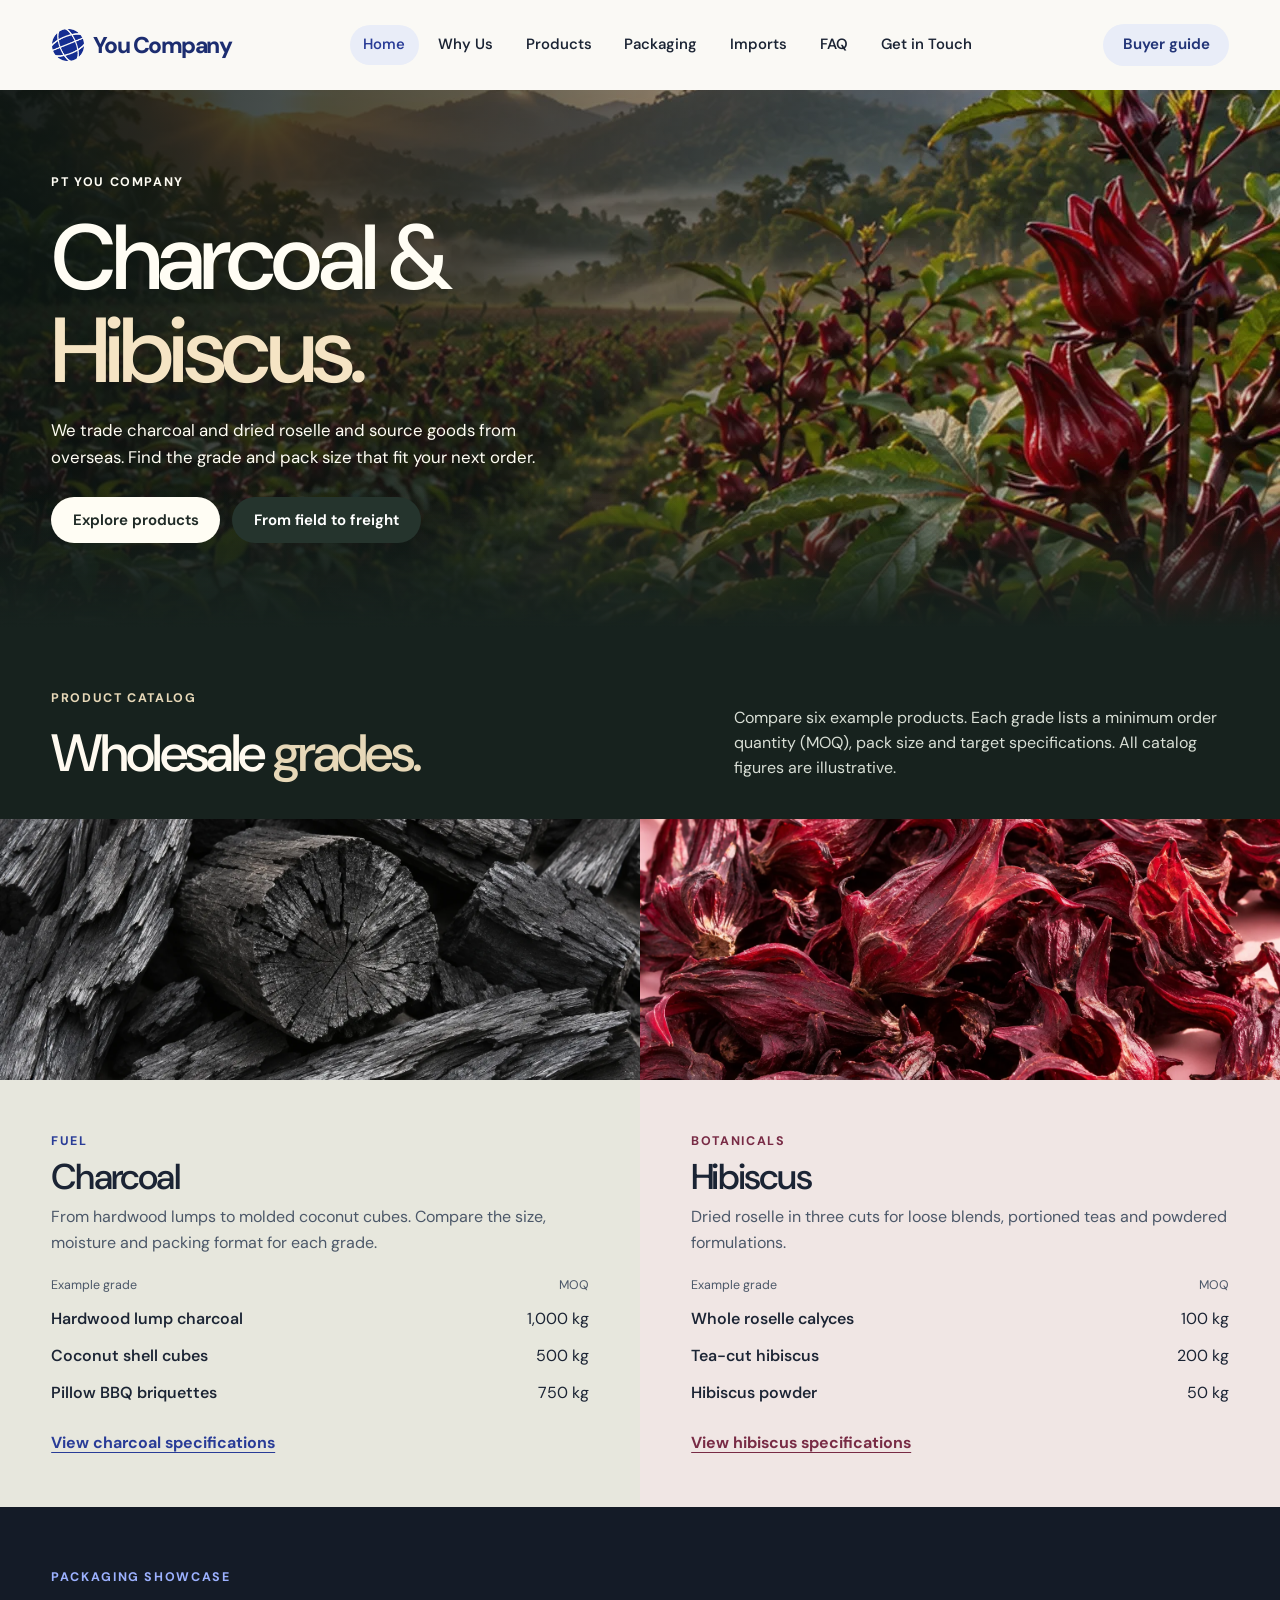
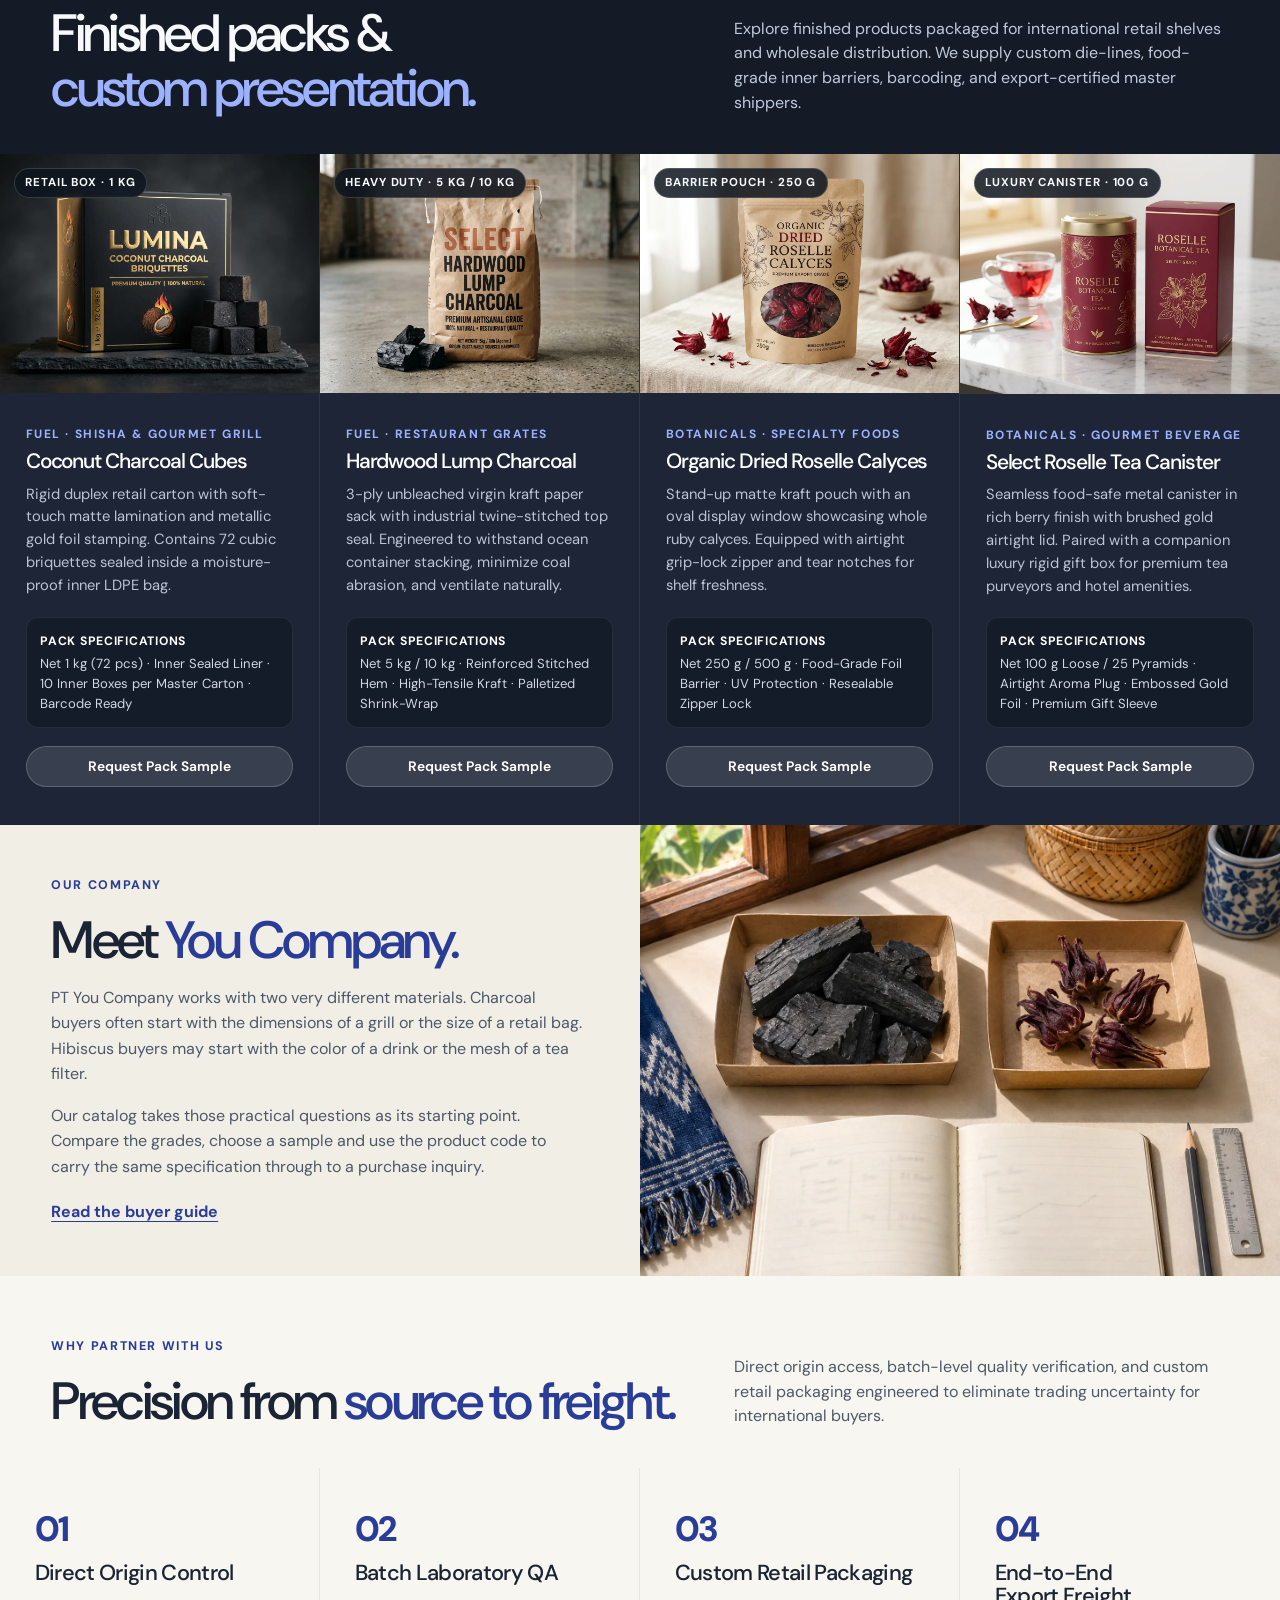
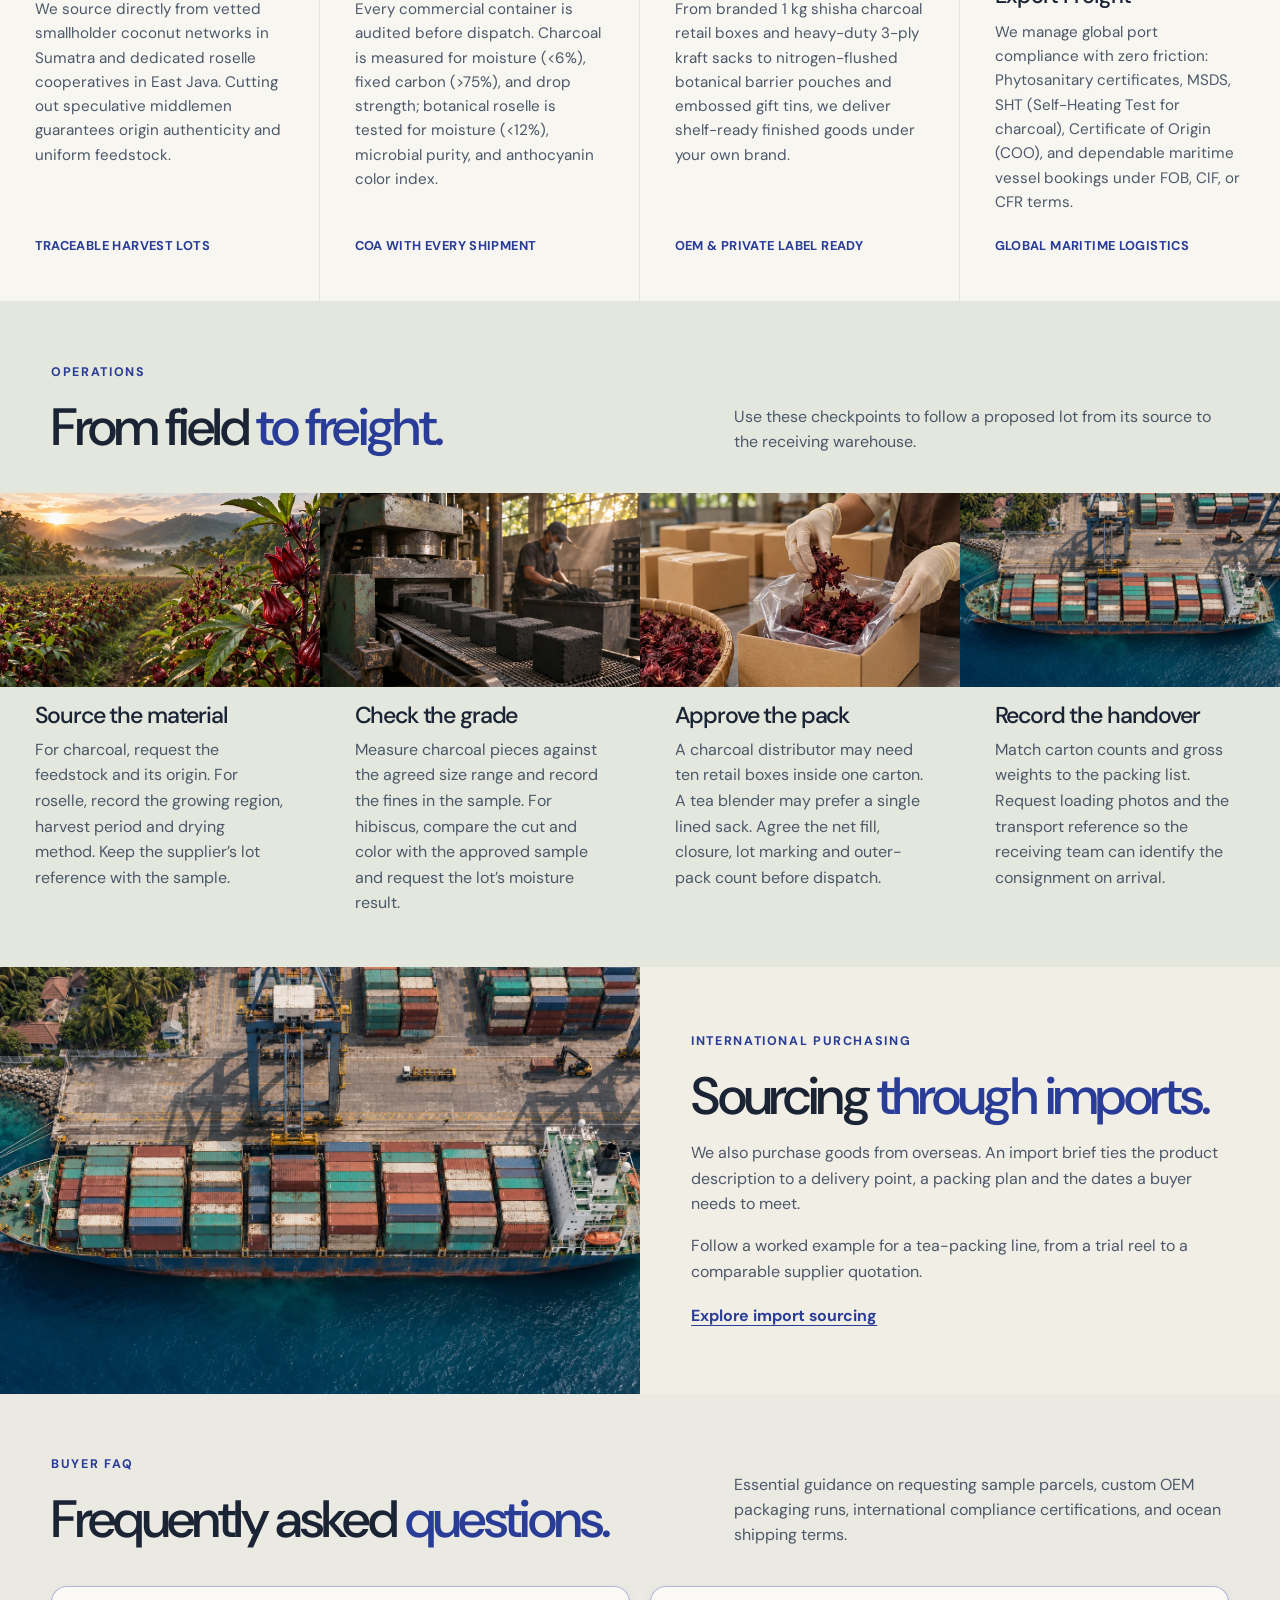
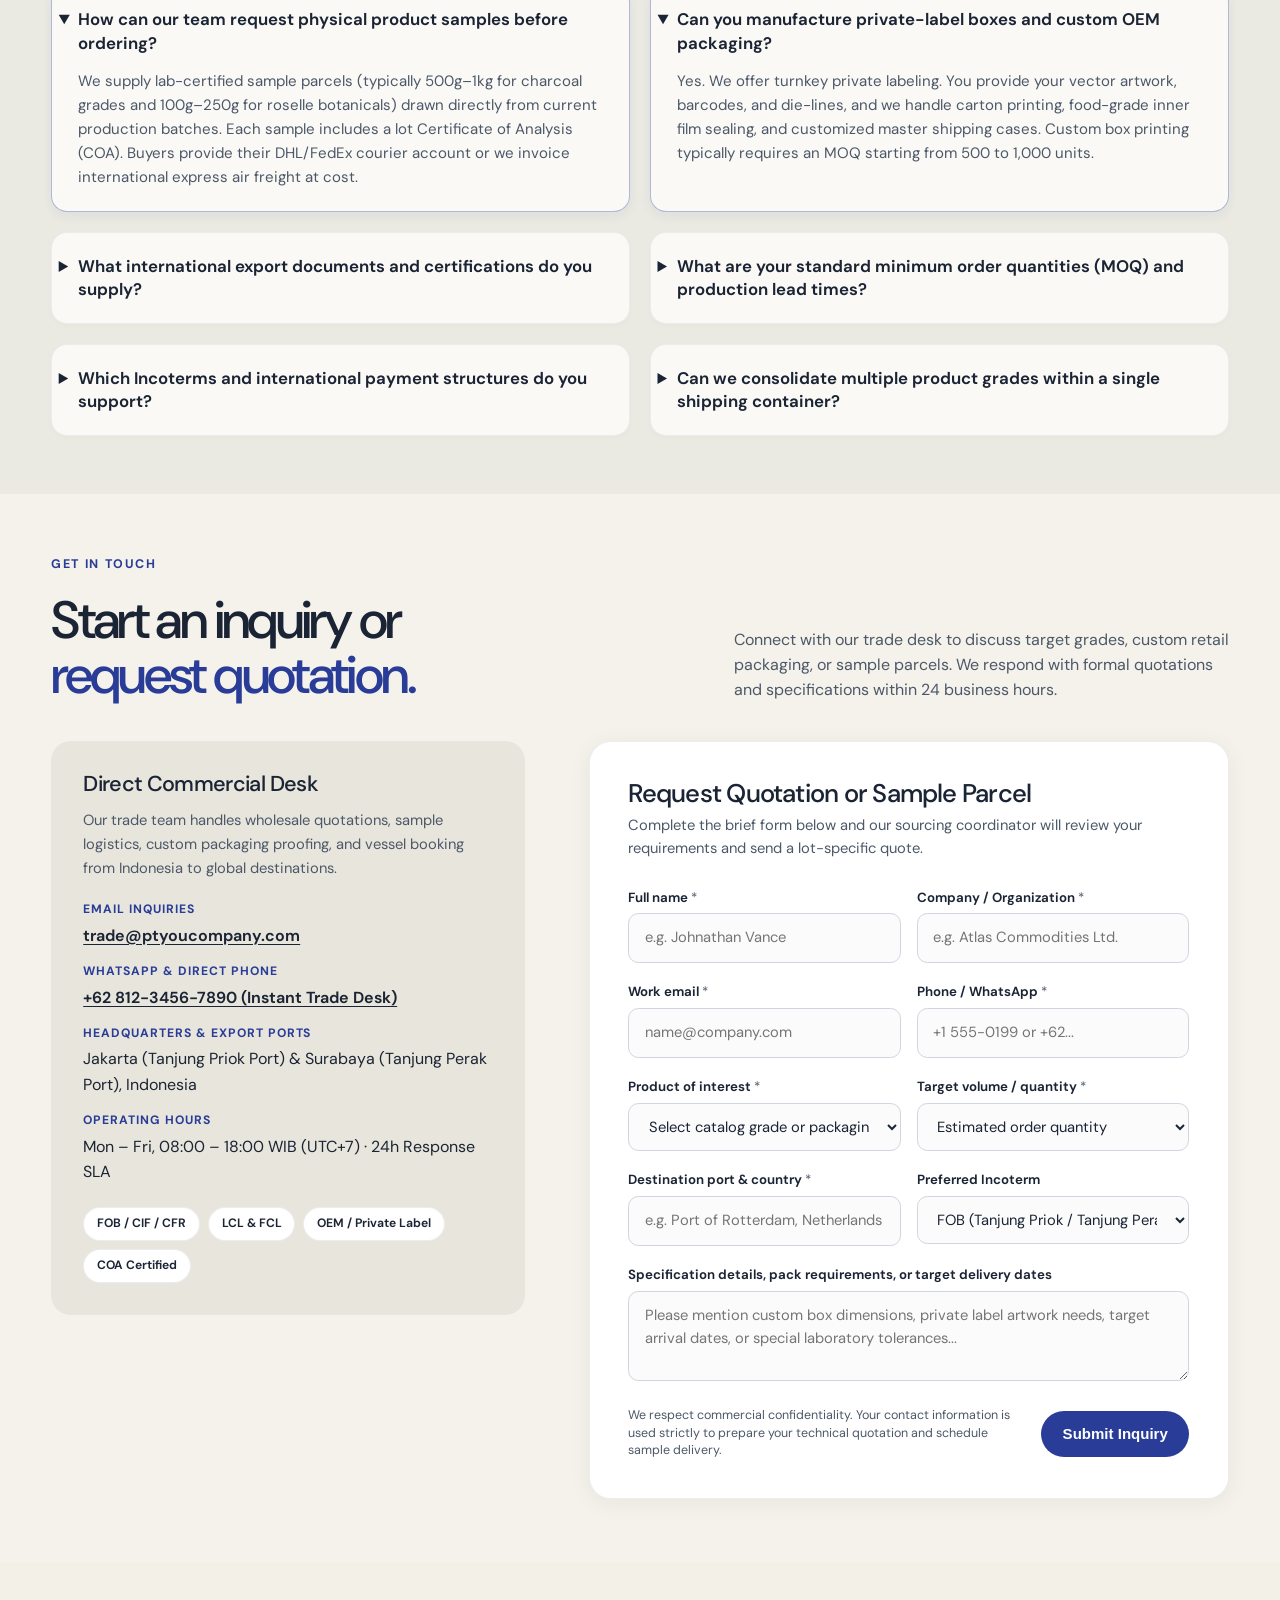
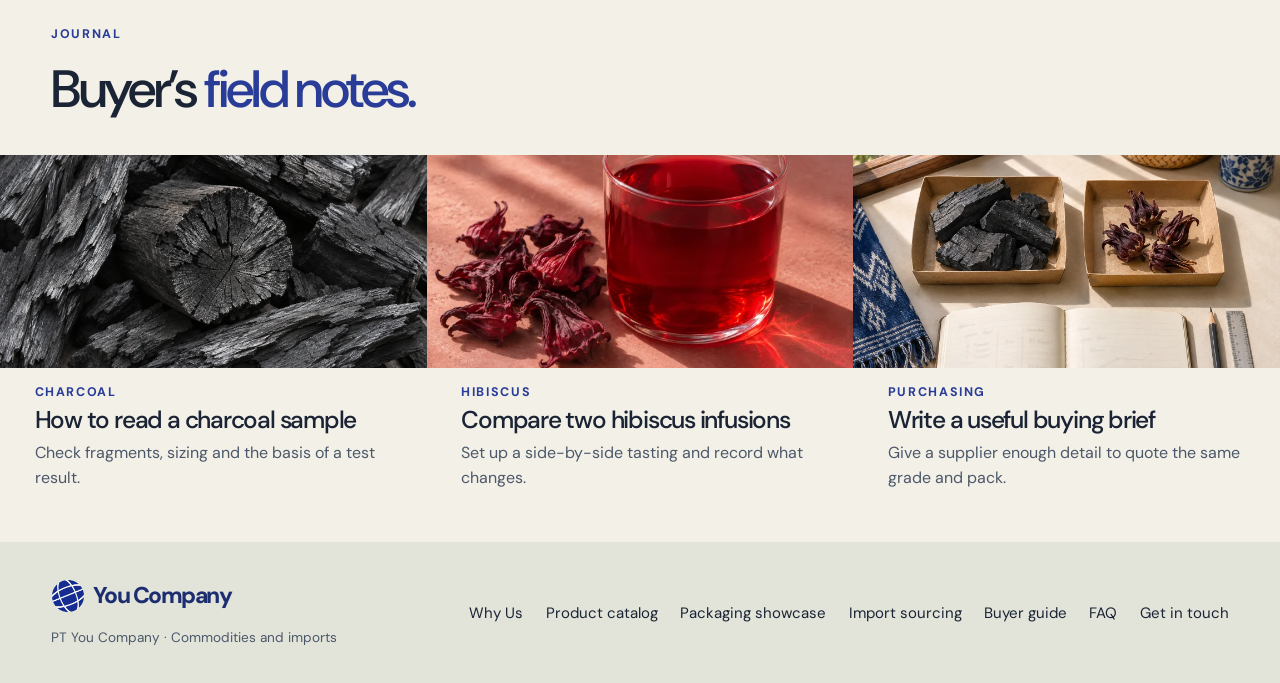
==== index.html @ 5f0b299f "initiate repo" ====
<!doctype html>
<html lang="en">
<head>
  <meta charset="utf-8">
  <meta name="viewport" content="width=device-width, initial-scale=1">
  <meta name="theme-color" content="#faf9f5">
  <meta name="description" content="Company profile, six illustrative wholesale charcoal and hibiscus grades, import sourcing and purchasing guidance.">
  <title>Charcoal, hibiscus and import sourcing | PT You Company</title>
  <link rel="icon" href="assets/ikon.png" type="image/png">
  <link rel="stylesheet" href="styles.css">
</head>
<body class="home">
  <a class="skip" href="#utama">Skip to content</a>
  <header class="site-header"><div class="wrap masthead">
    <a class="wordmark" href="index.html" aria-label="You Company home"><img src="assets/ikon.png" width="40" height="40" alt=""><span>You Company</span></a>
    <nav class="primary-nav" aria-label="Main navigation">
      <a href="index.html" aria-current="page">Home</a>
      <a href="#why-us">Why Us</a>
      <a href="#produk">Products</a>
      <a href="#kemasan">Packaging</a>
      <a href="impor.html">Imports</a>
      <a href="#faq">FAQ</a>
      <a href="#kontak">Get in Touch</a>
    </nav>
    <a class="button quiet guide-link" href="mitra.html">Buyer guide</a>
  </div></header>
  <main id="utama">
    <section class="film-hero" aria-labelledby="judul">
      <video class="field-film" autoplay muted loop playsinline preload="metadata" poster="assets/field-film-poster.webp" aria-label="Illustrated supply chain film showing a roselle field, charcoal production, packing and container shipping">
        <source src="assets/field-film.mp4?v=2" type="video/mp4" media="(prefers-reduced-motion: no-preference)">
      </video>
      <div class="wrap film-inner"><div class="hero-copy"><p class="label">PT You Company</p>
        <h1 id="judul">Charcoal &amp; <em>Hibiscus.</em></h1>
        <p class="intro">We trade charcoal and dried roselle and source goods from overseas. Find the grade and pack size that fit your next order.</p>
        <div class="actions"><a class="button" href="#produk">Explore products</a><a class="button quiet" href="#operations">From field to freight</a></div>
      </div></div>
    </section>
    <section class="section" id="produk" aria-labelledby="catalog-title">
      <header class="section-heading"><div><p class="label">Product catalog</p><h2 id="catalog-title">Wholesale <em>grades.</em></h2></div>
      <p>Compare six example products. Each grade lists a minimum order quantity (MOQ), pack size and target specifications. All catalog figures are illustrative.</p></header>
      <div class="families"><article class="family charcoal">
      <a class="family-photo" href="charcoal.html" aria-label="View the charcoal catalog"><img src="assets/charcoal.webp" width="1536" height="1024" loading="lazy" alt="Close view of the grain and fractured edges of lump wood charcoal."></a>
      <div class="family-copy"><p class="label">Fuel</p><h3><a href="charcoal.html">Charcoal</a></h3><p>From hardwood lumps to molded coconut cubes. Compare the size, moisture and packing format for each grade.</p>
        <p class="list-key">Example grade <span>MOQ</span></p><ul class="grade-list"><li><a href="charcoal.html#ch01">Hardwood lump charcoal</a><span>1,000 kg</span></li>
    <li><a href="charcoal.html#ch02">Coconut shell cubes</a><span>500 kg</span></li>
    <li><a href="charcoal.html#ch03">Pillow BBQ briquettes</a><span>750 kg</span></li></ul>
        <a class="inline-link" href="charcoal.html">View charcoal specifications</a>
      </div>
    </article><article class="family hibiscus">
      <a class="family-photo" href="hibiscus.html" aria-label="View the hibiscus catalog"><img src="assets/hibiscus.webp" width="1536" height="1024" loading="lazy" alt="Deep red dried roselle calyces with curled tips and visible veins."></a>
      <div class="family-copy"><p class="label">Botanicals</p><h3><a href="hibiscus.html">Hibiscus</a></h3><p>Dried roselle in three cuts for loose blends, portioned teas and powdered formulations.</p>
        <p class="list-key">Example grade <span>MOQ</span></p><ul class="grade-list"><li><a href="hibiscus.html#hb01">Whole roselle calyces</a><span>100 kg</span></li>
    <li><a href="hibiscus.html#hb02">Tea-cut hibiscus</a><span>200 kg</span></li>
    <li><a href="hibiscus.html#hb03">Hibiscus powder</a><span>50 kg</span></li></ul>
        <a class="inline-link" href="hibiscus.html">View hibiscus specifications</a>
      </div>
    </article></div>
    </section>
    <section class="section" id="kemasan" aria-labelledby="packaging-title">
      <header class="section-heading">
        <div>
          <p class="label">Packaging showcase</p>
          <h2 id="packaging-title">Finished packs &amp; <em>custom presentation.</em></h2>
        </div>
        <p>Explore finished products packaged for international retail shelves and wholesale distribution. We supply custom die-lines, food-grade inner barriers, barcoding, and export-certified master shippers.</p>
      </header>
      <div class="packaging-grid">
        <article class="pack-card">
          <div class="pack-photo">
            <span class="pack-badge">Retail Box · 1 kg</span>
            <img src="assets/pack-coconut-cubes.webp" width="1200" height="896" loading="lazy" alt="Premium 1kg matte black and gold retail box for coconut charcoal cubes with stacked cubes on a slate pedestal">
          </div>
          <div class="pack-copy">
            <p class="label">Fuel · Shisha &amp; Gourmet Grill</p>
            <h3>Coconut Charcoal Cubes</h3>
            <p>Rigid duplex retail carton with soft-touch matte lamination and metallic gold foil stamping. Contains 72 cubic briquettes sealed inside a moisture-proof inner LDPE bag.</p>
            <div class="pack-specs">
              <strong>Pack Specifications</strong>
              Net 1 kg (72 pcs) · Inner Sealed Liner · 10 Inner Boxes per Master Carton · Barcode Ready
            </div>
            <div class="pack-action">
              <a class="button" href="#kontak" onclick="document.getElementById('inquiry-product').value='CH02 - Coconut Charcoal Cubes (1kg Retail)'">Request Pack Sample</a>
            </div>
          </div>
        </article>
        <article class="pack-card">
          <div class="pack-photo">
            <span class="pack-badge">Heavy Duty · 5 kg / 10 kg</span>
            <img src="assets/pack-hardwood-charcoal.webp" width="1200" height="896" loading="lazy" alt="Heavy-duty 5kg natural kraft paper sack with stitched twine seal for restaurant-grade hardwood lump charcoal">
          </div>
          <div class="pack-copy">
            <p class="label">Fuel · Restaurant Grates</p>
            <h3>Hardwood Lump Charcoal</h3>
            <p>3-ply unbleached virgin kraft paper sack with industrial twine-stitched top seal. Engineered to withstand ocean container stacking, minimize coal abrasion, and ventilate naturally.</p>
            <div class="pack-specs">
              <strong>Pack Specifications</strong>
              Net 5 kg / 10 kg · Reinforced Stitched Hem · High-Tensile Kraft · Palletized Shrink-Wrap
            </div>
            <div class="pack-action">
              <a class="button" href="#kontak" onclick="document.getElementById('inquiry-product').value='CH01 - Hardwood Lump Charcoal'">Request Pack Sample</a>
            </div>
          </div>
        </article>
        <article class="pack-card">
          <div class="pack-photo">
            <span class="pack-badge">Barrier Pouch · 250 g</span>
            <img src="assets/pack-hibiscus-pouch.webp" width="1200" height="896" loading="lazy" alt="Matte kraft stand-up zipper pouch with clear display window showing ruby-red dried roselle calyces">
          </div>
          <div class="pack-copy">
            <p class="label">Botanicals · Specialty Foods</p>
            <h3>Organic Dried Roselle Calyces</h3>
            <p>Stand-up matte kraft pouch with an oval display window showcasing whole ruby calyces. Equipped with airtight grip-lock zipper and tear notches for shelf freshness.</p>
            <div class="pack-specs">
              <strong>Pack Specifications</strong>
              Net 250 g / 500 g · Food-Grade Foil Barrier · UV Protection · Resealable Zipper Lock
            </div>
            <div class="pack-action">
              <a class="button" href="#kontak" onclick="document.getElementById('inquiry-product').value='HB01 - Whole Roselle Calyces'">Request Pack Sample</a>
            </div>
          </div>
        </article>
        <article class="pack-card">
          <div class="pack-photo">
            <span class="pack-badge">Luxury Canister · 100 g</span>
            <img src="assets/pack-hibiscus-tin.webp" width="1200" height="896" loading="lazy" alt="Luxury deep-berry red cylindrical tea canister with brushed gold lid and embossed gold botanical emblem beside a matching gift box">
          </div>
          <div class="pack-copy">
            <p class="label">Botanicals · Gourmet Beverage</p>
            <h3>Select Roselle Tea Canister</h3>
            <p>Seamless food-safe metal canister in rich berry finish with brushed gold airtight lid. Paired with a companion luxury rigid gift box for premium tea purveyors and hotel amenities.</p>
            <div class="pack-specs">
              <strong>Pack Specifications</strong>
              Net 100 g Loose / 25 Pyramids · Airtight Aroma Plug · Embossed Gold Foil · Premium Gift Sleeve
            </div>
            <div class="pack-action">
              <a class="button" href="#kontak" onclick="document.getElementById('inquiry-product').value='HB02 - Tea-Cut Hibiscus'">Request Pack Sample</a>
            </div>
          </div>
        </article>
      </div>
    </section>
    <section class="section" id="perusahaan" aria-labelledby="company-title">
      <div class="feature company"><div class="feature-copy"><p class="label">Our company</p><h2 id="company-title">Meet <em>You Company.</em></h2>
        <p>PT You Company works with two very different materials. Charcoal buyers often start with the dimensions of a grill or the size of a retail bag. Hibiscus buyers may start with the color of a drink or the mesh of a tea filter.</p>
        <p>Our catalog takes those practical questions as its starting point. Compare the grades, choose a sample and use the product code to carry the same specification through to a purchase inquiry.</p><a class="inline-link" href="mitra.html">Read the buyer guide</a>
      </div><img src="assets/sampel.webp" width="1536" height="1024" loading="lazy" alt="Trays of charcoal and hibiscus beside a ruler and a sample notebook."></div>
    </section>
    <section class="section" id="why-us" aria-labelledby="why-title">
      <header class="section-heading">
        <div>
          <p class="label">Why partner with us</p>
          <h2 id="why-title">Precision from <em>source to freight.</em></h2>
        </div>
        <p>Direct origin access, batch-level quality verification, and custom retail packaging engineered to eliminate trading uncertainty for international buyers.</p>
      </header>
      <div class="why-grid">
        <article class="why-card">
          <div class="why-num">01</div>
          <h3>Direct Origin Control</h3>
          <p>We source directly from vetted smallholder coconut networks in Sumatra and dedicated roselle cooperatives in East Java. Cutting out speculative middlemen guarantees origin authenticity and uniform feedstock.</p>
          <div class="why-spec-pill">Traceable harvest lots</div>
        </article>
        <article class="why-card">
          <div class="why-num">02</div>
          <h3>Batch Laboratory QA</h3>
          <p>Every commercial container is audited before dispatch. Charcoal is measured for moisture (&lt;6%), fixed carbon (&gt;75%), and drop strength; botanical roselle is tested for moisture (&lt;12%), microbial purity, and anthocyanin color index.</p>
          <div class="why-spec-pill">COA with every shipment</div>
        </article>
        <article class="why-card">
          <div class="why-num">03</div>
          <h3>Custom Retail Packaging</h3>
          <p>From branded 1 kg shisha charcoal retail boxes and heavy-duty 3-ply kraft sacks to nitrogen-flushed botanical barrier pouches and embossed gift tins, we deliver shelf-ready finished goods under your own brand.</p>
          <div class="why-spec-pill">OEM &amp; private label ready</div>
        </article>
        <article class="why-card">
          <div class="why-num">04</div>
          <h3>End-to-End Export Freight</h3>
          <p>We manage global port compliance with zero friction: Phytosanitary certificates, MSDS, SHT (Self-Heating Test for charcoal), Certificate of Origin (COO), and dependable maritime vessel bookings under FOB, CIF, or CFR terms.</p>
          <div class="why-spec-pill">Global maritime logistics</div>
        </article>
      </div>
    </section>
    <section class="section" id="operations" aria-labelledby="operations-title">
      <header class="section-heading"><div><p class="label">Operations</p><h2 id="operations-title">From field <em>to freight.</em></h2></div>
        <p>Use these checkpoints to follow a proposed lot from its source to the receiving warehouse.</p></header>
      <div class="operation-grid">
        <article><img src="assets/field-film-poster.webp" width="1280" height="720" alt="Illustration of roselle growing in a cultivated field." loading="lazy"><h3>Source the material</h3><p>For charcoal, request the feedstock and its origin. For roselle, record the growing region, harvest period and drying method. Keep the supplier’s lot reference with the sample.</p></article>
        <article><img src="assets/production.webp" width="1280" height="720" alt="Illustrated charcoal briquettes leaving a production line." loading="lazy"><h3>Check the grade</h3><p>Measure charcoal pieces against the agreed size range and record the fines in the sample. For hibiscus, compare the cut and color with the approved sample and request the lot’s moisture result.</p></article>
        <article><img src="assets/packing.webp" width="1280" height="720" alt="Illustration of dried roselle being packed in a lined carton." loading="lazy"><h3>Approve the pack</h3><p>A charcoal distributor may need ten retail boxes inside one carton. A tea blender may prefer a single lined sack. Agree the net fill, closure, lot marking and outer-pack count before dispatch.</p></article>
        <article><img src="assets/pelabuhan.webp" width="1672" height="941" alt="A container ship at a cargo terminal." loading="lazy"><h3>Record the handover</h3><p>Match carton counts and gross weights to the packing list. Request loading photos and the transport reference so the receiving team can identify the consignment on arrival.</p></article>
      </div>
    </section>
    <section class="section" aria-labelledby="import-title">
      <div class="feature import-feature"><img src="assets/pelabuhan.webp" width="1672" height="941" loading="lazy" alt="Container ship alongside a terminal, seen from above."><div class="feature-copy"><p class="label">International purchasing</p><h2 id="import-title">Sourcing <em>through imports.</em></h2>
        <p>We also purchase goods from overseas. An import brief ties the product description to a delivery point, a packing plan and the dates a buyer needs to meet.</p><p>Follow a worked example for a tea-packing line, from a trial reel to a comparable supplier quotation.</p><a class="inline-link" href="impor.html">Explore import sourcing</a></div></div>
    </section>
    <section class="section" id="faq" aria-labelledby="faq-title">
      <header class="section-heading">
        <div>
          <p class="label">Buyer FAQ</p>
          <h2 id="faq-title">Frequently asked <em>questions.</em></h2>
        </div>
        <p>Essential guidance on requesting sample parcels, custom OEM packaging runs, international compliance certifications, and ocean shipping terms.</p>
      </header>
      <div class="faq-grid">
        <details class="faq-item" open>
          <summary>How can our team request physical product samples before ordering?</summary>
          <p>We supply lab-certified sample parcels (typically 500g–1kg for charcoal grades and 100g–250g for roselle botanicals) drawn directly from current production batches. Each sample includes a lot Certificate of Analysis (COA). Buyers provide their DHL/FedEx courier account or we invoice international express air freight at cost.</p>
        </details>
        <details class="faq-item" open>
          <summary>Can you manufacture private-label boxes and custom OEM packaging?</summary>
          <p>Yes. We offer turnkey private labeling. You provide your vector artwork, barcodes, and die-lines, and we handle carton printing, food-grade inner film sealing, and customized master shipping cases. Custom box printing typically requires an MOQ starting from 500 to 1,000 units.</p>
        </details>
        <details class="faq-item">
          <summary>What international export documents and certifications do you supply?</summary>
          <p>Every export shipment includes a Certificate of Analysis (COA), Commercial Invoice, Detailed Packing List, and Bill of Lading (B/L). For charcoal, we issue material safety data sheets (MSDS) and self-heating test reports (SHT). For hibiscus, we supply official Phytosanitary Certificates and Certificate of Origin (COO Form D / Form E / Form AK / Form A).</p>
        </details>
        <details class="faq-item">
          <summary>What are your standard minimum order quantities (MOQ) and production lead times?</summary>
          <p>Trial commercial orders begin at 500 kg to 1,000 kg for palletized LCL shipments, while full container load (FCL) orders range between 18–26 metric tons depending on the product bulk density. Standard preparation and packing time is 14 to 21 business days upon contract confirmation and deposit.</p>
        </details>
        <details class="faq-item">
          <summary>Which Incoterms and international payment structures do you support?</summary>
          <p>We routinely export under Incoterms 2020: FOB (Tanjung Priok, Jakarta or Tanjung Perak, Surabaya), CIF, CFR, or EXW. Standard payment terms are Telegraphic Transfer (T/T with 30–50% advance deposit and balance against Bill of Lading copy) or Confirmed Irrevocable Letter of Credit (L/C at sight) for container volumes.</p>
        </details>
        <details class="faq-item">
          <summary>Can we consolidate multiple product grades within a single shipping container?</summary>
          <p>Yes. Multi-grade consolidation is supported (e.g. combining coconut shell cubes with hardwood lump, or combining whole roselle calyces with tea-cut cuts). We arrange dedicated pallet zoning and container weight distribution plans to ensure transit stability and seamless customs clearance.</p>
        </details>
      </div>
    </section>
    <section class="section" id="kontak" aria-labelledby="contact-title">
      <header class="section-heading">
        <div>
          <p class="label">Get in touch</p>
          <h2 id="contact-title">Start an inquiry or <em>request quotation.</em></h2>
        </div>
        <p>Connect with our trade desk to discuss target grades, custom retail packaging, or sample parcels. We respond with formal quotations and specifications within 24 business hours.</p>
      </header>
      <div class="contact-wrap">
        <aside class="contact-sidebar">
          <div class="contact-info-block">
            <h3>Direct Commercial Desk</h3>
            <p>Our trade team handles wholesale quotations, sample logistics, custom packaging proofing, and vessel booking from Indonesia to global destinations.</p>
            <ul class="contact-links">
              <li>
                <span class="contact-label">Email Inquiries</span>
                <a href="mailto:trade@ptyoucompany.com">trade@ptyoucompany.com</a>
              </li>
              <li>
                <span class="contact-label">WhatsApp &amp; Direct Phone</span>
                <a href="https://wa.me/6281234567890" target="_blank" rel="noopener">+62 812-3456-7890 (Instant Trade Desk)</a>
              </li>
              <li>
                <span class="contact-label">Headquarters &amp; Export Ports</span>
                <span>Jakarta (Tanjung Priok Port) &amp; Surabaya (Tanjung Perak Port), Indonesia</span>
              </li>
              <li>
                <span class="contact-label">Operating Hours</span>
                <span>Mon – Fri, 08:00 – 18:00 WIB (UTC+7) · 24h Response SLA</span>
              </li>
            </ul>
            <div class="contact-badge-list">
              <span>FOB / CIF / CFR</span>
              <span>LCL &amp; FCL</span>
              <span>OEM / Private Label</span>
              <span>COA Certified</span>
            </div>
          </div>
        </aside>
        <div class="contact-form-panel">
          <h3>Request Quotation or Sample Parcel</h3>
          <p>Complete the brief form below and our sourcing coordinator will review your requirements and send a lot-specific quote.</p>
          <form class="inquiry-form" id="trade-inquiry-form" onsubmit="event.preventDefault(); document.getElementById('form-feedback').style.display='block';">
            <div class="form-row">
              <div class="form-group">
                <label for="buyer-name">Full name <span>*</span></label>
                <input class="form-control" type="text" id="buyer-name" required placeholder="e.g. Johnathan Vance">
              </div>
              <div class="form-group">
                <label for="buyer-company">Company / Organization <span>*</span></label>
                <input class="form-control" type="text" id="buyer-company" required placeholder="e.g. Atlas Commodities Ltd.">
              </div>
            </div>
            <div class="form-row">
              <div class="form-group">
                <label for="buyer-email">Work email <span>*</span></label>
                <input class="form-control" type="email" id="buyer-email" required placeholder="name@company.com">
              </div>
              <div class="form-group">
                <label for="buyer-phone">Phone / WhatsApp <span>*</span></label>
                <input class="form-control" type="tel" id="buyer-phone" required placeholder="+1 555-0199 or +62...">
              </div>
            </div>
            <div class="form-row">
              <div class="form-group">
                <label for="inquiry-product">Product of interest <span>*</span></label>
                <select class="form-control" id="inquiry-product" required>
                  <option value="" disabled selected>Select catalog grade or packaging format</option>
                  <option value="CH01 - Hardwood Lump Charcoal">CH01 · Hardwood Lump Charcoal (Bulk / Sacks)</option>
                  <option value="CH02 - Coconut Charcoal Cubes (1kg Retail)">CH02 · Coconut Charcoal Cubes (1kg Retail Box)</option>
                  <option value="CH03 - Pillow BBQ Briquettes">CH03 · Pillow BBQ Briquettes</option>
                  <option value="HB01 - Whole Roselle Calyces">HB01 · Whole Roselle Calyces (Stand-up Pouch)</option>
                  <option value="HB02 - Tea-Cut Hibiscus">HB02 · Tea-Cut Hibiscus (Sacks / Canister)</option>
                  <option value="HB03 - Hibiscus Powder">HB03 · Hibiscus Botanical Powder</option>
                  <option value="Custom OEM Packaging">Custom OEM / Private Label Packaging</option>
                  <option value="Import Sourcing Inquiry">Import Sourcing &amp; Procurement</option>
                </select>
              </div>
              <div class="form-group">
                <label for="target-volume">Target volume / quantity <span>*</span></label>
                <select class="form-control" id="target-volume" required>
                  <option value="" disabled selected>Estimated order quantity</option>
                  <option value="Sample Parcel (Evaluation)">Sample Parcel (1–2 kg Evaluation)</option>
                  <option value="Trial Order (500kg - 2 Tons)">Trial Order (500 kg – 2 MT)</option>
                  <option value="1x 20ft FCL (18-20 MT)">1x 20ft FCL Container (18–20 MT)</option>
                  <option value="1x 40ft HC FCL (25-27 MT)">1x 40ft HC FCL Container (25–27 MT)</option>
                  <option value="Recurring Monthly Supply">Recurring Monthly Supply Contract</option>
                </select>
              </div>
            </div>
            <div class="form-row">
              <div class="form-group">
                <label for="destination-port">Destination port &amp; country <span>*</span></label>
                <input class="form-control" type="text" id="destination-port" required placeholder="e.g. Port of Rotterdam, Netherlands">
              </div>
              <div class="form-group">
                <label for="target-incoterm">Preferred Incoterm</label>
                <select class="form-control" id="target-incoterm">
                  <option value="FOB - Free on Board">FOB (Tanjung Priok / Tanjung Perak)</option>
                  <option value="CIF - Cost, Insurance, Freight">CIF (Delivered to Destination Port)</option>
                  <option value="CFR - Cost and Freight">CFR</option>
                  <option value="EXW - Ex Works">EXW (Origin Warehouse)</option>
                </select>
              </div>
            </div>
            <div class="form-group">
              <label for="order-notes">Specification details, pack requirements, or target delivery dates</label>
              <textarea class="form-control" id="order-notes" placeholder="Please mention custom box dimensions, private label artwork needs, target arrival dates, or special laboratory tolerances..."></textarea>
            </div>
            <div class="form-footer">
              <p class="form-disclaimer">We respect commercial confidentiality. Your contact information is used strictly to prepare your technical quotation and schedule sample delivery.</p>
              <button class="button form-submit-btn" type="submit">Submit Inquiry</button>
            </div>
            <div class="form-success-banner" id="form-feedback">
              ✓ Inquiry submitted successfully. Our trade coordinator has received your brief and will respond within 24 business hours with specifications and a formal quotation.
            </div>
          </form>
        </div>
      </div>
    </section>
    <section class="section" id="jurnal" aria-labelledby="journal-title">
      <header class="section-heading"><div><p class="label">Journal</p><h2 id="journal-title">Buyer’s <em>field notes.</em></h2></div></header>
      <div class="journal-grid"><article><a class="journal-card" href="charcoal.html#sampel"><img src="assets/charcoal.webp" width="1536" height="1024" loading="lazy" alt=""><p class="label">Charcoal</p><h3>How to read a charcoal sample</h3><p>Check fragments, sizing and the basis of a test result.</p></a></article><article><a class="journal-card" href="hibiscus.html#seduhan"><img src="assets/seduhan.webp" width="700" height="467" loading="lazy" alt=""><p class="label">Hibiscus</p><h3>Compare two hibiscus infusions</h3><p>Set up a side-by-side tasting and record what changes.</p></a></article><article><a class="journal-card" href="mitra.html#permintaan"><img src="assets/sampel.webp" width="1536" height="1024" loading="lazy" alt=""><p class="label">Purchasing</p><h3>Write a useful buying brief</h3><p>Give a supplier enough detail to quote the same grade and pack.</p></a></article></div>
    </section>
  </main>
  <footer><div class="wrap footer-inner">
    <div><a class="wordmark" href="index.html" aria-label="You Company home"><img src="assets/ikon.png" width="40" height="40" alt=""><span>You Company</span></a><p>PT You Company · Commodities and imports</p></div>
    <nav aria-label="Footer navigation">
      <a href="index.html#why-us">Why Us</a>
      <a href="index.html#produk">Product catalog</a>
      <a href="index.html#kemasan">Packaging showcase</a>
      <a href="impor.html">Import sourcing</a>
      <a href="mitra.html">Buyer guide</a>
      <a href="index.html#faq">FAQ</a>
      <a href="index.html#kontak">Get in touch</a>
    </nav>
  </div></footer>
</body>
</html>
---- styles.css ----
@font-face {
  font-family: "DM Sans";
  src: url("assets/dm-sans.ttf") format("truetype");
  font-weight: 100 1000;
  font-style: normal;
  font-display: swap;
}
:root {
  --paper: #faf9f5;
  --ink: #1b2434;
  --muted: #4c5869;
  --blue: #293c97;
  --mist: #e9edf8;
  --card: #f1f1ec;
  --berry: #782b45;
  --rose: #f6eaf0;
  --font-base: "DM Sans", -apple-system, BlinkMacSystemFont, "Segoe UI", Roboto, sans-serif;
  font: 100%/1.6 var(--font-base);
  color: var(--ink);
  background: var(--paper);
  scroll-behavior: smooth;
}
*, *::before, *::after { box-sizing: border-box; }
body, h1, h2, h3, h4, figure, p, ul, dl, dd, blockquote { margin: 0; }
em, i, cite { font-style: normal; font-family: inherit; }
img { display: block; width: 100%; height: auto; }
a { color: inherit; text-decoration: none; }
a:focus-visible, summary:focus-visible { outline: 3px solid #b74819; outline-offset: 4px; }
::selection { background: #d9dff6; color: #152667; }
.wrap { width: min(90%, 80rem); margin-inline: auto; }
[id] { scroll-margin-top: 1.5rem; }
.skip { position: absolute; top: -8rem; left: 1rem; z-index: 2; padding: .6rem 1rem; border-radius: .5rem; background: white; }
.skip:focus { top: .5rem; }
.masthead, .footer-inner, .primary-nav, footer nav, .actions, .end-action { display: flex; align-items: center; }
.masthead { justify-content: space-between; min-height: 5.6rem; gap: 1.3rem; }
.wordmark { display: inline-flex; align-items: center; gap: .5rem; color: #1c2d70; font-size: 1.43rem; font-weight: 790; letter-spacing: -.065em; white-space: nowrap; }
.wordmark img { width: 2.1rem; height: 2.1rem; }
.primary-nav { flex-wrap: wrap; gap: .35rem; }
.primary-nav a { padding: .5rem .85rem; font-size: .93rem; font-weight: 560; border-radius: 1.4rem; }
.primary-nav a[aria-current], .primary-nav a.current-section { color: var(--blue); background: var(--mist); }
.primary-nav a:hover, footer nav a:hover { color: var(--blue); text-decoration: underline; text-underline-offset: .2em; }
.button { display: inline-flex; align-items: center; justify-content: center; background: var(--blue); color: white; border-radius: 2rem; padding: .76rem 1.35rem; min-height: 46px; text-align: center; font-weight: 650; font-size: .94rem; line-height: 1.4; }
.button:hover { background: #1a286e; }
.button.quiet { background: var(--mist); color: #233578; }
.button.quiet:hover { background: #d9dff2; }
.button.guide-link { min-height: 42px; padding: .65rem 1.2rem; }
.label { color: var(--blue); font-size: .78rem; font-weight: 720; letter-spacing: .13em; text-transform: uppercase; line-height: 1.5; }
h1, h2, h3, h4 { text-wrap: balance; }
h1, h2, h3 { line-height: 1.05; font-weight: 530; letter-spacing: -.05em; }
h1 { font-size: clamp(4.2rem, 7.2vw, 7rem); }
h2 { font-size: clamp(2.5rem, 4.1vw, 4.1rem); }
h3 { font-size: clamp(1.6rem, 2.35vw, 2.3rem); }
h1 em, h2 em { font-family: inherit; font-style: normal; font-weight: inherit; color: var(--blue); }
.hero { display: grid; grid-template-columns: .9fr 1.1fr; align-items: center; gap: clamp(2.2rem, 5vw, 5.5rem); }
.hero-copy .label, .feature .label, .section-heading .label { margin-bottom: 1.15rem; }
.intro { color: var(--muted); max-width: 44ch; font-size: clamp(1.05rem, 1.25vw, 1.22rem); line-height: 1.6; margin-top: 1.35rem; }
.actions, .end-action { gap: .75rem; flex-wrap: wrap; margin-top: 1.65rem; }
.cover { position: relative; min-width: 0; }
.cover img { aspect-ratio: 1.43; object-fit: cover; border-radius: 1.5rem; }
.cover figcaption { position: absolute; bottom: .95rem; left: 1rem; border-radius: 2rem; padding: .25rem .72rem; background: var(--paper); color: #293348; font-size: .78rem; }
.section { padding-block: clamp(2.25rem, 4vw, 4rem); }
.section-heading { display: flex; align-items: end; justify-content: space-between; gap: 2rem; margin-bottom: 1.8rem; }
.section-heading > p { max-width: 45ch; line-height: 1.55; color: var(--muted); }
.families { display: grid; grid-template-columns: repeat(2, minmax(0,1fr)); gap: clamp(1.2rem, 2.5vw, 2.5rem); }
.family { background: #edf0f5; border-radius: 1.35rem; }
.family.hibiscus { background: #f5edef; }
.family-photo, .journal-card { display: block; }
.family-photo img { aspect-ratio: 2.45; object-fit: cover; border-radius: 1.35rem 1.35rem 0 0; }
.family-copy { padding: clamp(1.2rem, 2.3vw, 2.2rem); }
.family-copy .label { margin-bottom: .45rem; }
.family-copy h3 { font-size: clamp(2rem, 2.8vw, 3rem); margin-bottom: .55rem; }
.family-copy > p:not(.label, .list-key), .feature-copy > p:not(.label), .journal-card > p:last-child { color: var(--muted); }
.list-key, .grade-list li { display: flex; justify-content: space-between; gap: 1rem; align-items: baseline; }
.list-key { font-size: .78rem; color: var(--muted); margin: 1.3rem 0 .3rem; }
.grade-list { list-style: none; padding: 0; }
.grade-list li { padding-block: .35rem; }
.grade-list li a { font-weight: 570; }
.grade-list li span { white-space: nowrap; font-variant-numeric: tabular-nums; }
.inline-link, .grade-list a:hover, .family h3 a:hover, .reading a:not(.button) { color: var(--blue); text-decoration: underline; text-underline-offset: .22em; }
.inline-link { display: inline-block; margin-top: 1.2rem; font-weight: 680; }
.feature { display: grid; grid-template-columns: 1fr 1fr; align-items: center; gap: clamp(2rem, 5vw, 5.5rem); }
.feature img { aspect-ratio: 1.5; object-fit: cover; border-radius: 1.25rem; }
.feature-copy > p:not(.label) { margin-top: 1rem; max-width: 60ch; }
.journal-grid { display: grid; grid-template-columns: repeat(3, minmax(0, 1fr)); gap: 1.65rem; }
.journal-card img { aspect-ratio: 2; object-fit: cover; border-radius: .9rem; margin-bottom: .9rem; }
.journal-card h3 { font-size: clamp(1.4rem, 1.9vw, 1.9rem); margin: .4rem 0; }
.journal-card:hover h3 { color: var(--blue); }
footer { margin-block: 4rem 1.5rem; }
.footer-inner { background: #e9ebef; border-radius: 1.2rem; padding: 1.65rem 2rem; justify-content: space-between; gap: 1.25rem; }
footer p { color: var(--muted); font-size: .85rem; margin-top: .4rem; }
footer nav { gap: 1.4rem; flex-wrap: wrap; font-size: .94rem; }
.crumbs { display: flex; gap: .6rem; flex-wrap: wrap; align-items: baseline; margin: .7rem 0 1.5rem; font-size: .88rem; color: var(--muted); }
.crumbs a:hover { text-decoration: underline; }
.detail-hero .cover img { aspect-ratio: 2; }
.detail-hero h1 { font-size: clamp(3.5rem, 6.4vw, 6.3rem); }
.hibiscus { --blue: #782b45; }
body.hibiscus .button.quiet, body.hibiscus .primary-nav .current-section { background: var(--rose); color: var(--berry); }
.catalog-section { margin-top: clamp(3rem, 5vw, 5rem); }
.grade-jumps { display: flex; align-items: center; flex-wrap: wrap; gap: .55rem; margin-bottom: 1.3rem; }
.grade-jumps a { display: inline-block; background: var(--mist); color: var(--blue); padding: .5rem .9rem; border-radius: 2rem; font-size: .9rem; font-weight: 600; }
.hibiscus .grade-jumps a { background: var(--rose); }
.grade-jumps a:hover { text-decoration: underline; }
.sheets { display: grid; grid-template-columns: repeat(3, minmax(0, 1fr)); gap: 1.1rem; }
.sheet { background: #eeeff0; border-radius: 1.25rem; padding: clamp(1.15rem, 1.9vw, 1.9rem); }
.hibiscus .sheet { background: #f3ebed; }
.sheet h3 { font-size: clamp(1.5rem, 2.05vw, 2.05rem); margin: .55rem 0 .7rem; }
.sheet header > p:last-child, .pack-note { color: var(--muted); }
.sheet h4 { font-size: 1.05rem; font-weight: 700; margin: 1.45rem 0 .4rem; }
.key-facts { display: grid; grid-template-columns: repeat(2, minmax(0,1fr)); gap: .85rem .7rem; background: var(--paper); padding: 1rem; border-radius: .85rem; margin-top: 1.1rem; }
.key-facts dt, .facts dt { font-size: .83rem; line-height: 1.45; color: var(--muted); }
.key-facts dd { font-weight: 650; line-height: 1.45; }
.sheet .facts div { padding-block: .32rem; }
.sheet .facts dd { font-weight: 550; }
.pack-note { margin-top: 1.1rem; font-size: .92rem; }
.reading-layout { display: grid; grid-template-columns: minmax(12rem,.65fr) minmax(0,1.7fr); gap: clamp(2rem, 8vw, 9rem); margin-top: clamp(3.2rem, 6vw, 6rem); }
.contents { position: sticky; top: 1.25rem; background: var(--card); border-radius: 1rem; padding: 1.2rem 1.4rem; }
.contents h2 { font-size: 1.2rem; font-weight: 650; margin-bottom: .5rem; letter-spacing: -.025em; }
.contents nav { display: grid; gap: .25rem; }
.contents a { padding: .33rem 0; color: var(--blue); }
.contents a:hover { text-decoration: underline; }
.reading { max-width: 72ch; }
.reading section + section { margin-top: clamp(2.2rem, 4vw, 3.7rem); }
.reading h2 { font-size: clamp(1.9rem, 3.1vw, 3.1rem); margin-bottom: .9rem; }
.reading p, .reading dd { color: var(--muted); }
.reading p + p, .reading .facts + p { margin-top: .9rem; }
.reading .facts { margin: 1rem 0; padding: 1rem 1.25rem; background: var(--card); border-radius: 1rem; }
.reading .facts div { display: grid; grid-template-columns: minmax(6rem, 1fr) 2.3fr; gap: 1rem; padding: .5rem 0; align-items: baseline; }
.reading .facts dt { font-weight: 650; font-size: .92rem; color: var(--ink); }
.source { font-size: .88rem; }
.editorial-photo { margin-block: 1.15rem; }
.editorial-photo img { border-radius: .9rem; aspect-ratio: 2.1; object-fit: cover; }
.editorial-photo figcaption { margin-top: .45rem; font-size: .84rem; color: var(--muted); }
blockquote { padding: 1.35rem 1.5rem; margin: 1.1rem 0; border-radius: 1rem; background: var(--mist); font-size: 1.1rem; }
.reading details { margin-bottom: .55rem; border-radius: .8rem; background: var(--card); padding: .85rem 1rem; }
.reading summary { cursor: pointer; color: var(--blue); font-weight: 640; }
.reading details p { margin-top: .6rem; }
.end-action { justify-content: center; margin-top: 2.75rem; }
.film-hero { isolation: isolate; position: relative; background: #1c2725 url("assets/field-film-poster.webp") center / cover; color: #fffdf4; }
.field-film { position: absolute; inset: 0; width: 100%; height: 100%; object-fit: cover; pointer-events: none; }
.film-hero::after { content: ""; position: absolute; inset: 0; pointer-events: none; background: linear-gradient(90deg, rgba(10,19,17,.88), rgba(13,22,19,.73) 34%, rgba(12,20,17,.2) 75%); }
.film-inner { position: relative; z-index: 1; display: grid; align-items: center; min-height: clamp(31rem, 42vw, 40rem); padding-block: 4.5rem; pointer-events: none; }
.film-inner .hero-copy { max-width: 34rem; }
.film-inner .label, .film-inner .intro { color: #fffdf4; }
.film-inner h1 em { display: block; color: #f5e4c4; font-size: 1em; line-height: .96; font-style: normal; font-family: inherit; }
.film-inner .button { pointer-events: auto; background: #fffdf4; color: #202b27; }
.film-inner .button.quiet { background: #25342d; color: white; }
.film-inner .button:hover { background: #e6d5b6; color: #18251d; }
.operation-grid { display: grid; grid-template-columns: repeat(4,minmax(0,1fr)); gap: 1.5rem; }
.operation-grid img { aspect-ratio: 1.65; object-fit: cover; border-radius: .9rem; }
.operation-grid h3 { margin: 1rem 0 .6rem; font-size: clamp(1.4rem,1.8vw,1.85rem); }
.operation-grid p { color: var(--muted); }
@media (max-width: 960px) { .operation-grid { grid-template-columns: repeat(2,minmax(0,1fr)); } }
@media (max-width: 600px) {
  .operation-grid { grid-template-columns: 1fr; }
  .film-inner { min-height: 32rem; padding-block: 3rem 4rem; }
  .film-hero::after { background: linear-gradient(90deg, rgba(10,19,17,.84), rgba(10,19,17,.64)); }
}
@media (prefers-reduced-motion: reduce) { .field-film { display: none; } }
@media (max-width: 960px) {
  .sheets { grid-template-columns: 1fr; }
  .sheet { display: grid; grid-template-columns: 1fr 1fr; gap: 0 1.5rem; }
  .sheet header { align-self: center; }
  .sheet .key-facts { align-self: center; margin: 0; }
  .sheet h4, .sheet .facts, .sheet .pack-note { grid-column: 1 / -1; }
  .sheet .facts { display: grid; grid-template-columns: repeat(3, 1fr); gap: .6rem 1rem; }
  .primary-nav { gap: 0; }
  .primary-nav a { padding-inline: .65rem; }
}
@media (max-width: 730px) {
  .wrap { width: min(90%, 37rem); }
  .masthead { flex-wrap: wrap; padding-top: .75rem; gap: .4rem; }
  .wordmark { font-size: 1.25rem; }
  .wordmark img { width: 1.85rem; height: 1.85rem; }
  .primary-nav { order: 3; width: 100%; justify-content: space-between; }
  .primary-nav a { padding: .42rem .52rem; font-size: .85rem; }
  .button.guide-link { min-height: 38px; font-size: .86rem; }
  .hero, .feature, .families, .journal-grid, .reading-layout { grid-template-columns: minmax(0,1fr); }
  .hero { gap: 1.45rem; }
  h1 { font-size: clamp(3.75rem, 15.6vw, 5.5rem); }
  .intro { margin-top: 1.1rem; }
  .cover img { aspect-ratio: 1.55; border-radius: 1rem; }
  .actions { margin-top: 1.15rem; }
  .section-heading { align-items: start; flex-direction: column; gap: .8rem; margin-bottom: 1.25rem; }
  .hero-copy .label, .section-heading .label, .feature .label { margin-bottom: .65rem; }
  .feature, .reading-layout { gap: 1.5rem; }
  .import-feature .feature-copy { order: -1; }
  .footer-inner { flex-direction: column; align-items: start; padding: 1.25rem; }
  footer { margin-top: 2.5rem; }
  footer nav { gap: .8rem; }
  .detail-hero h1 { font-size: clamp(3.25rem, 12.8vw, 5rem); }
  .contents { position: static; }
  .contents nav { display: flex; gap: .25rem 1.2rem; flex-wrap: wrap; }
  .sheet { display: block; }
  .sheet .key-facts { margin-top: 1rem; }
  .sheet .facts { grid-template-columns: repeat(2, minmax(0, 1fr)); }
  .reading .facts div { grid-template-columns: 1fr; gap: .15rem; }
  .grade-jumps { gap: .4rem; }
}
@media (max-width: 360px) {
  .primary-nav a { font-size: .79rem; padding-inline: .32rem; }
  .label { font-size: .73rem; }
  .button { padding-inline: 1.05rem; }
}
@media (prefers-reduced-motion: reduce) { :root { scroll-behavior: auto; } }
.home { --gutter: clamp(1.25rem, 4vw, 4.75rem); --forest: #17221e; }
.home :is(.masthead, .film-inner) { width: 100%; padding-inline: var(--gutter); }
.home .film-hero::after {
  background-image: linear-gradient(0deg, var(--forest), transparent 26%),
                    linear-gradient(90deg, rgba(10,19,17,.88), rgba(13,22,19,.67) 36%, rgba(12,20,17,.18) 78%);
}
.home .section { width: 100%; margin: 0; padding: 0; }
.home .section-heading { padding: clamp(2.5rem, 4.8vw, 5rem) var(--gutter) clamp(1.7rem, 3vw, 3rem); margin: 0; }
.home #produk { background: var(--forest); color: #fffaf0; }
.home #produk .section-heading :is(.label, em) { color: #e7d8b8; }
.home #produk .section-heading > p { color: #d8ded5; }
.home .families, .home .feature, .home .operation-grid, .home .journal-grid { gap: 0; }
.home .family, .home :is(.family-photo, .feature, .operation-grid, .journal-card) img { border-radius: 0; }
.home .family { color: var(--ink); background: #e7e7dd; }
.home .family.hibiscus { background: #f0e6e4; }
.home .family-copy, .home .feature-copy { padding: clamp(2rem, 4vw, 4.75rem) var(--gutter); }
.home .feature { background: #f1eee6; }
.home .feature > img { height: 100%; min-height: 22rem; }
.home .operation-grid article, .home .journal-card { padding-bottom: clamp(2rem, 4vw, 4rem); }
.home .operation-grid article > :not(img), .home .journal-card > :not(img) { margin-inline: clamp(1.25rem, 2.7vw, 3.3rem); }
.home .operation-grid, .home #operations { background: #e3e7dd; }
.home #jurnal { background: #f3f0e8; }
.home footer { margin: 0; }
.home .footer-inner { width: 100%; padding: 2.2rem var(--gutter); border-radius: 0; background: #e2e4da; }
@media (max-width: 730px) {
  .home .feature > img { min-height: 0; height: auto; }
  .home .film-hero::after { background-image: linear-gradient(0deg, var(--forest), transparent 25%), linear-gradient(90deg, rgba(10,19,17,.82), rgba(10,19,17,.56)); }
}

/* --- Why Your Company / Strategic Advantages --- */
.why-grid {
  display: grid;
  grid-template-columns: repeat(4, minmax(0, 1fr));
  gap: 1.5rem;
}
.home #why-us {
  background: #f7f6f0;
}
.home .why-grid {
  gap: 0;
}
.home .why-card {
  padding: clamp(2rem, 3.5vw, 3.5rem) clamp(1.25rem, 2.7vw, 3.3rem);
  border-right: 1px solid rgba(27, 36, 52, 0.08);
  display: flex;
  flex-direction: column;
}
.home .why-card:last-child {
  border-right: none;
}
.why-num {
  font-family: inherit;
  font-style: normal;
  font-weight: 800;
  font-size: 2.2rem;
  line-height: 1;
  color: var(--blue);
  margin-bottom: 0.9rem;
  letter-spacing: -0.04em;
}
.why-card h3 {
  font-size: clamp(1.3rem, 1.7vw, 1.75rem);
  margin-bottom: 0.75rem;
  letter-spacing: -0.03em;
  color: var(--ink);
}
.why-card p {
  color: var(--muted);
  font-size: 0.95rem;
  line-height: 1.6;
}
.why-card .why-spec-pill {
  margin-top: auto;
  padding-top: 1.35rem;
  font-size: 0.8rem;
  font-weight: 700;
  color: var(--blue);
  letter-spacing: 0.03em;
  text-transform: uppercase;
}

/* --- Packaging Showcase --- */
.home #kemasan {
  background: #141b27;
  color: #f7f9fc;
}
.home #kemasan .section-heading :is(.label, em) {
  color: #9cb1ff;
}
.home #kemasan .section-heading > p {
  color: #c0cadb;
}
.packaging-grid {
  display: grid;
  grid-template-columns: repeat(4, minmax(0, 1fr));
  gap: 1.5rem;
}
.home .packaging-grid {
  gap: 0;
}
.pack-card {
  background: #1d2536;
  display: flex;
  flex-direction: column;
  transition: transform 0.25s ease, background-color 0.25s ease;
  border-right: 1px solid rgba(255, 255, 255, 0.07);
}
.pack-card:last-child {
  border-right: none;
}
.pack-card:hover {
  background: #242e42;
}
.pack-photo {
  position: relative;
  overflow: hidden;
  aspect-ratio: 4 / 3;
}
.pack-photo img {
  width: 100%;
  height: 100%;
  object-fit: cover;
  transition: transform 0.4s ease;
}
.pack-card:hover .pack-photo img {
  transform: scale(1.05);
}
.pack-badge {
  position: absolute;
  top: 0.85rem;
  left: 0.85rem;
  background: rgba(14, 20, 31, 0.85);
  backdrop-filter: blur(8px);
  color: #f7f9fc;
  font-size: 0.72rem;
  font-weight: 700;
  letter-spacing: 0.08em;
  text-transform: uppercase;
  padding: 0.3rem 0.65rem;
  border-radius: 2rem;
  border: 1px solid rgba(255, 255, 255, 0.16);
}
.pack-copy {
  padding: clamp(1.4rem, 2.5vw, 2.2rem) clamp(1.2rem, 2vw, 2rem) clamp(1.8rem, 3vw, 2.5rem);
  display: flex;
  flex-direction: column;
  flex: 1;
}
.pack-copy .label {
  color: #9cb1ff;
  margin-bottom: 0.4rem;
  font-size: 0.75rem;
}
.pack-copy h3 {
  font-size: clamp(1.3rem, 1.6vw, 1.65rem);
  color: #ffffff;
  margin-bottom: 0.65rem;
}
.pack-copy > p {
  color: #bac4d5;
  font-size: 0.92rem;
  line-height: 1.55;
  margin-bottom: 1.25rem;
}
.pack-specs {
  margin-top: auto;
  background: rgba(14, 20, 31, 0.55);
  border-radius: 0.75rem;
  padding: 0.85rem;
  border: 1px solid rgba(255, 255, 255, 0.07);
  font-size: 0.82rem;
  color: #d1d8e5;
  line-height: 1.5;
}
.pack-specs strong {
  display: block;
  color: #ffffff;
  font-size: 0.76rem;
  text-transform: uppercase;
  letter-spacing: 0.06em;
  margin-bottom: 0.25rem;
}
.pack-action {
  margin-top: 1.15rem;
}
.pack-action .button {
  width: 100%;
  font-size: 0.86rem;
  padding: 0.6rem 1rem;
  min-height: 38px;
  background: rgba(255, 255, 255, 0.12);
  color: #ffffff;
  border: 1px solid rgba(255, 255, 255, 0.2);
  transition: all 0.2s ease;
}
.pack-action .button:hover {
  background: #ffffff;
  color: #141b27;
  border-color: #ffffff;
}

/* --- FAQ Section --- */
.home #faq {
  background: #eae9e2;
}
.faq-grid {
  display: grid;
  grid-template-columns: repeat(2, minmax(0, 1fr));
  gap: 1.25rem;
  padding: 0 var(--gutter) clamp(2.5rem, 4.5vw, 4.5rem);
}
.faq-item {
  background: #faf9f5;
  border-radius: 1rem;
  padding: 1.35rem 1.6rem;
  border: 1px solid rgba(27, 36, 52, 0.06);
  box-shadow: 0 2px 6px rgba(0, 0, 0, 0.02);
  transition: border-color 0.2s ease, box-shadow 0.2s ease;
}
.faq-item[open] {
  border-color: rgba(41, 60, 151, 0.35);
  box-shadow: 0 4px 12px rgba(41, 60, 151, 0.06);
}
.faq-item summary {
  cursor: pointer;
  font-weight: 650;
  font-size: 1.05rem;
  color: var(--ink);
  line-height: 1.4;
  list-style-position: outside;
  transition: color 0.15s ease;
}
.faq-item summary:hover {
  color: var(--blue);
}
.faq-item p {
  margin-top: 0.85rem;
  color: var(--muted);
  font-size: 0.94rem;
  line-height: 1.6;
}

/* --- Get In Touch Section --- */
.home #kontak {
  background: #f4f2ea;
}
.contact-wrap {
  display: grid;
  grid-template-columns: 1fr 1.35fr;
  gap: clamp(2rem, 5vw, 5rem);
  padding: 0 var(--gutter) clamp(3rem, 5vw, 5.5rem);
  align-items: start;
}
.contact-sidebar {
  display: flex;
  flex-direction: column;
  gap: 1.5rem;
}
.contact-info-block {
  background: #e8e6dc;
  border-radius: 1.25rem;
  padding: clamp(1.5rem, 2.5vw, 2.2rem);
}
.contact-info-block h3 {
  font-size: 1.35rem;
  margin-bottom: 0.85rem;
  letter-spacing: -0.03em;
}
.contact-info-block p {
  color: var(--muted);
  font-size: 0.92rem;
  line-height: 1.6;
}
.contact-links {
  list-style: none;
  padding: 0;
  margin: 1.25rem 0 0;
  display: grid;
  gap: 0.85rem;
}
.contact-links li {
  display: flex;
  flex-direction: column;
  gap: 0.2rem;
}
.contact-links .contact-label {
  font-size: 0.76rem;
  font-weight: 700;
  text-transform: uppercase;
  letter-spacing: 0.08em;
  color: var(--blue);
}
.contact-links a {
  color: var(--ink);
  font-weight: 650;
  font-size: 1rem;
  text-decoration: underline;
  text-underline-offset: 0.2em;
}
.contact-links a:hover {
  color: var(--blue);
}
.contact-badge-list {
  display: flex;
  flex-wrap: wrap;
  gap: 0.5rem;
  margin-top: 1.35rem;
}
.contact-badge-list span {
  font-size: 0.76rem;
  font-weight: 650;
  background: #ffffff;
  color: var(--ink);
  padding: 0.4rem 0.8rem;
  border-radius: 2rem;
  border: 1px solid rgba(27, 36, 52, 0.08);
}
.contact-form-panel {
  background: #ffffff;
  border-radius: 1.35rem;
  padding: clamp(1.8rem, 3vw, 2.75rem);
  box-shadow: 0 4px 24px rgba(27, 36, 52, 0.06);
  border: 1px solid rgba(27, 36, 52, 0.08);
}
.contact-form-panel h3 {
  font-size: 1.6rem;
  margin-bottom: 0.4rem;
  letter-spacing: -0.03em;
}
.contact-form-panel > p {
  color: var(--muted);
  font-size: 0.92rem;
  margin-bottom: 1.6rem;
}
.inquiry-form {
  display: grid;
  gap: 1.15rem;
}
.form-row {
  display: grid;
  grid-template-columns: repeat(2, minmax(0, 1fr));
  gap: 1rem;
}
.form-group {
  display: flex;
  flex-direction: column;
  gap: 0.35rem;
}
.form-group label {
  font-size: 0.83rem;
  font-weight: 650;
  color: var(--ink);
}
.form-group label span {
  color: var(--muted);
  font-weight: 400;
}
.form-control {
  font: inherit;
  font-size: 0.92rem;
  padding: 0.75rem 0.95rem;
  border-radius: 0.65rem;
  border: 1px solid #ced5df;
  background: #fbfbfc;
  color: var(--ink);
  outline: none;
  transition: border-color 0.2s, box-shadow 0.2s;
}
.form-control:focus {
  border-color: var(--blue);
  box-shadow: 0 0 0 3px rgba(41, 60, 151, 0.15);
  background: #ffffff;
}
select.form-control {
  cursor: pointer;
}
textarea.form-control {
  min-height: 90px;
  resize: vertical;
}
.form-footer {
  display: flex;
  align-items: center;
  justify-content: space-between;
  gap: 1rem;
  margin-top: 0.5rem;
}
.form-disclaimer {
  font-size: 0.78rem;
  color: var(--muted);
  line-height: 1.4;
}
.form-submit-btn {
  white-space: nowrap;
  cursor: pointer;
  border: none;
}
.form-success-banner {
  display: none;
  margin-top: 1rem;
  padding: 0.95rem 1.15rem;
  background: #e7f4eb;
  border: 1px solid #b5e0c2;
  border-radius: 0.65rem;
  color: #175e2e;
  font-size: 0.88rem;
  font-weight: 550;
  line-height: 1.5;
}

/* Responsive adjustments for new sections */
@media (max-width: 960px) {
  .why-grid, .packaging-grid {
    grid-template-columns: repeat(2, minmax(0, 1fr));
  }
  .home .why-card:nth-child(2) {
    border-right: none;
  }
  .home .why-card:nth-child(1), .home .why-card:nth-child(2) {
    border-bottom: 1px solid rgba(27, 36, 52, 0.08);
  }
  .pack-card:nth-child(2) {
    border-right: none;
  }
  .pack-card:nth-child(1), .pack-card:nth-child(2) {
    border-bottom: 1px solid rgba(255, 255, 255, 0.07);
  }
  .contact-wrap {
    grid-template-columns: 1fr;
    gap: 2rem;
  }
}
@media (max-width: 680px) {
  .why-grid, .packaging-grid, .faq-grid, .form-row {
    grid-template-columns: 1fr;
  }
  .home .why-card {
    border-right: none;
    border-bottom: 1px solid rgba(27, 36, 52, 0.08);
  }
  .home .why-card:last-child {
    border-bottom: none;
  }
  .pack-card {
    border-right: none;
    border-bottom: 1px solid rgba(255, 255, 255, 0.07);
  }
  .pack-card:last-child {
    border-bottom: none;
  }
  .form-footer {
    flex-direction: column;
    align-items: stretch;
  }
  .form-submit-btn {
    width: 100%;
  }
}
@media print {
  .masthead, footer, .skip, .actions, .end-action, .grade-jumps, .contents, .crumbs, .download { display: none; }
  :root { background: #fff; }
  .wrap, .reading { width: 100%; max-width: none; }
  .hero, .reading-layout, .sheets, .sheet { display: block; }
  .cover img { width: auto; max-height: 4cm; margin-top: .5rem; }
  .sheet { break-inside: avoid; margin-block: 1rem; }
  h1, h2, h3, h4 { break-after: avoid; }
}
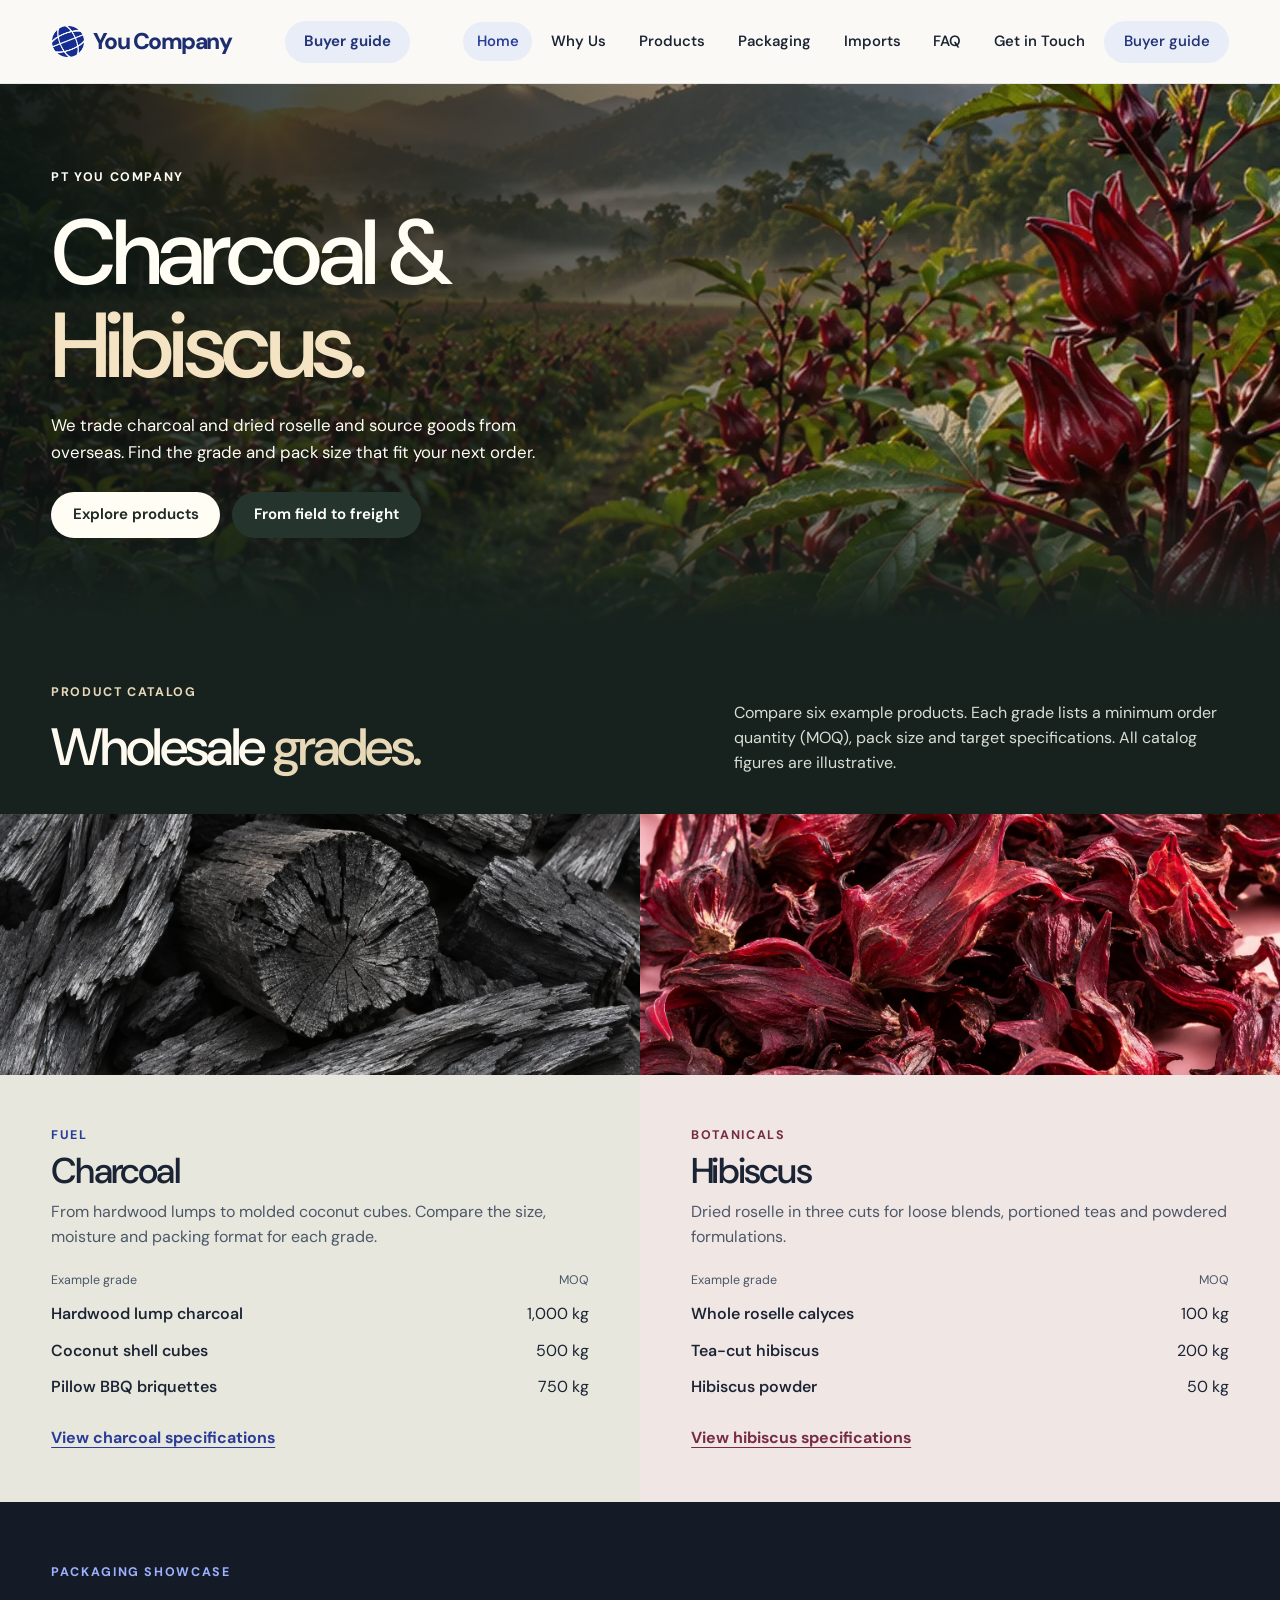
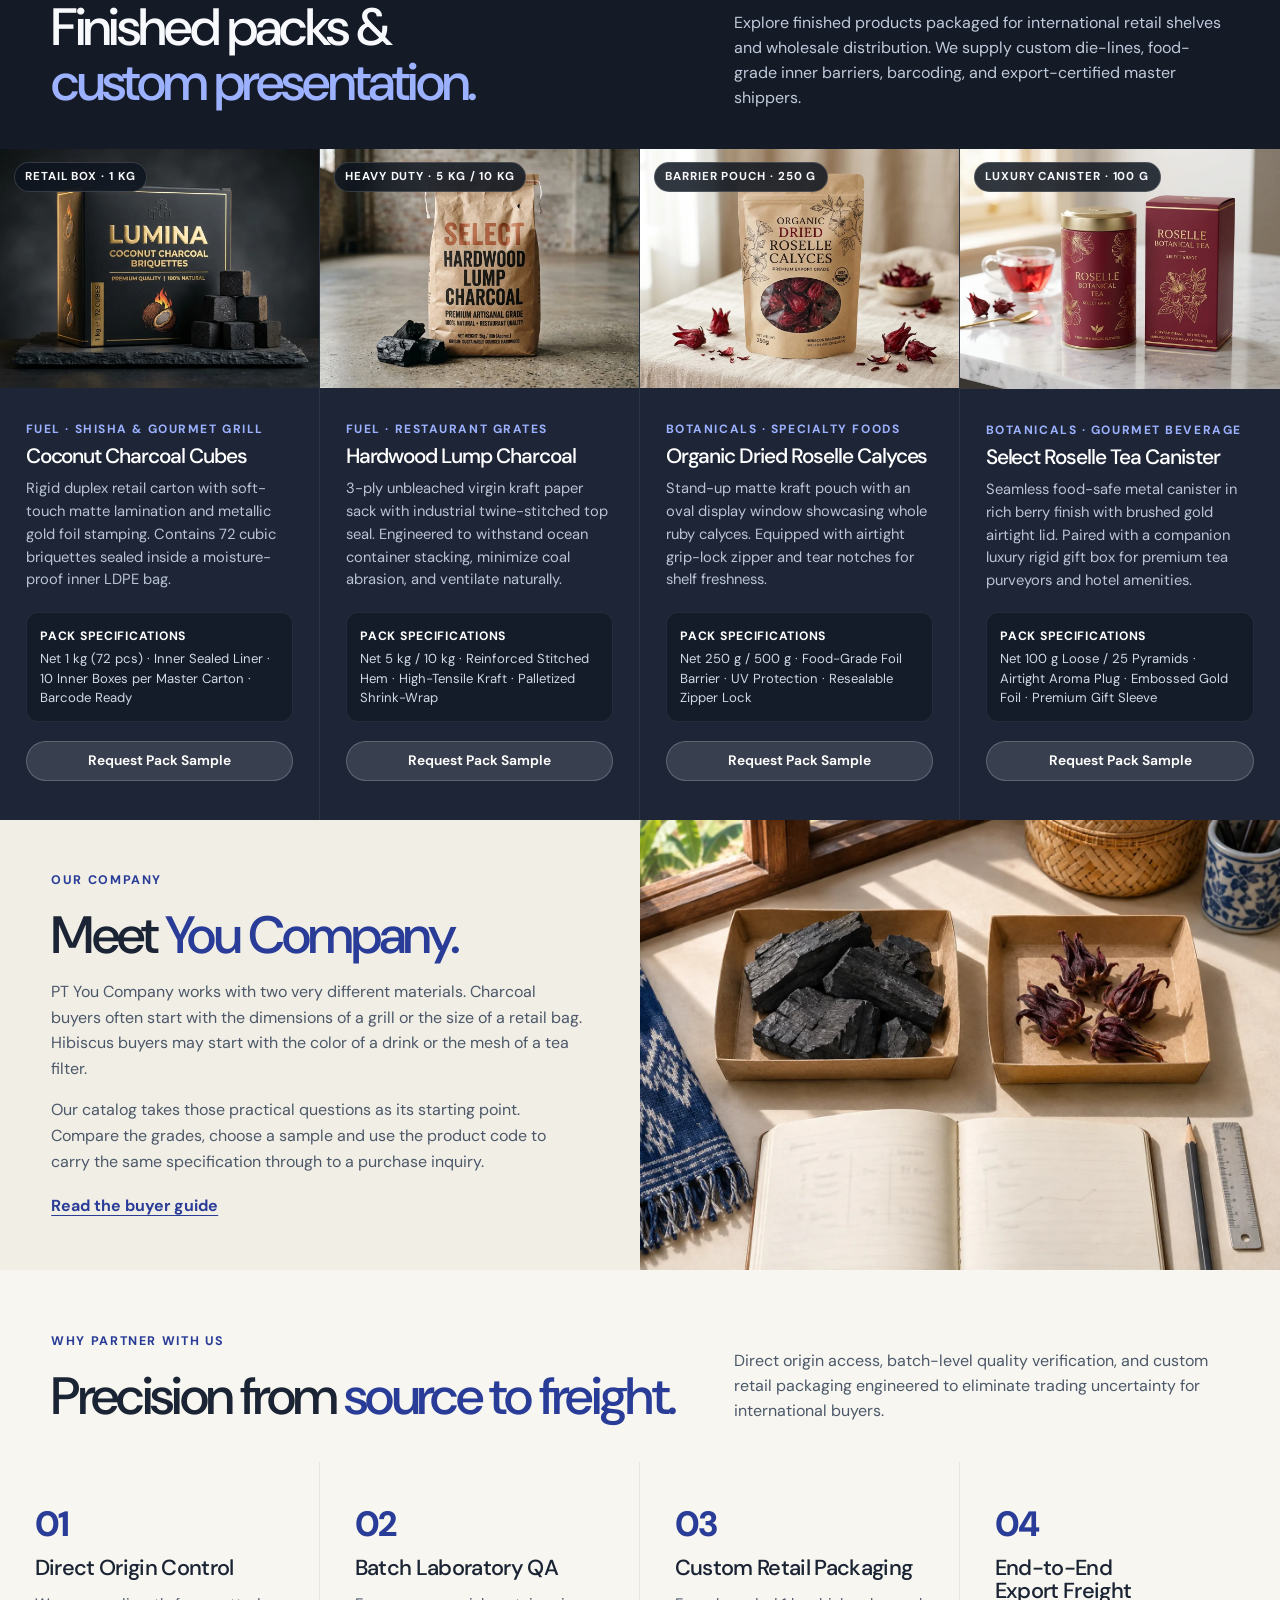
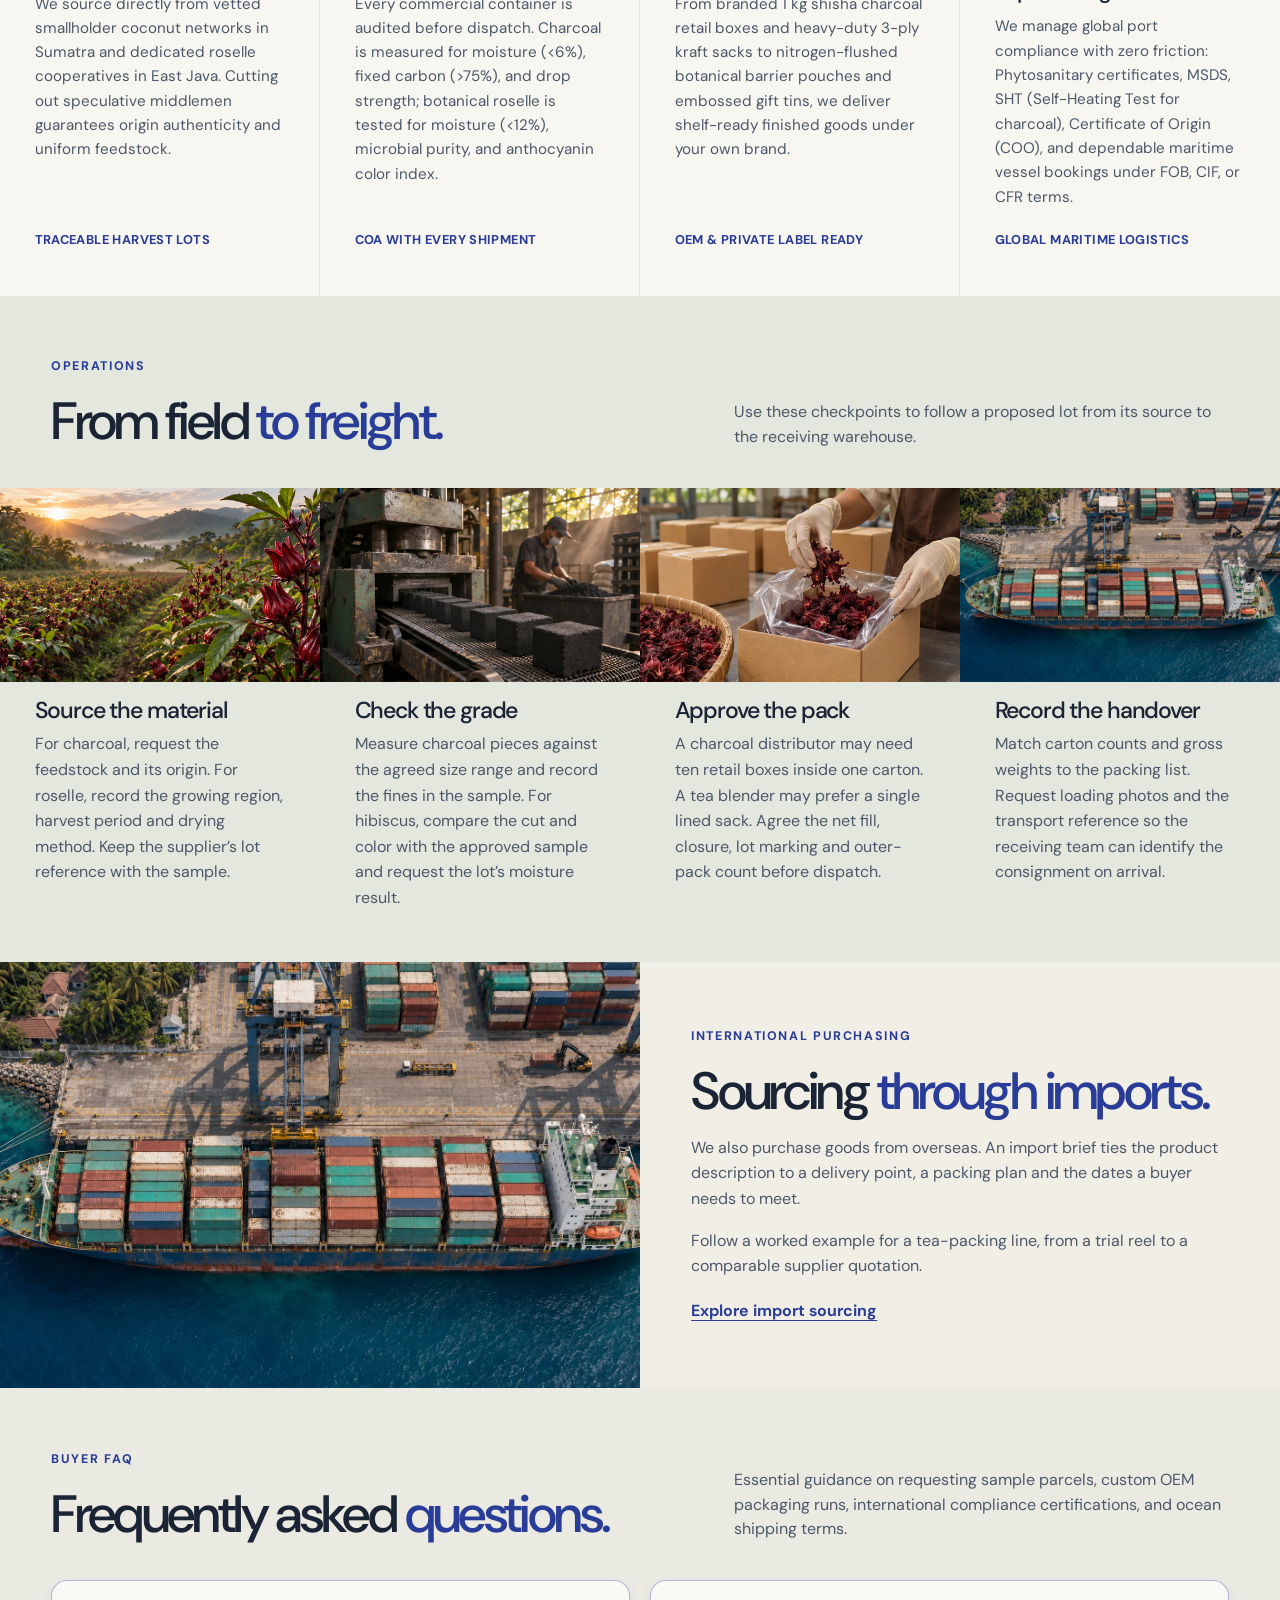
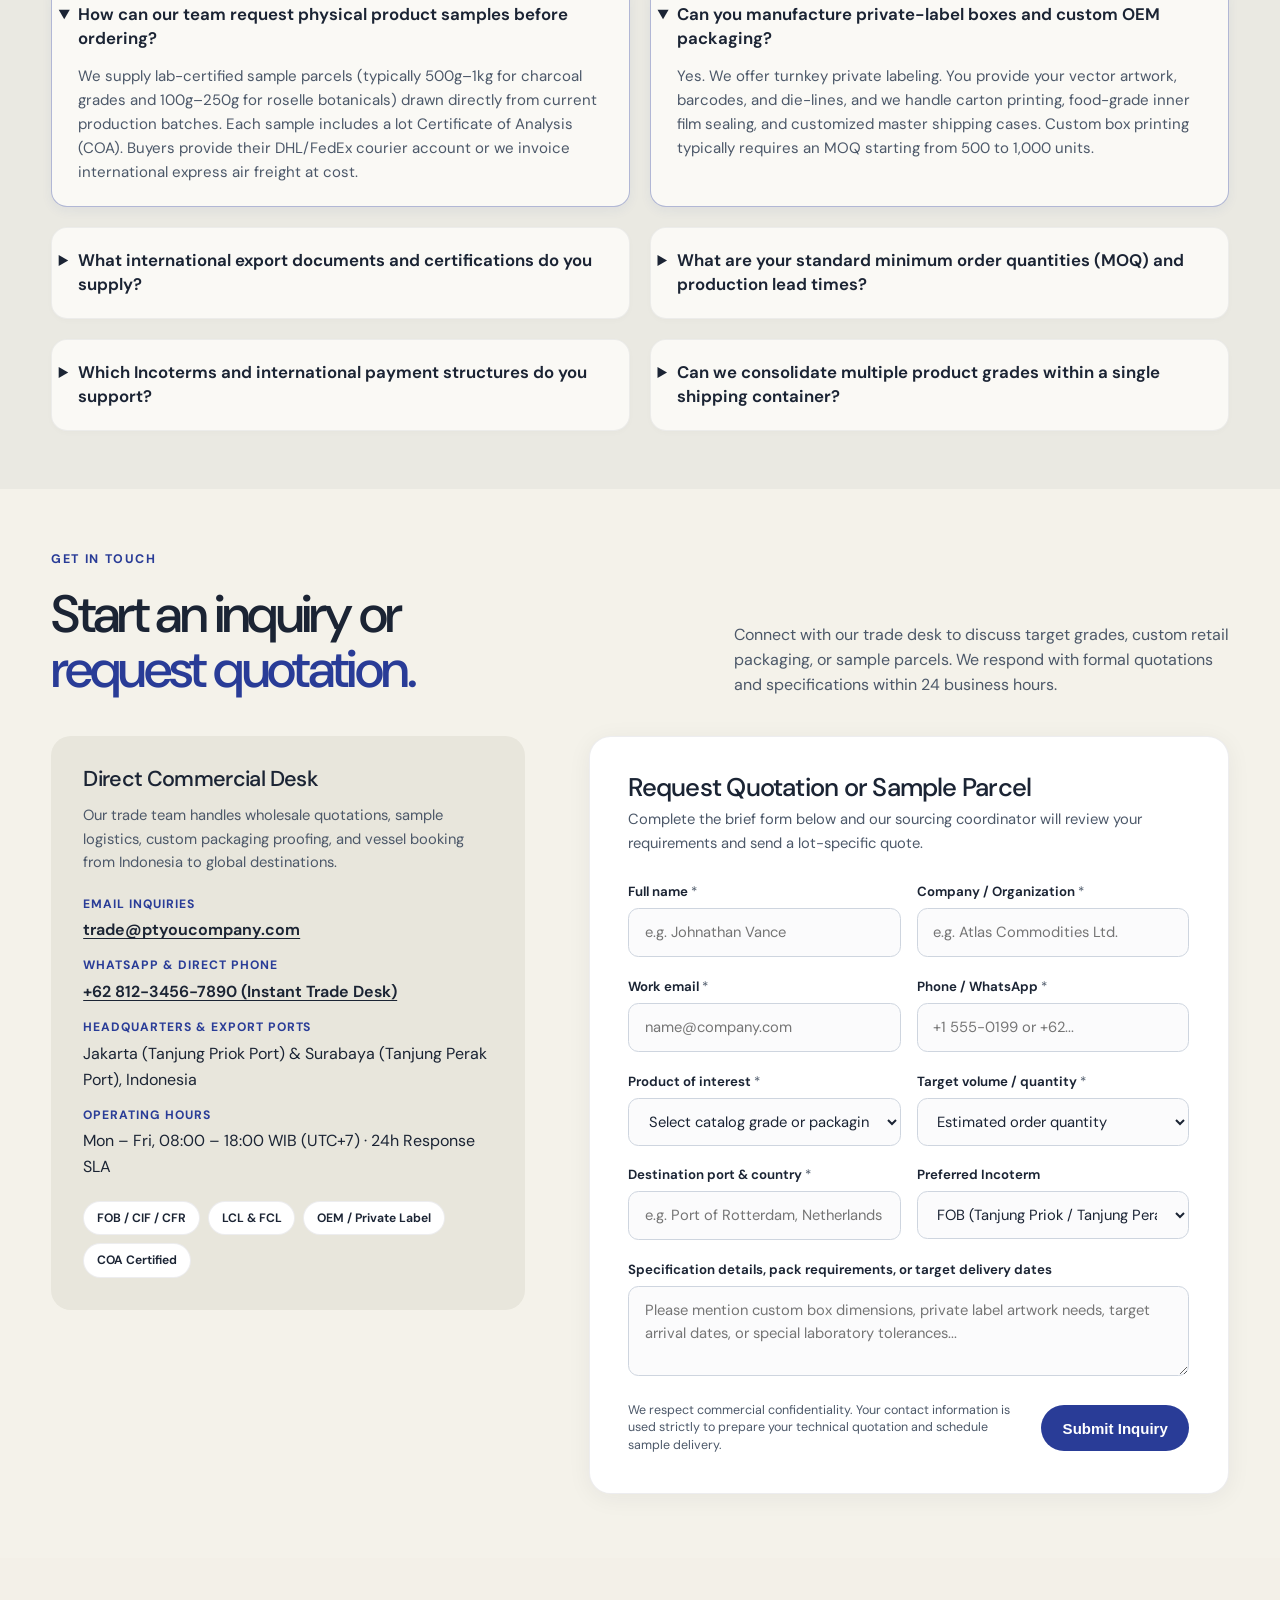
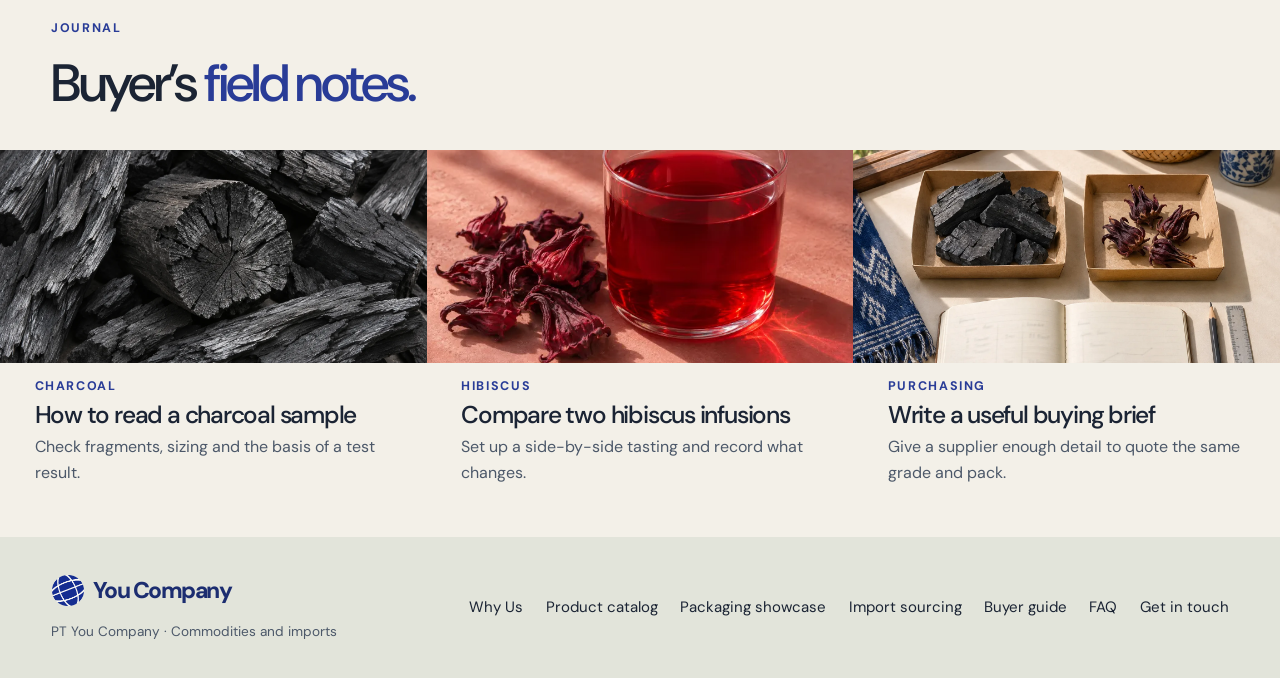
==== commit 2f4c49d7: "fixing mobile view" ====
--- a/index.html
+++ b/index.html
@@ -13,7 +13,15 @@
   <a class="skip" href="#utama">Skip to content</a>
   <header class="site-header"><div class="wrap masthead">
     <a class="wordmark" href="index.html" aria-label="You Company home"><img src="assets/ikon.png" width="40" height="40" alt=""><span>You Company</span></a>
-    <nav class="primary-nav" aria-label="Main navigation">
+    <div class="header-right">
+      <a class="button quiet guide-link header-guide-desktop" href="mitra.html">Buyer guide</a>
+      <button class="nav-toggle" id="nav-toggle" type="button" aria-label="Toggle navigation menu" aria-expanded="false" aria-controls="primary-nav">
+        <span class="hamburger-bar"></span>
+        <span class="hamburger-bar"></span>
+        <span class="hamburger-bar"></span>
+      </button>
+    </div>
+    <nav class="primary-nav" id="primary-nav" aria-label="Main navigation">
       <a href="index.html" aria-current="page">Home</a>
       <a href="#why-us">Why Us</a>
       <a href="#produk">Products</a>
@@ -21,8 +29,8 @@
       <a href="impor.html">Imports</a>
       <a href="#faq">FAQ</a>
       <a href="#kontak">Get in Touch</a>
+      <a class="button quiet guide-link mobile-guide-link" href="mitra.html">Buyer guide</a>
     </nav>
-    <a class="button quiet guide-link" href="mitra.html">Buyer guide</a>
   </div></header>
   <main id="utama">
     <section class="film-hero" aria-labelledby="judul">
@@ -271,31 +279,33 @@
         <div class="contact-form-panel">
           <h3>Request Quotation or Sample Parcel</h3>
           <p>Complete the brief form below and our sourcing coordinator will review your requirements and send a lot-specific quote.</p>
-          <form class="inquiry-form" id="trade-inquiry-form" onsubmit="event.preventDefault(); document.getElementById('form-feedback').style.display='block';">
+          <form class="inquiry-form" id="trade-inquiry-form" name="trade-inquiry" method="POST" data-netlify="true" netlify-honeypot="bot-field" onsubmit="event.preventDefault(); const form = this; fetch('/', { method: 'POST', headers: { 'Content-Type': 'application/x-www-form-urlencoded' }, body: new URLSearchParams(new FormData(form)).toString() }).catch(() => {}).finally(() => { document.getElementById('form-feedback').style.display='block'; form.reset(); });">
+            <input type="hidden" name="form-name" value="trade-inquiry">
+            <p style="display:none"><label>Don't fill this out if you're human: <input name="bot-field"></label></p>
             <div class="form-row">
               <div class="form-group">
                 <label for="buyer-name">Full name <span>*</span></label>
-                <input class="form-control" type="text" id="buyer-name" required placeholder="e.g. Johnathan Vance">
+                <input class="form-control" type="text" id="buyer-name" name="name" required placeholder="e.g. Johnathan Vance">
               </div>
               <div class="form-group">
                 <label for="buyer-company">Company / Organization <span>*</span></label>
-                <input class="form-control" type="text" id="buyer-company" required placeholder="e.g. Atlas Commodities Ltd.">
+                <input class="form-control" type="text" id="buyer-company" name="company" required placeholder="e.g. Atlas Commodities Ltd.">
               </div>
             </div>
             <div class="form-row">
               <div class="form-group">
                 <label for="buyer-email">Work email <span>*</span></label>
-                <input class="form-control" type="email" id="buyer-email" required placeholder="name@company.com">
+                <input class="form-control" type="email" id="buyer-email" name="email" required placeholder="name@company.com">
               </div>
               <div class="form-group">
                 <label for="buyer-phone">Phone / WhatsApp <span>*</span></label>
-                <input class="form-control" type="tel" id="buyer-phone" required placeholder="+1 555-0199 or +62...">
+                <input class="form-control" type="tel" id="buyer-phone" name="phone" required placeholder="+1 555-0199 or +62...">
               </div>
             </div>
             <div class="form-row">
               <div class="form-group">
                 <label for="inquiry-product">Product of interest <span>*</span></label>
-                <select class="form-control" id="inquiry-product" required>
+                <select class="form-control" id="inquiry-product" name="product" required>
                   <option value="" disabled selected>Select catalog grade or packaging format</option>
                   <option value="CH01 - Hardwood Lump Charcoal">CH01 · Hardwood Lump Charcoal (Bulk / Sacks)</option>
                   <option value="CH02 - Coconut Charcoal Cubes (1kg Retail)">CH02 · Coconut Charcoal Cubes (1kg Retail Box)</option>
@@ -309,7 +319,7 @@
               </div>
               <div class="form-group">
                 <label for="target-volume">Target volume / quantity <span>*</span></label>
-                <select class="form-control" id="target-volume" required>
+                <select class="form-control" id="target-volume" name="volume" required>
                   <option value="" disabled selected>Estimated order quantity</option>
                   <option value="Sample Parcel (Evaluation)">Sample Parcel (1–2 kg Evaluation)</option>
                   <option value="Trial Order (500kg - 2 Tons)">Trial Order (500 kg – 2 MT)</option>
@@ -322,11 +332,11 @@
             <div class="form-row">
               <div class="form-group">
                 <label for="destination-port">Destination port &amp; country <span>*</span></label>
-                <input class="form-control" type="text" id="destination-port" required placeholder="e.g. Port of Rotterdam, Netherlands">
+                <input class="form-control" type="text" id="destination-port" name="destination" required placeholder="e.g. Port of Rotterdam, Netherlands">
               </div>
               <div class="form-group">
                 <label for="target-incoterm">Preferred Incoterm</label>
-                <select class="form-control" id="target-incoterm">
+                <select class="form-control" id="target-incoterm" name="incoterm">
                   <option value="FOB - Free on Board">FOB (Tanjung Priok / Tanjung Perak)</option>
                   <option value="CIF - Cost, Insurance, Freight">CIF (Delivered to Destination Port)</option>
                   <option value="CFR - Cost and Freight">CFR</option>
@@ -336,7 +346,7 @@
             </div>
             <div class="form-group">
               <label for="order-notes">Specification details, pack requirements, or target delivery dates</label>
-              <textarea class="form-control" id="order-notes" placeholder="Please mention custom box dimensions, private label artwork needs, target arrival dates, or special laboratory tolerances..."></textarea>
+              <textarea class="form-control" id="order-notes" name="notes" placeholder="Please mention custom box dimensions, private label artwork needs, target arrival dates, or special laboratory tolerances..."></textarea>
             </div>
             <div class="form-footer">
               <p class="form-disclaimer">We respect commercial confidentiality. Your contact information is used strictly to prepare your technical quotation and schedule sample delivery.</p>
@@ -366,5 +376,25 @@
       <a href="index.html#kontak">Get in touch</a>
     </nav>
   </div></footer>
+  <script>
+    (function () {
+      var toggle = document.getElementById('nav-toggle');
+      var header = document.querySelector('.site-header');
+      if (!toggle || !header) return;
+      function toggleMenu() {
+        var isOpen = header.classList.toggle('nav-open');
+        toggle.setAttribute('aria-expanded', isOpen ? 'true' : 'false');
+      }
+      toggle.addEventListener('click', toggleMenu);
+      header.querySelectorAll('.primary-nav a').forEach(function (link) {
+        link.addEventListener('click', function () {
+          if (header.classList.contains('nav-open')) toggleMenu();
+        });
+      });
+      document.addEventListener('click', function (e) {
+        if (header.classList.contains('nav-open') && !header.contains(e.target)) toggleMenu();
+      });
+    })();
+  </script>
 </body>
 </html>
--- a/styles.css
+++ b/styles.css
@@ -27,13 +27,29 @@
 a { color: inherit; text-decoration: none; }
 a:focus-visible, summary:focus-visible { outline: 3px solid #b74819; outline-offset: 4px; }
 ::selection { background: #d9dff6; color: #152667; }
+html, body {
+  overflow-x: hidden;
+  width: 100%;
+}
 .wrap { width: min(90%, 80rem); margin-inline: auto; }
-[id] { scroll-margin-top: 1.5rem; }
+[id] { scroll-margin-top: 5rem; }
 .skip { position: absolute; top: -8rem; left: 1rem; z-index: 2; padding: .6rem 1rem; border-radius: .5rem; background: white; }
 .skip:focus { top: .5rem; }
-.masthead, .footer-inner, .primary-nav, footer nav, .actions, .end-action { display: flex; align-items: center; }
-.masthead { justify-content: space-between; min-height: 5.6rem; gap: 1.3rem; }
-.wordmark { display: inline-flex; align-items: center; gap: .5rem; color: #1c2d70; font-size: 1.43rem; font-weight: 790; letter-spacing: -.065em; white-space: nowrap; }
+.site-header {
+  position: sticky;
+  top: 0;
+  z-index: 1000;
+  background: rgba(250, 249, 245, 0.96);
+  backdrop-filter: blur(12px);
+  -webkit-backdrop-filter: blur(12px);
+  border-bottom: 1px solid rgba(27, 36, 52, 0.08);
+  transition: background 0.2s ease, border-color 0.2s ease;
+}
+.masthead, .footer-inner, .primary-nav, footer nav, .actions, .end-action, .header-right { display: flex; align-items: center; }
+.masthead { justify-content: space-between; min-height: 5.2rem; gap: 1.3rem; position: relative; }
+.header-right { gap: 0.75rem; }
+.nav-toggle, .mobile-guide-link { display: none; }
+.wordmark { display: inline-flex; align-items: center; gap: .5rem; color: #1c2d70; font-size: 1.43rem; font-weight: 790; letter-spacing: -.065em; white-space: nowrap; flex-shrink: 0; }
 .wordmark img { width: 2.1rem; height: 2.1rem; }
 .primary-nav { flex-wrap: wrap; gap: .35rem; }
 .primary-nav a { padding: .5rem .85rem; font-size: .93rem; font-weight: 560; border-radius: 1.4rem; }
@@ -166,28 +182,128 @@
   .primary-nav { gap: 0; }
   .primary-nav a { padding-inline: .65rem; }
 }
+@media (max-width: 860px) {
+  .masthead {
+    min-height: 3.85rem;
+    padding-block: 0.5rem;
+    gap: 0.75rem;
+  }
+  .wordmark {
+    font-size: 1.25rem;
+  }
+  .wordmark img {
+    width: 1.85rem;
+    height: 1.85rem;
+  }
+  .header-guide-desktop {
+    display: none;
+  }
+  .nav-toggle {
+    display: inline-flex;
+    flex-direction: column;
+    justify-content: center;
+    align-items: center;
+    gap: 5px;
+    width: 42px;
+    height: 42px;
+    padding: 0;
+    background: var(--mist);
+    border: 1px solid rgba(41, 60, 151, 0.15);
+    border-radius: 0.65rem;
+    cursor: pointer;
+    -webkit-tap-highlight-color: transparent;
+    transition: background 0.2s, transform 0.15s;
+  }
+  .nav-toggle:active {
+    transform: scale(0.94);
+  }
+  .hamburger-bar {
+    display: block;
+    width: 20px;
+    height: 2px;
+    background: var(--ink);
+    border-radius: 2px;
+    transition: transform 0.25s ease, opacity 0.2s ease;
+  }
+  .nav-open .hamburger-bar:nth-child(1) {
+    transform: translateY(7px) rotate(45deg);
+  }
+  .nav-open .hamburger-bar:nth-child(2) {
+    opacity: 0;
+    transform: scaleX(0);
+  }
+  .nav-open .hamburger-bar:nth-child(3) {
+    transform: translateY(-7px) rotate(-45deg);
+  }
+  .primary-nav {
+    position: absolute;
+    top: 100%;
+    left: 0;
+    right: 0;
+    width: 100%;
+    background: #faf9f5;
+    border-bottom: 2px solid rgba(41, 60, 151, 0.18);
+    box-shadow: 0 16px 36px rgba(27, 36, 52, 0.15);
+    display: none;
+    flex-direction: column;
+    padding: 0.9rem var(--gutter, 1.25rem) 1.5rem;
+    gap: 0.35rem;
+    max-height: calc(100vh - 4.2rem);
+    overflow-y: auto;
+    -webkit-overflow-scrolling: touch;
+    z-index: 1001;
+  }
+  .site-header.nav-open .primary-nav {
+    display: flex;
+    animation: navSlideDown 0.2s ease-out forwards;
+  }
+  @keyframes navSlideDown {
+    from { opacity: 0; transform: translateY(-6px); }
+    to { opacity: 1; transform: translateY(0); }
+  }
+  .primary-nav a {
+    display: flex;
+    align-items: center;
+    padding: 0.8rem 1rem;
+    font-size: 1.05rem;
+    font-weight: 600;
+    border-radius: 0.65rem;
+    color: var(--ink);
+    background: transparent;
+    min-height: 44px;
+  }
+  .primary-nav a:hover,
+  .primary-nav a:active,
+  .primary-nav a[aria-current] {
+    background: var(--mist);
+    color: var(--blue);
+  }
+  .mobile-guide-link {
+    display: inline-flex;
+    margin-top: 0.6rem;
+    width: 100%;
+    text-align: center;
+    justify-content: center;
+    min-height: 44px;
+    font-size: 1rem;
+  }
+}
 @media (max-width: 730px) {
-  .wrap { width: min(90%, 37rem); }
-  .masthead { flex-wrap: wrap; padding-top: .75rem; gap: .4rem; }
-  .wordmark { font-size: 1.25rem; }
-  .wordmark img { width: 1.85rem; height: 1.85rem; }
-  .primary-nav { order: 3; width: 100%; justify-content: space-between; }
-  .primary-nav a { padding: .42rem .52rem; font-size: .85rem; }
-  .button.guide-link { min-height: 38px; font-size: .86rem; }
-  .hero, .feature, .families, .journal-grid, .reading-layout { grid-template-columns: minmax(0,1fr); }
+  .wrap { width: min(92%, 37rem); }
+  .hero, .feature, .families, .journal-grid, .reading-layout, .operation-grid { grid-template-columns: minmax(0,1fr); }
   .hero { gap: 1.45rem; }
-  h1 { font-size: clamp(3.75rem, 15.6vw, 5.5rem); }
-  .intro { margin-top: 1.1rem; }
+  h1 { font-size: clamp(2.35rem, 9.6vw, 3.5rem); line-height: 1.08; letter-spacing: -0.04em; }
+  h2 { font-size: clamp(1.85rem, 6.8vw, 2.5rem); line-height: 1.15; }
+  .intro { font-size: 1.02rem; line-height: 1.55; margin-top: 0.85rem; }
   .cover img { aspect-ratio: 1.55; border-radius: 1rem; }
-  .actions { margin-top: 1.15rem; }
-  .section-heading { align-items: start; flex-direction: column; gap: .8rem; margin-bottom: 1.25rem; }
-  .hero-copy .label, .section-heading .label, .feature .label { margin-bottom: .65rem; }
+  .section-heading { align-items: start; flex-direction: column; gap: .65rem; margin-bottom: 1.25rem; }
+  .hero-copy .label, .section-heading .label, .feature .label { margin-bottom: .5rem; }
   .feature, .reading-layout { gap: 1.5rem; }
   .import-feature .feature-copy { order: -1; }
-  .footer-inner { flex-direction: column; align-items: start; padding: 1.25rem; }
+  .footer-inner { flex-direction: column; align-items: start; padding: 1.6rem var(--gutter, 1.25rem); }
   footer { margin-top: 2.5rem; }
-  footer nav { gap: .8rem; }
-  .detail-hero h1 { font-size: clamp(3.25rem, 12.8vw, 5rem); }
+  footer nav { flex-direction: column; align-items: start; gap: .75rem; margin-top: 1.25rem; }
+  .detail-hero h1 { font-size: clamp(2.3rem, 9vw, 3.5rem); }
   .contents { position: static; }
   .contents nav { display: flex; gap: .25rem 1.2rem; flex-wrap: wrap; }
   .sheet { display: block; }
@@ -196,10 +312,88 @@
   .reading .facts div { grid-template-columns: 1fr; gap: .15rem; }
   .grade-jumps { gap: .4rem; }
 }
-@media (max-width: 360px) {
-  .primary-nav a { font-size: .79rem; padding-inline: .32rem; }
-  .label { font-size: .73rem; }
-  .button { padding-inline: 1.05rem; }
+@media (max-width: 600px) {
+  .actions {
+    display: flex;
+    flex-direction: column;
+    width: 100%;
+    gap: 0.75rem;
+    margin-top: 1.35rem;
+  }
+  .actions .button {
+    width: 100%;
+    min-height: 48px;
+    font-size: 1rem;
+  }
+  .film-inner {
+    min-height: auto;
+    padding-block: 3.25rem 3.8rem;
+  }
+  .home .feature > img { min-height: 0; height: auto; }
+  .home .film-hero::after {
+    background-image: linear-gradient(0deg, var(--forest), transparent 25%),
+                      linear-gradient(90deg, rgba(10,19,17,.86), rgba(10,19,17,.66));
+  }
+  .home .why-card {
+    border-right: none;
+    border-bottom: 1px solid rgba(27, 36, 52, 0.08);
+    padding: 1.6rem var(--gutter, 1.25rem);
+  }
+  .home .why-card:last-child {
+    border-bottom: none;
+  }
+  .pack-card {
+    border-right: none;
+    border-bottom: 1px solid rgba(255, 255, 255, 0.08);
+  }
+  .pack-card:last-child {
+    border-bottom: none;
+  }
+  .pack-copy {
+    padding: 1.35rem var(--gutter, 1.25rem) 1.85rem;
+  }
+  .faq-grid {
+    grid-template-columns: 1fr;
+    gap: 0.85rem;
+    padding: 0 var(--gutter, 1.25rem) 3rem;
+  }
+  .faq-item {
+    padding: 1.15rem 1.25rem;
+    border-radius: 0.85rem;
+  }
+  .contact-wrap {
+    grid-template-columns: 1fr;
+    gap: 1.75rem;
+    padding: 0 var(--gutter, 1.25rem) 3.5rem;
+  }
+  .contact-info-block {
+    padding: 1.35rem 1.25rem;
+    border-radius: 1rem;
+  }
+  .contact-form-panel {
+    padding: 1.4rem 1.15rem;
+    border-radius: 1rem;
+  }
+  .form-row {
+    grid-template-columns: 1fr;
+    gap: 0.85rem;
+  }
+  .form-control {
+    font-size: 16px;
+    padding: 0.8rem 0.95rem;
+    min-height: 48px;
+    border-radius: 0.6rem;
+  }
+  .form-footer {
+    flex-direction: column;
+    align-items: stretch;
+    gap: 0.85rem;
+  }
+  .form-submit-btn {
+    width: 100%;
+    min-height: 48px;
+    font-size: 1rem;
+  }
 }
 @media (prefers-reduced-motion: reduce) { :root { scroll-behavior: auto; } }
 .home { --gutter: clamp(1.25rem, 4vw, 4.75rem); --forest: #17221e; }
@@ -634,30 +828,9 @@
     gap: 2rem;
   }
 }
-@media (max-width: 680px) {
-  .why-grid, .packaging-grid, .faq-grid, .form-row {
+@media (max-width: 600px) {
+  .why-grid, .packaging-grid {
     grid-template-columns: 1fr;
-  }
-  .home .why-card {
-    border-right: none;
-    border-bottom: 1px solid rgba(27, 36, 52, 0.08);
-  }
-  .home .why-card:last-child {
-    border-bottom: none;
-  }
-  .pack-card {
-    border-right: none;
-    border-bottom: 1px solid rgba(255, 255, 255, 0.07);
-  }
-  .pack-card:last-child {
-    border-bottom: none;
-  }
-  .form-footer {
-    flex-direction: column;
-    align-items: stretch;
-  }
-  .form-submit-btn {
-    width: 100%;
   }
 }
 @media print {
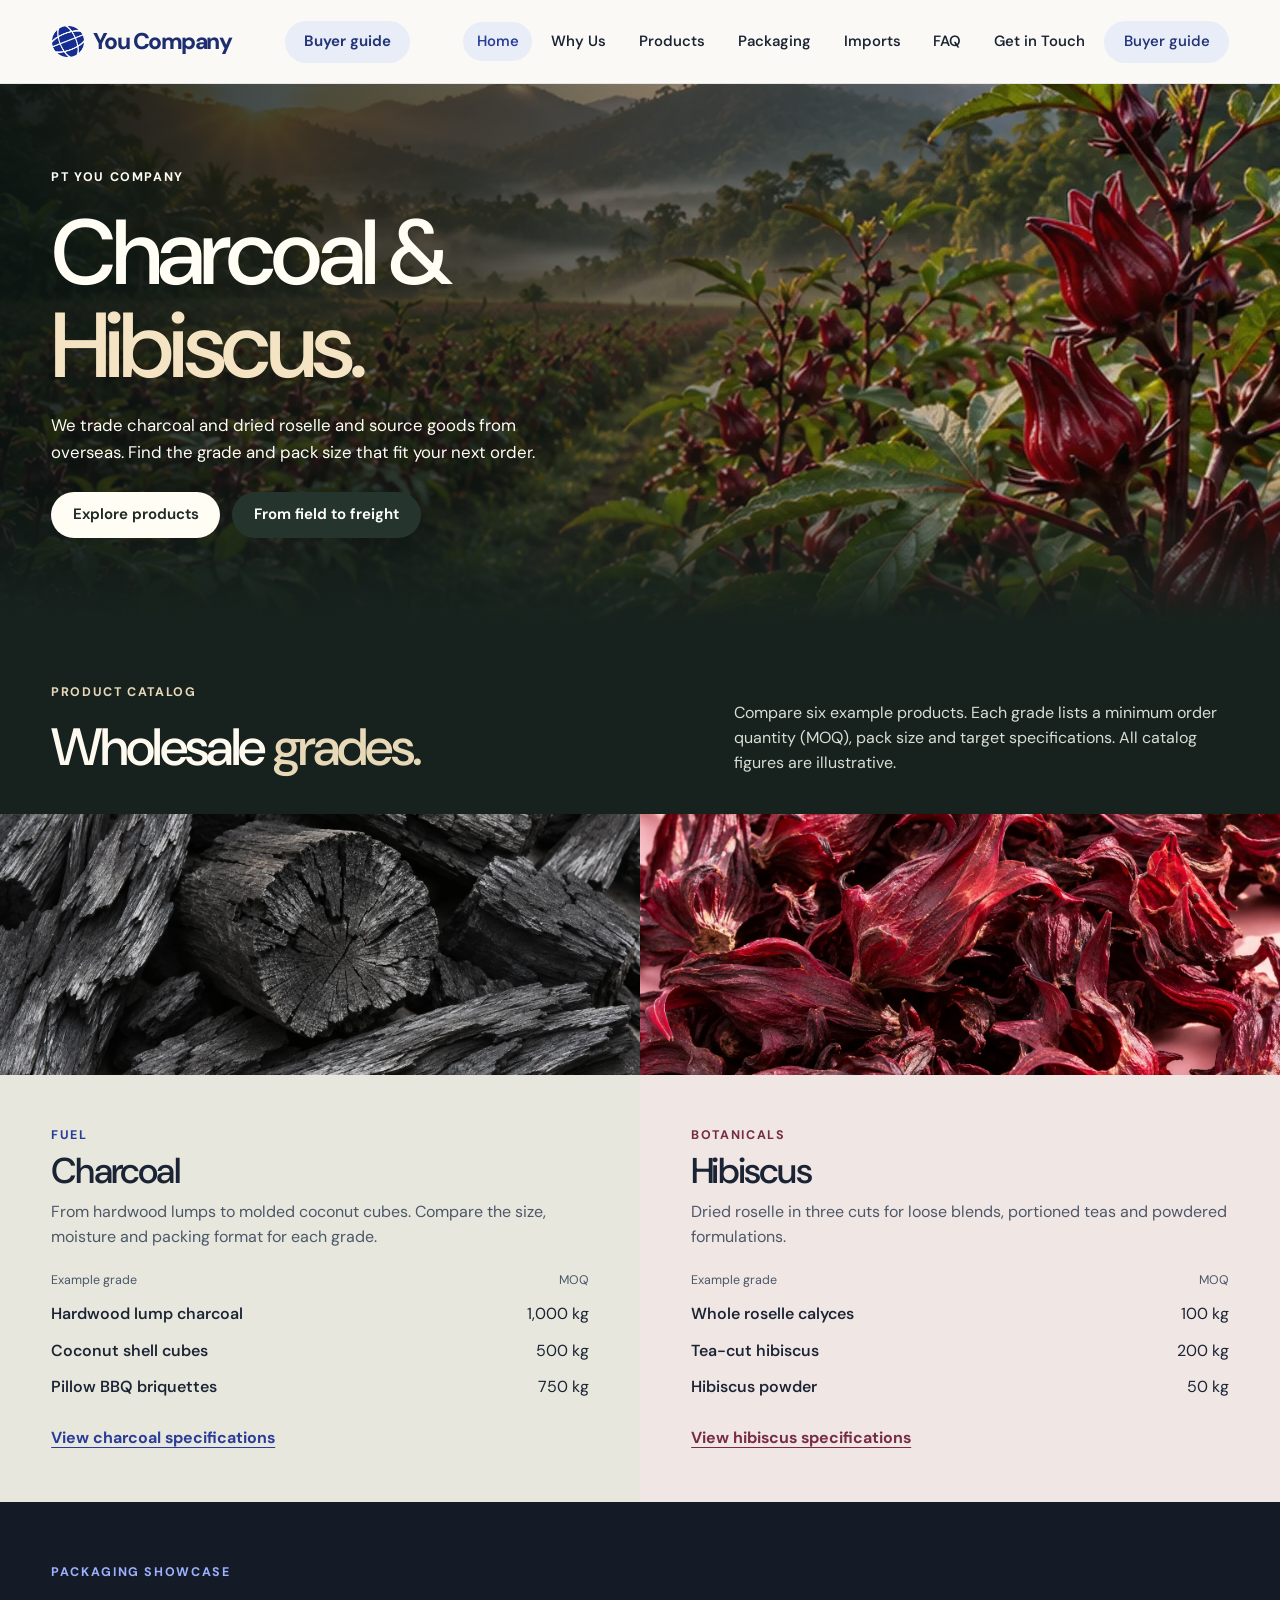
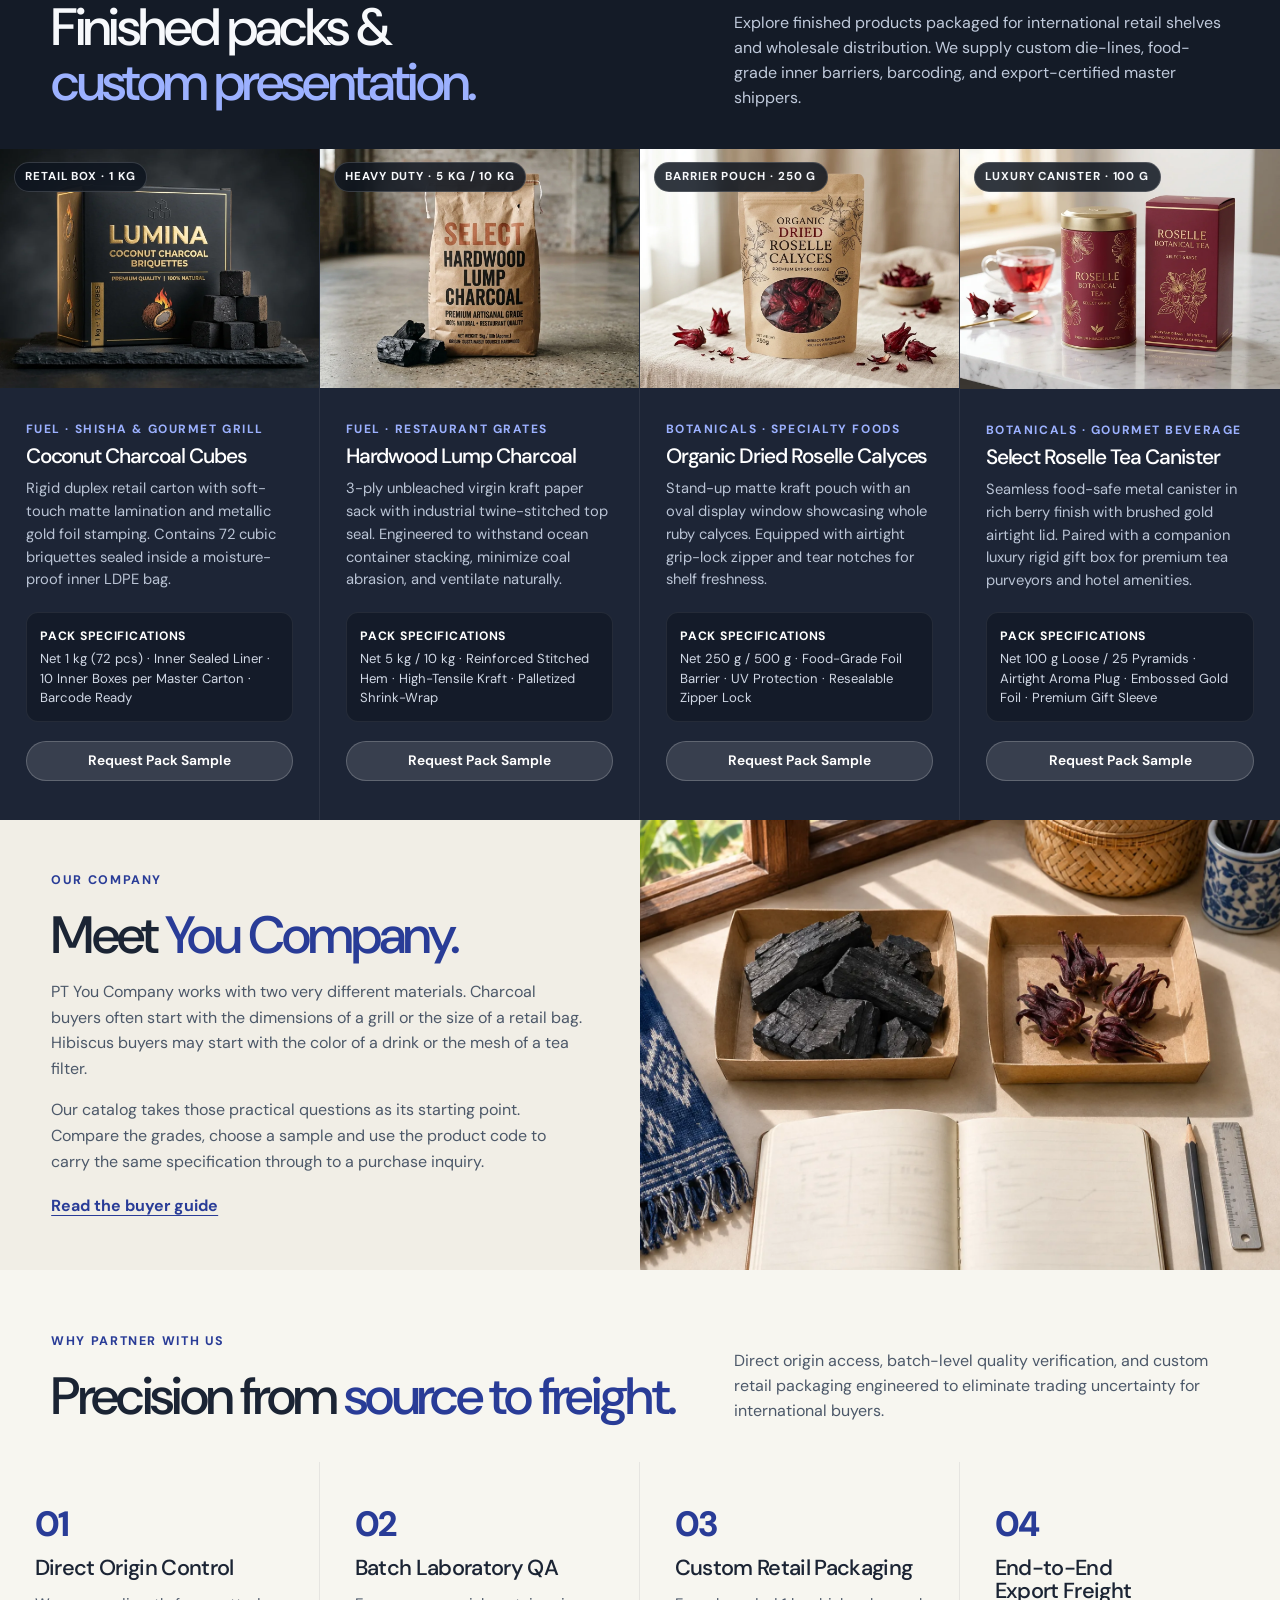
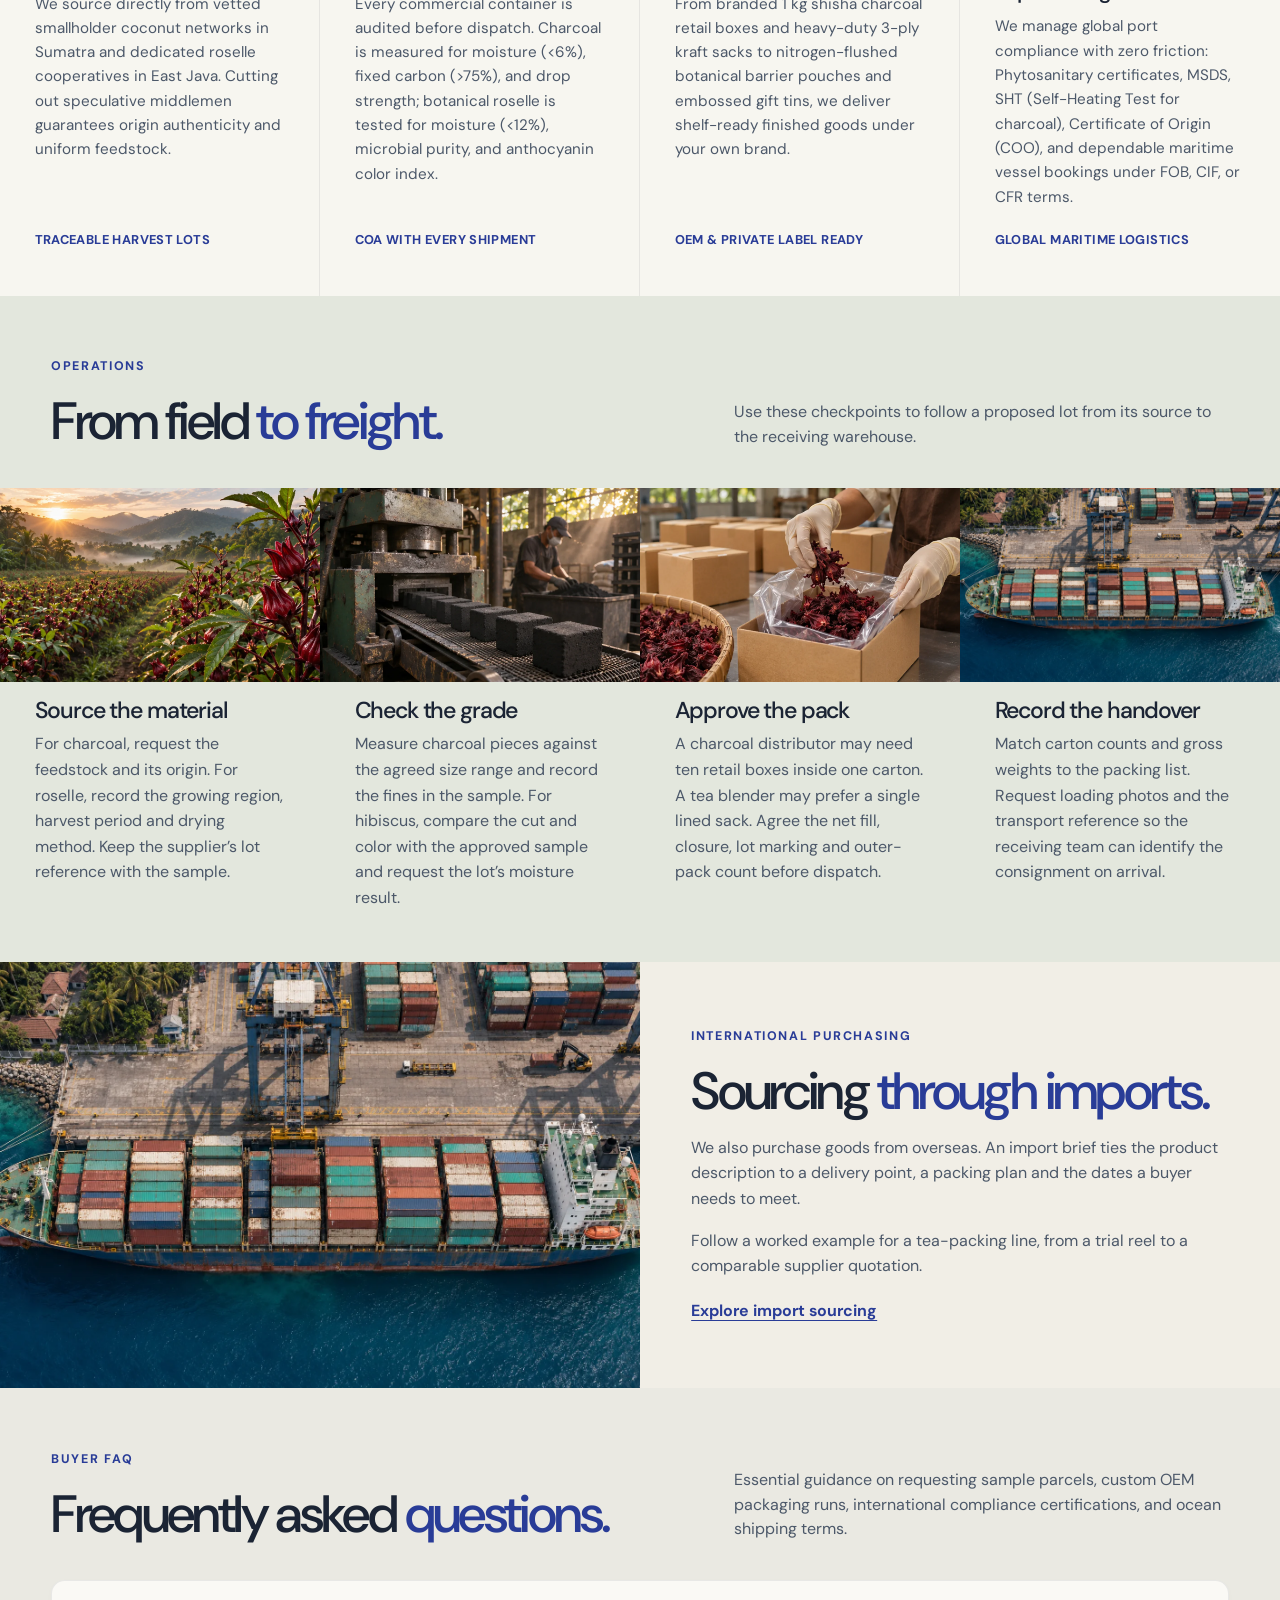
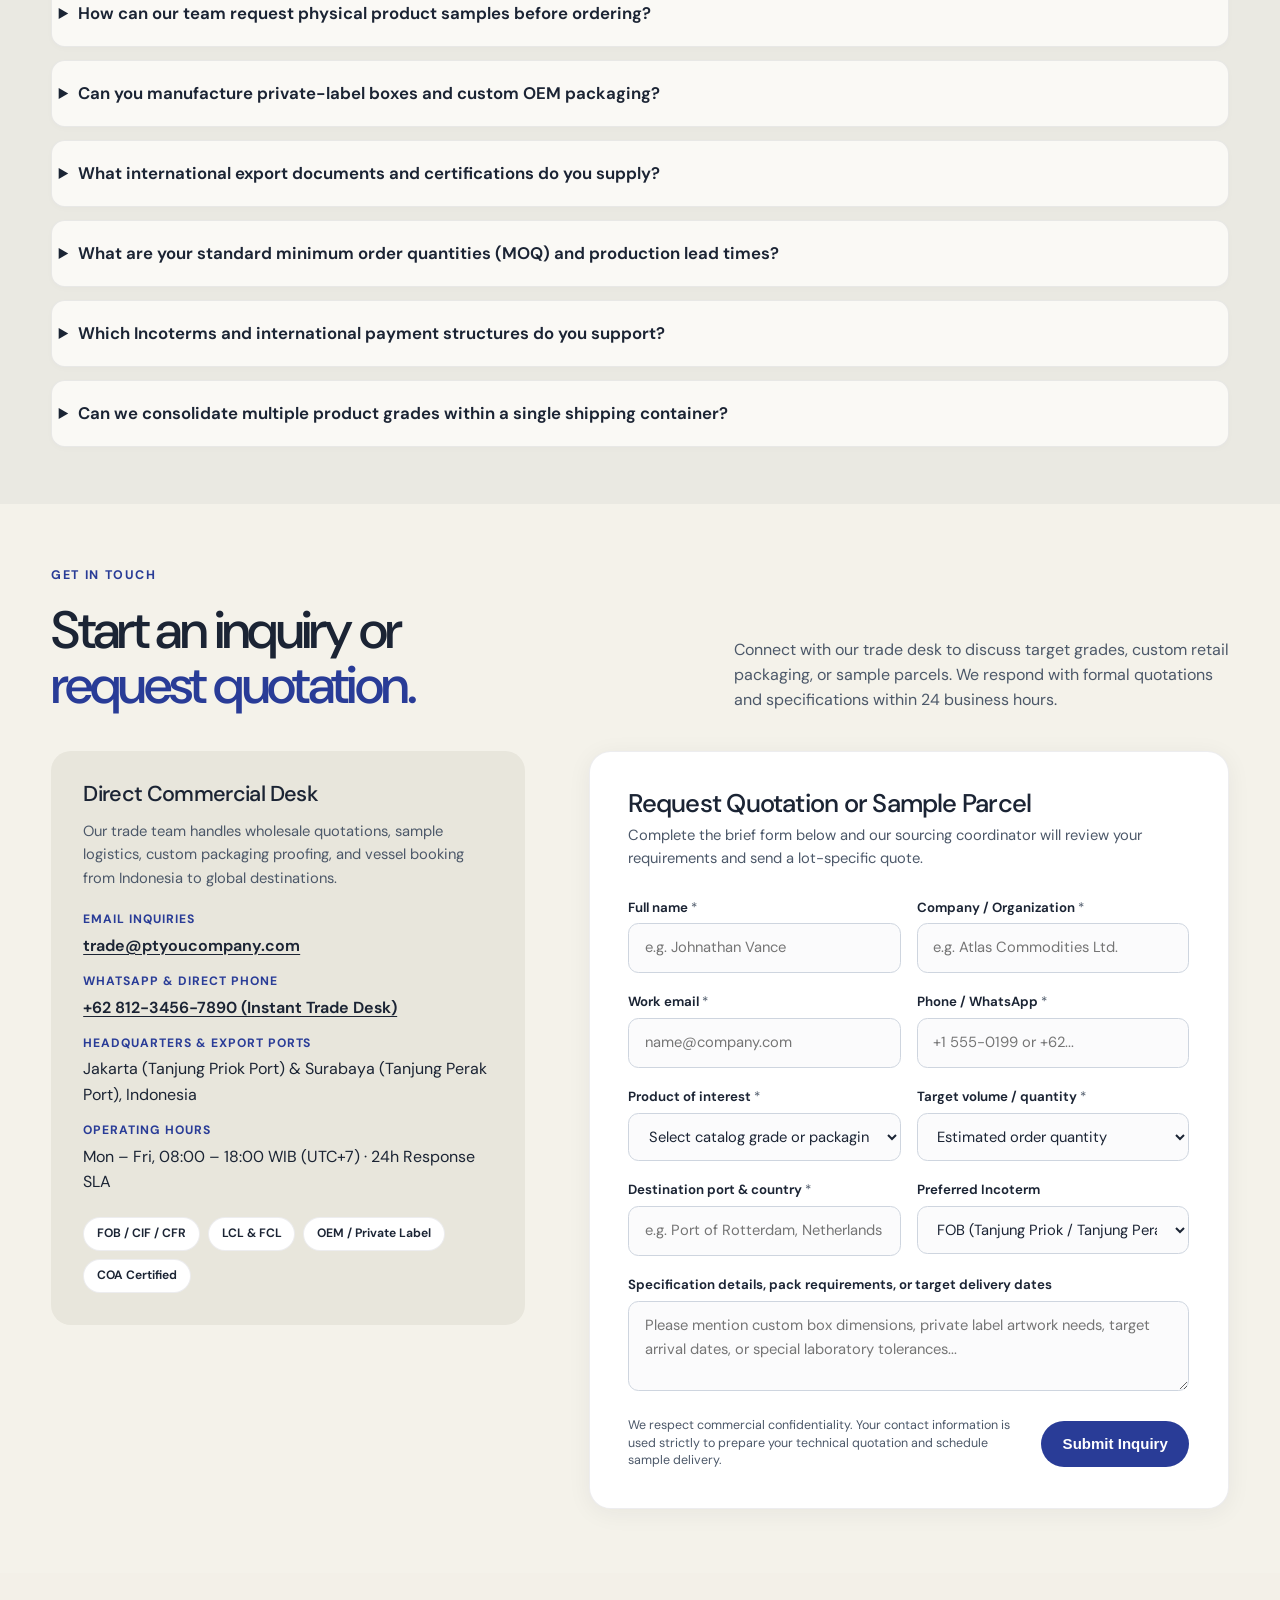
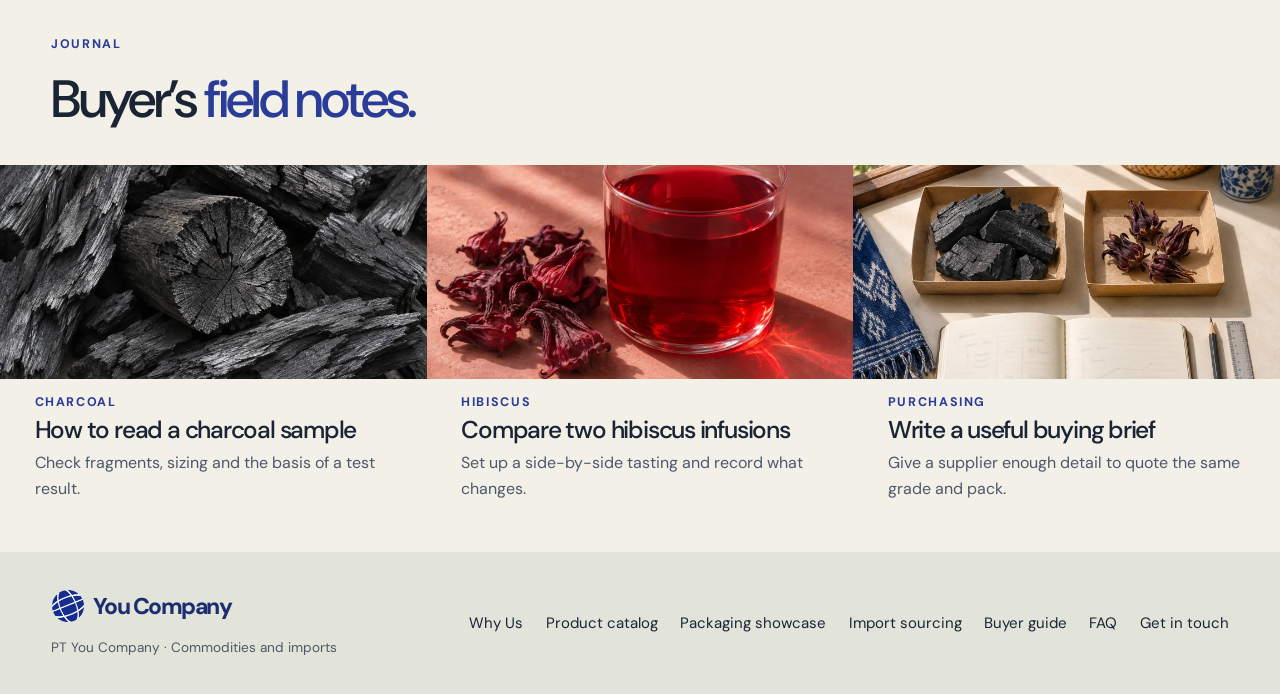
==== commit cdcf607a: "fix(faq, mobile): restructure FAQ to single vertical stack with auto-collapse, enhance mobile layout" ====
--- a/index.html
+++ b/index.html
@@ -211,11 +211,11 @@
         <p>Essential guidance on requesting sample parcels, custom OEM packaging runs, international compliance certifications, and ocean shipping terms.</p>
       </header>
       <div class="faq-grid">
-        <details class="faq-item" open>
+        <details class="faq-item">
           <summary>How can our team request physical product samples before ordering?</summary>
           <p>We supply lab-certified sample parcels (typically 500g–1kg for charcoal grades and 100g–250g for roselle botanicals) drawn directly from current production batches. Each sample includes a lot Certificate of Analysis (COA). Buyers provide their DHL/FedEx courier account or we invoice international express air freight at cost.</p>
         </details>
-        <details class="faq-item" open>
+        <details class="faq-item">
           <summary>Can you manufacture private-label boxes and custom OEM packaging?</summary>
           <p>Yes. We offer turnkey private labeling. You provide your vector artwork, barcodes, and die-lines, and we handle carton printing, food-grade inner film sealing, and customized master shipping cases. Custom box printing typically requires an MOQ starting from 500 to 1,000 units.</p>
         </details>
--- a/styles.css
+++ b/styles.css
@@ -602,29 +602,34 @@
   background: #eae9e2;
 }
 .faq-grid {
-  display: grid;
-  grid-template-columns: repeat(2, minmax(0, 1fr));
-  gap: 1.25rem;
+  display: flex;
+  flex-direction: column;
+  gap: 0.85rem;
   padding: 0 var(--gutter) clamp(2.5rem, 4.5vw, 4.5rem);
 }
 .faq-item {
   background: #faf9f5;
-  border-radius: 1rem;
-  padding: 1.35rem 1.6rem;
-  border: 1px solid rgba(27, 36, 52, 0.06);
+  border-radius: 0.85rem;
+  padding: 1.25rem 1.6rem;
+  border: 1px solid rgba(27, 36, 52, 0.08);
   box-shadow: 0 2px 6px rgba(0, 0, 0, 0.02);
-  transition: border-color 0.2s ease, box-shadow 0.2s ease;
+  transition: border-color 0.2s ease, box-shadow 0.2s ease, background-color 0.2s ease;
+}
+.faq-item:hover {
+  border-color: rgba(41, 60, 151, 0.25);
+  background: #ffffff;
 }
 .faq-item[open] {
   border-color: rgba(41, 60, 151, 0.35);
-  box-shadow: 0 4px 12px rgba(41, 60, 151, 0.06);
+  box-shadow: 0 4px 14px rgba(41, 60, 151, 0.06);
+  background: #ffffff;
 }
 .faq-item summary {
   cursor: pointer;
   font-weight: 650;
   font-size: 1.05rem;
   color: var(--ink);
-  line-height: 1.4;
+  line-height: 1.45;
   list-style-position: outside;
   transition: color 0.15s ease;
 }
@@ -634,8 +639,10 @@
 .faq-item p {
   margin-top: 0.85rem;
   color: var(--muted);
-  font-size: 0.94rem;
-  line-height: 1.6;
+  font-size: 0.95rem;
+  line-height: 1.65;
+  border-top: 1px solid rgba(27, 36, 52, 0.06);
+  padding-top: 0.85rem;
 }
 
 /* --- Get In Touch Section --- */
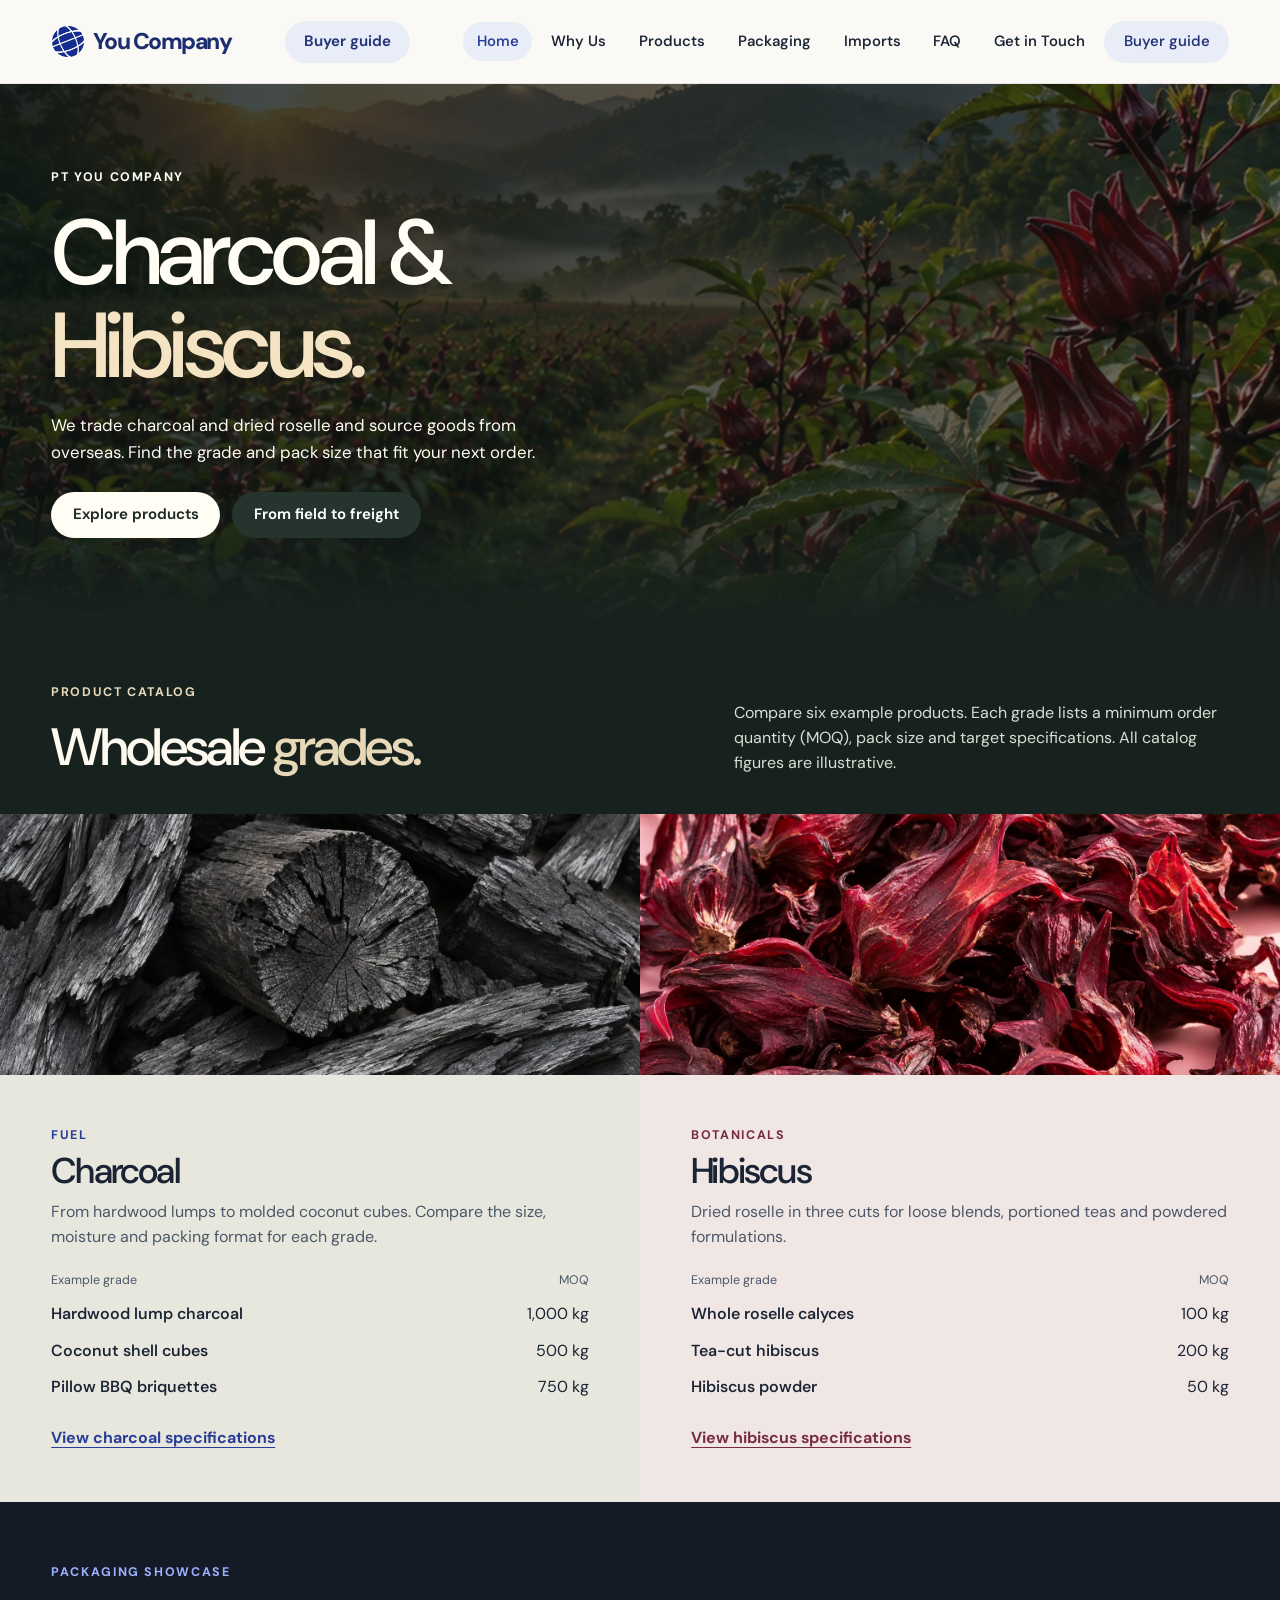
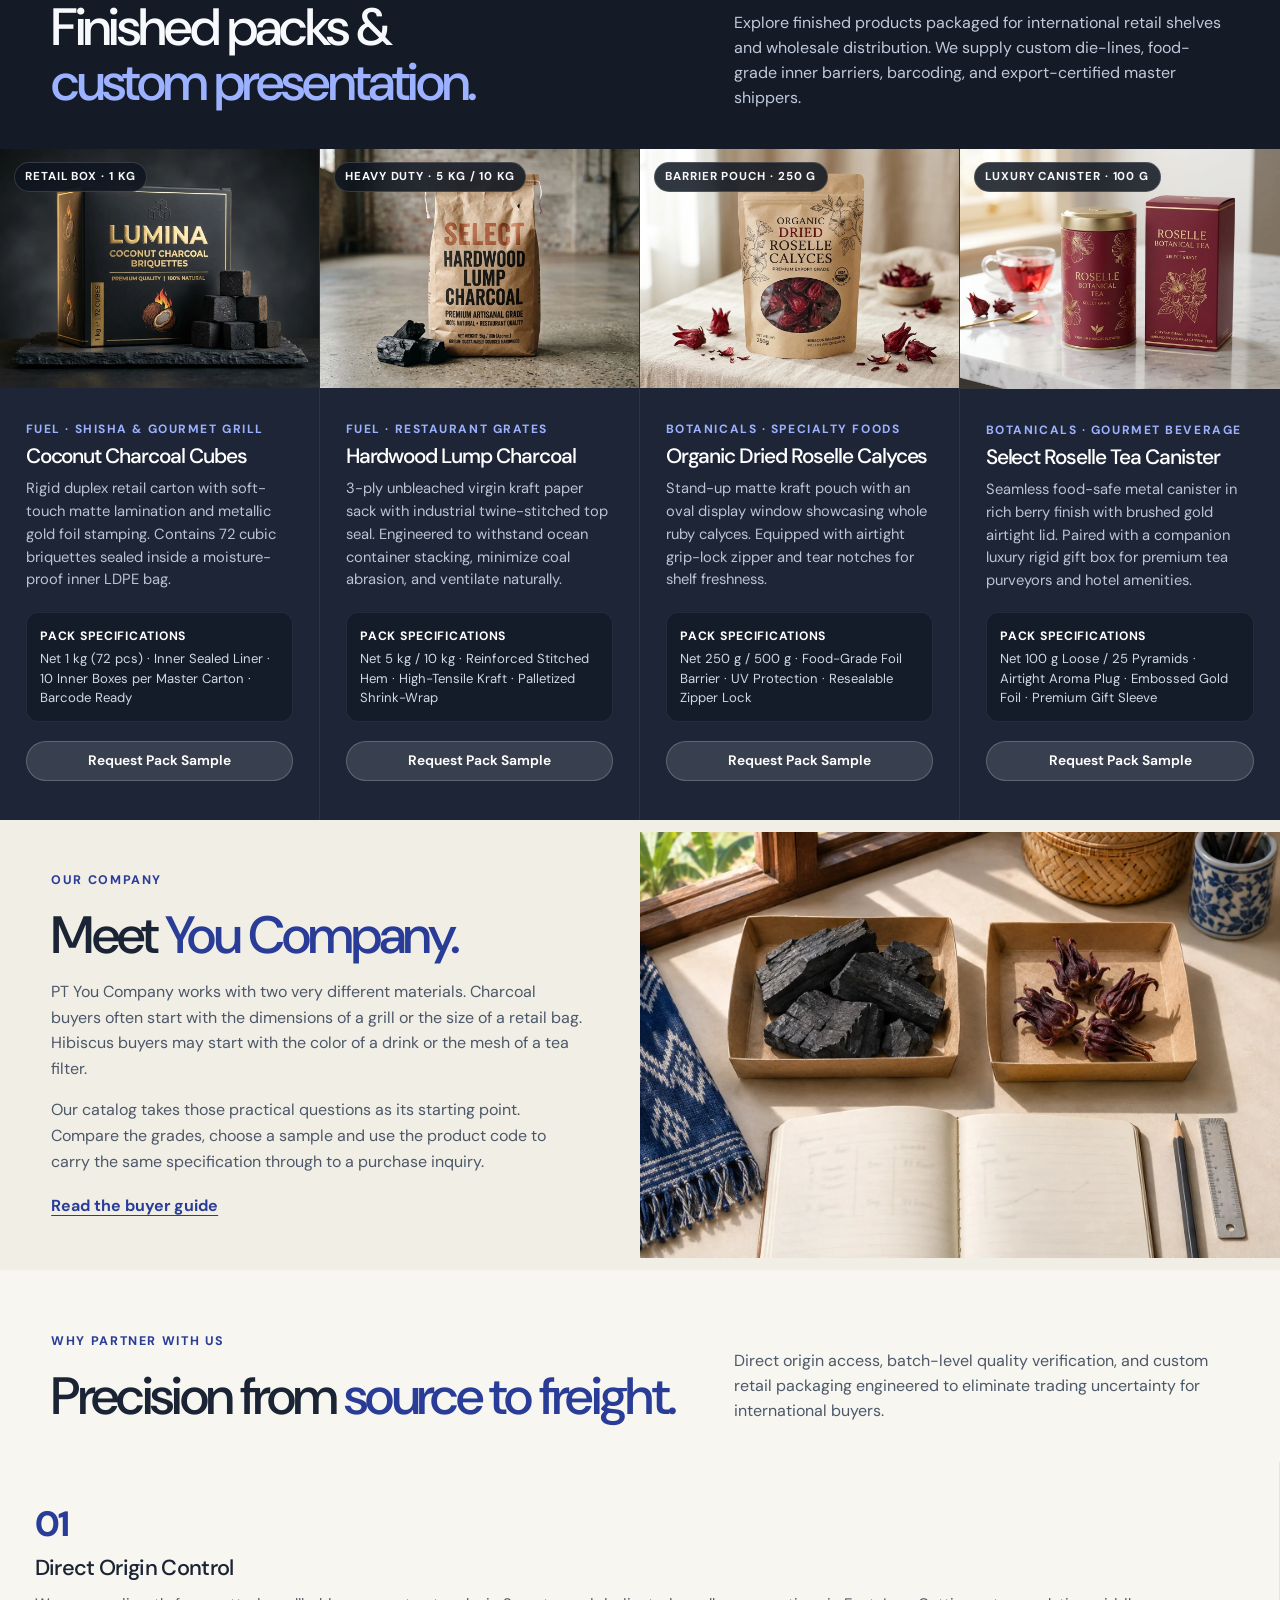
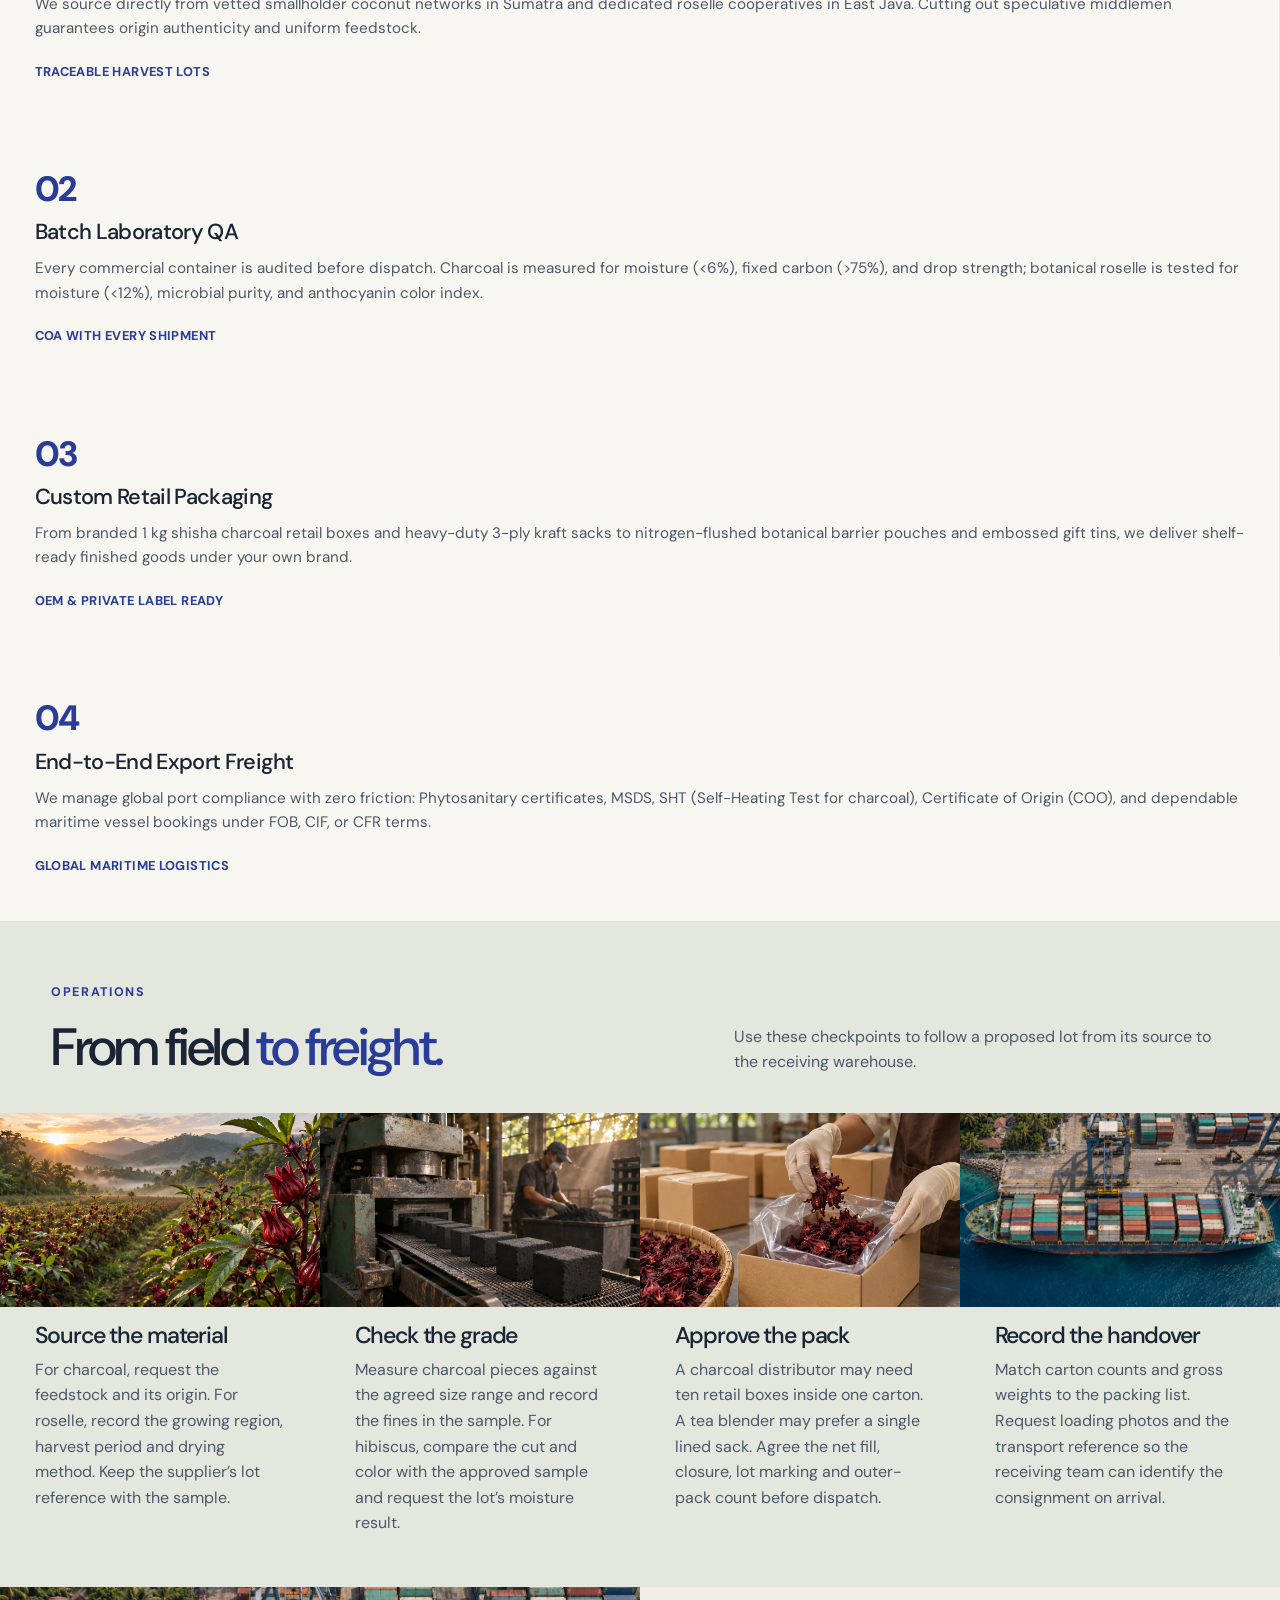
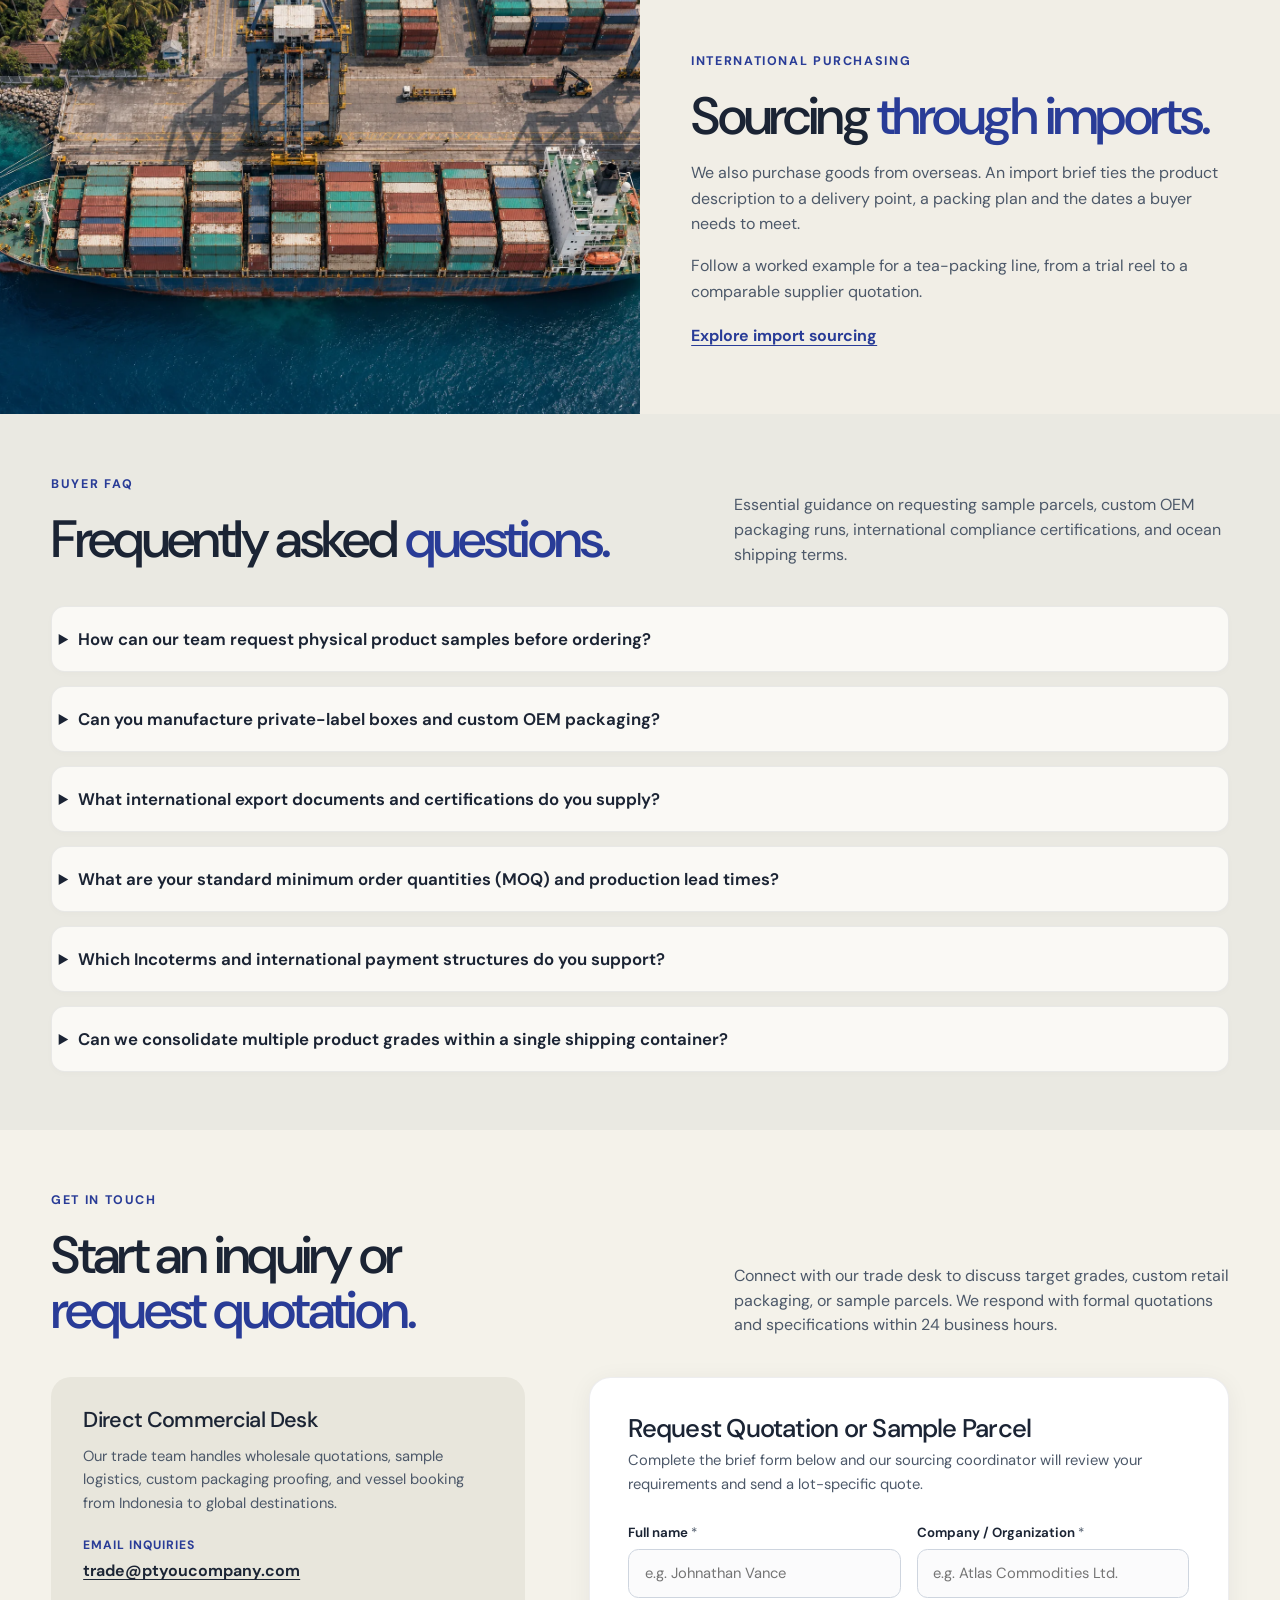
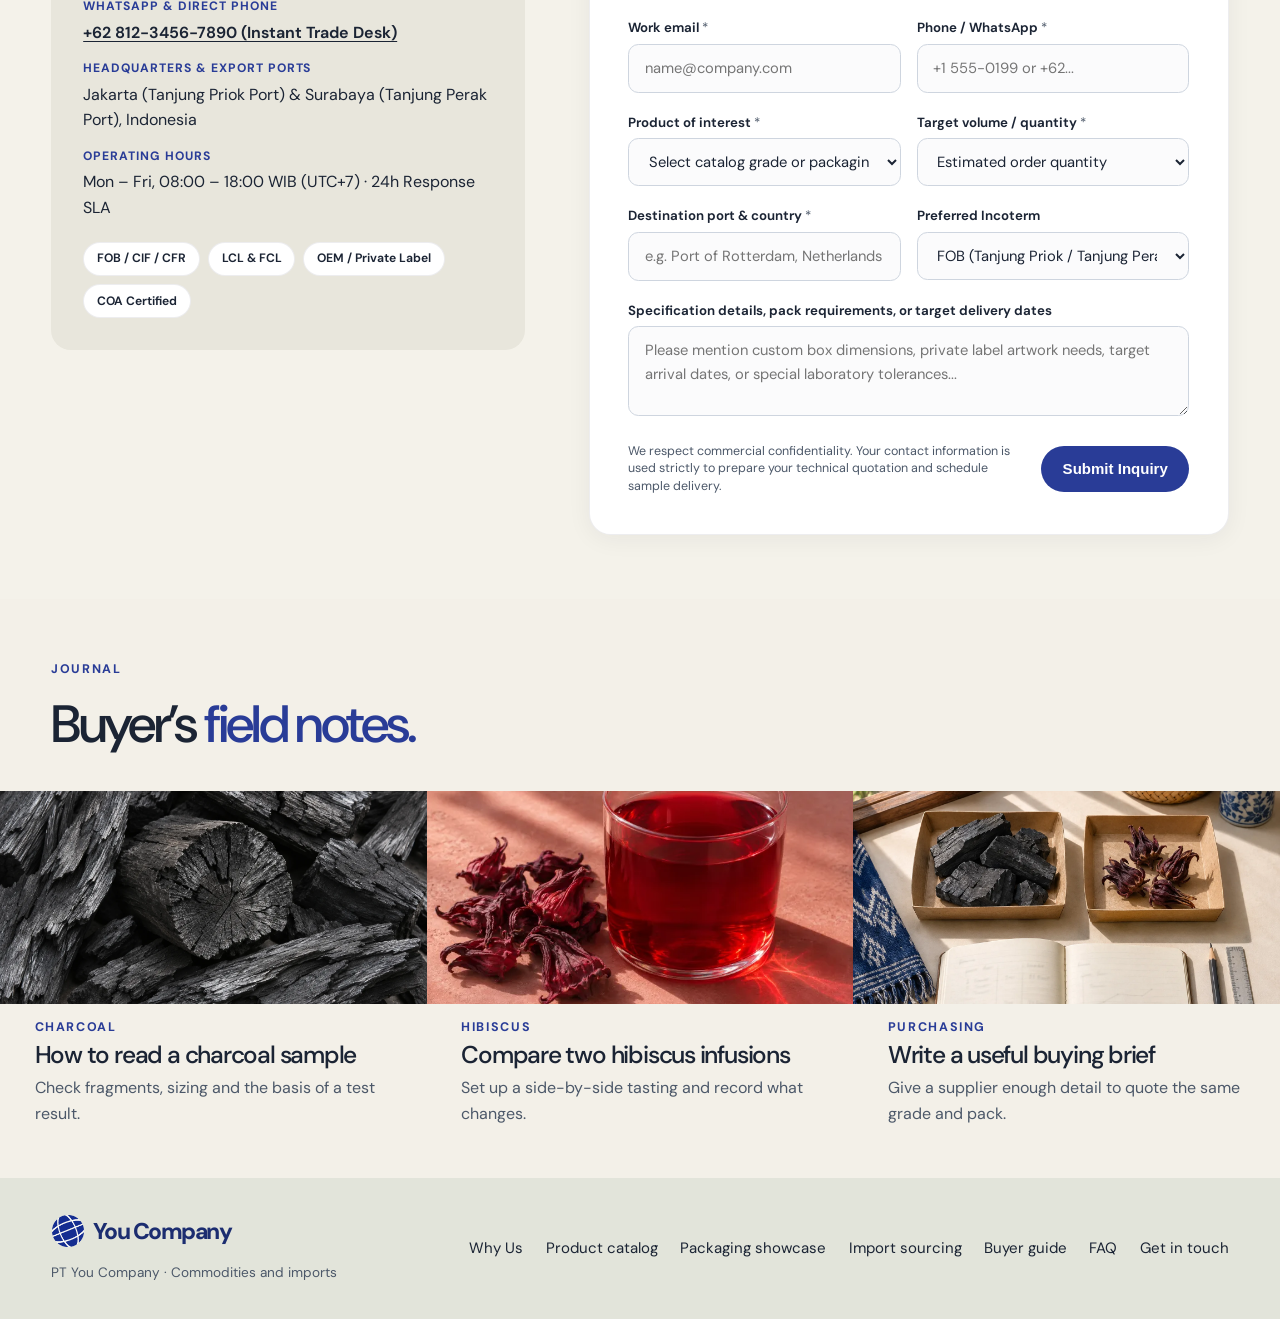
==== commit 6764b86b: "Update company profile and layout styles" ====
--- a/index.html
+++ b/index.html
@@ -7,7 +7,10 @@
   <meta name="description" content="Company profile, six illustrative wholesale charcoal and hibiscus grades, import sourcing and purchasing guidance.">
   <title>Charcoal, hibiscus and import sourcing | PT You Company</title>
   <link rel="icon" href="assets/ikon.png" type="image/png">
-  <link rel="stylesheet" href="styles.css">
+    <meta http-equiv="Cache-Control" content="no-cache, no-store, must-revalidate">
+  <meta http-equiv="Pragma" content="no-cache">
+  <meta http-equiv="Expires" content="0">
+  <link rel="stylesheet" href="styles.css?v=2.1.0">
 </head>
 <body class="home">
   <a class="skip" href="#utama">Skip to content</a>
--- a/styles.css
+++ b/styles.css
@@ -165,23 +165,470 @@
 .operation-grid img { aspect-ratio: 1.65; object-fit: cover; border-radius: .9rem; }
 .operation-grid h3 { margin: 1rem 0 .6rem; font-size: clamp(1.4rem,1.8vw,1.85rem); }
 .operation-grid p { color: var(--muted); }
-@media (max-width: 960px) { .operation-grid { grid-template-columns: repeat(2,minmax(0,1fr)); } }
-@media (max-width: 600px) {
-  .operation-grid { grid-template-columns: 1fr; }
-  .film-inner { min-height: 32rem; padding-block: 3rem 4rem; }
-  .film-hero::after { background: linear-gradient(90deg, rgba(10,19,17,.84), rgba(10,19,17,.64)); }
-}
-@media (prefers-reduced-motion: reduce) { .field-film { display: none; } }
+
+.home { --gutter: clamp(1.25rem, 4vw, 4.75rem); --forest: #17221e; }
+.home :is(.masthead, .film-inner) { width: 100%; padding-inline: var(--gutter); }
+.home .film-hero::after {
+  background-image: linear-gradient(0deg, var(--forest), transparent 26%),
+                    linear-gradient(90deg, rgba(10,19,17,.88), rgba(13,22,19,.67) 36%, rgba(12,20,17,.18) 78%);
+}
+.home .section { width: 100%; margin: 0; padding: 0; }
+.home .section-heading { padding: clamp(2.5rem, 4.8vw, 5rem) var(--gutter) clamp(1.7rem, 3vw, 3rem); margin: 0; }
+.home #produk { background: var(--forest); color: #fffaf0; }
+.home #produk .section-heading :is(.label, em) { color: #e7d8b8; }
+.home #produk .section-heading > p { color: #d8ded5; }
+.home .families, .home .feature, .home .operation-grid, .home .journal-grid { gap: 0; }
+.home .family, .home :is(.family-photo, .feature, .operation-grid, .journal-card) img { border-radius: 0; }
+.home .family { color: var(--ink); background: #e7e7dd; }
+.home .family.hibiscus { background: #f0e6e4; }
+.home .family-copy, .home .feature-copy { padding: clamp(2rem, 4vw, 4.75rem) var(--gutter); }
+.home .feature { background: #f1eee6; }
+.home .feature > img { height: 100%; min-height: 22rem; }
+.home .operation-grid article, .home .journal-card { padding-bottom: clamp(2rem, 4vw, 4rem); }
+.home .operation-grid article > :not(img), .home .journal-card > :not(img) { margin-inline: clamp(1.25rem, 2.7vw, 3.3rem); }
+.home .operation-grid, .home #operations { background: #e3e7dd; }
+.home #jurnal { background: #f3f0e8; }
+.home footer { margin: 0; }
+.home .footer-inner { width: 100%; padding: 2.2rem var(--gutter); border-radius: 0; background: #e2e4da; }
+  .home .feature > img { min-height: 0; height: auto; }
+  .home .film-hero::after { background-image: linear-gradient(0deg, var(--forest), transparent 25%), linear-gradient(90deg, rgba(10,19,17,.82), rgba(10,19,17,.56)); }
+}
+
+/* --- Why Your Company / Strategic Advantages --- */
+.why-grid {
+  display: grid;
+  grid-template-columns: repeat(4, minmax(0, 1fr));
+  gap: 1.5rem;
+}
+.home #why-us {
+  background: #f7f6f0;
+}
+.home .why-grid {
+  gap: 0;
+}
+.home .why-card {
+  padding: clamp(2rem, 3.5vw, 3.5rem) clamp(1.25rem, 2.7vw, 3.3rem);
+  border-right: 1px solid rgba(27, 36, 52, 0.08);
+  display: flex;
+  flex-direction: column;
+}
+.home .why-card:last-child {
+  border-right: none;
+}
+.why-num {
+  font-family: inherit;
+  font-style: normal;
+  font-weight: 800;
+  font-size: 2.2rem;
+  line-height: 1;
+  color: var(--blue);
+  margin-bottom: 0.9rem;
+  letter-spacing: -0.04em;
+}
+.why-card h3 {
+  font-size: clamp(1.3rem, 1.7vw, 1.75rem);
+  margin-bottom: 0.75rem;
+  letter-spacing: -0.03em;
+  color: var(--ink);
+}
+.why-card p {
+  color: var(--muted);
+  font-size: 0.95rem;
+  line-height: 1.6;
+}
+.why-card .why-spec-pill {
+  margin-top: auto;
+  padding-top: 1.35rem;
+  font-size: 0.8rem;
+  font-weight: 700;
+  color: var(--blue);
+  letter-spacing: 0.03em;
+  text-transform: uppercase;
+}
+
+/* --- Packaging Showcase --- */
+.home #kemasan {
+  background: #141b27;
+  color: #f7f9fc;
+}
+.home #kemasan .section-heading :is(.label, em) {
+  color: #9cb1ff;
+}
+.home #kemasan .section-heading > p {
+  color: #c0cadb;
+}
+.packaging-grid {
+  display: grid;
+  grid-template-columns: repeat(4, minmax(0, 1fr));
+  gap: 1.5rem;
+}
+.home .packaging-grid {
+  gap: 0;
+}
+.pack-card {
+  background: #1d2536;
+  display: flex;
+  flex-direction: column;
+  transition: transform 0.25s ease, background-color 0.25s ease;
+  border-right: 1px solid rgba(255, 255, 255, 0.07);
+}
+.pack-card:last-child {
+  border-right: none;
+}
+.pack-card:hover {
+  background: #242e42;
+}
+.pack-photo {
+  position: relative;
+  overflow: hidden;
+  aspect-ratio: 4 / 3;
+}
+.pack-photo img {
+  width: 100%;
+  height: 100%;
+  object-fit: cover;
+  transition: transform 0.4s ease;
+}
+.pack-card:hover .pack-photo img {
+  transform: scale(1.05);
+}
+.pack-badge {
+  position: absolute;
+  top: 0.85rem;
+  left: 0.85rem;
+  background: rgba(14, 20, 31, 0.85);
+  backdrop-filter: blur(8px);
+  color: #f7f9fc;
+  font-size: 0.72rem;
+  font-weight: 700;
+  letter-spacing: 0.08em;
+  text-transform: uppercase;
+  padding: 0.3rem 0.65rem;
+  border-radius: 2rem;
+  border: 1px solid rgba(255, 255, 255, 0.16);
+}
+.pack-copy {
+  padding: clamp(1.4rem, 2.5vw, 2.2rem) clamp(1.2rem, 2vw, 2rem) clamp(1.8rem, 3vw, 2.5rem);
+  display: flex;
+  flex-direction: column;
+  flex: 1;
+}
+.pack-copy .label {
+  color: #9cb1ff;
+  margin-bottom: 0.4rem;
+  font-size: 0.75rem;
+}
+.pack-copy h3 {
+  font-size: clamp(1.3rem, 1.6vw, 1.65rem);
+  color: #ffffff;
+  margin-bottom: 0.65rem;
+}
+.pack-copy > p {
+  color: #bac4d5;
+  font-size: 0.92rem;
+  line-height: 1.55;
+  margin-bottom: 1.25rem;
+}
+.pack-specs {
+  margin-top: auto;
+  background: rgba(14, 20, 31, 0.55);
+  border-radius: 0.75rem;
+  padding: 0.85rem;
+  border: 1px solid rgba(255, 255, 255, 0.07);
+  font-size: 0.82rem;
+  color: #d1d8e5;
+  line-height: 1.5;
+}
+.pack-specs strong {
+  display: block;
+  color: #ffffff;
+  font-size: 0.76rem;
+  text-transform: uppercase;
+  letter-spacing: 0.06em;
+  margin-bottom: 0.25rem;
+}
+.pack-action {
+  margin-top: 1.15rem;
+}
+.pack-action .button {
+  width: 100%;
+  font-size: 0.86rem;
+  padding: 0.6rem 1rem;
+  min-height: 38px;
+  background: rgba(255, 255, 255, 0.12);
+  color: #ffffff;
+  border: 1px solid rgba(255, 255, 255, 0.2);
+  transition: all 0.2s ease;
+}
+.pack-action .button:hover {
+  background: #ffffff;
+  color: #141b27;
+  border-color: #ffffff;
+}
+
+/* --- FAQ Section --- */
+.home #faq {
+  background: #eae9e2;
+}
+.faq-grid {
+  display: flex;
+  flex-direction: column;
+  gap: 0.85rem;
+  padding: 0 var(--gutter) clamp(2.5rem, 4.5vw, 4.5rem);
+}
+.faq-item {
+  background: #faf9f5;
+  border-radius: 0.85rem;
+  padding: 1.25rem 1.6rem;
+  border: 1px solid rgba(27, 36, 52, 0.08);
+  box-shadow: 0 2px 6px rgba(0, 0, 0, 0.02);
+  transition: border-color 0.2s ease, box-shadow 0.2s ease, background-color 0.2s ease;
+}
+.faq-item:hover {
+  border-color: rgba(41, 60, 151, 0.25);
+  background: #ffffff;
+}
+.faq-item[open] {
+  border-color: rgba(41, 60, 151, 0.35);
+  box-shadow: 0 4px 14px rgba(41, 60, 151, 0.06);
+  background: #ffffff;
+}
+.faq-item summary {
+  cursor: pointer;
+  font-weight: 650;
+  font-size: 1.05rem;
+  color: var(--ink);
+  line-height: 1.45;
+  list-style-position: outside;
+  transition: color 0.15s ease;
+}
+.faq-item summary:hover {
+  color: var(--blue);
+}
+.faq-item p {
+  margin-top: 0.85rem;
+  color: var(--muted);
+  font-size: 0.95rem;
+  line-height: 1.65;
+  border-top: 1px solid rgba(27, 36, 52, 0.06);
+  padding-top: 0.85rem;
+}
+
+/* --- Get In Touch Section --- */
+.home #kontak {
+  background: #f4f2ea;
+}
+.contact-wrap {
+  display: grid;
+  grid-template-columns: 1fr 1.35fr;
+  gap: clamp(2rem, 5vw, 5rem);
+  padding: 0 var(--gutter) clamp(3rem, 5vw, 5.5rem);
+  align-items: start;
+}
+.contact-sidebar {
+  display: flex;
+  flex-direction: column;
+  gap: 1.5rem;
+}
+.contact-info-block {
+  background: #e8e6dc;
+  border-radius: 1.25rem;
+  padding: clamp(1.5rem, 2.5vw, 2.2rem);
+}
+.contact-info-block h3 {
+  font-size: 1.35rem;
+  margin-bottom: 0.85rem;
+  letter-spacing: -0.03em;
+}
+.contact-info-block p {
+  color: var(--muted);
+  font-size: 0.92rem;
+  line-height: 1.6;
+}
+.contact-links {
+  list-style: none;
+  padding: 0;
+  margin: 1.25rem 0 0;
+  display: grid;
+  gap: 0.85rem;
+}
+.contact-links li {
+  display: flex;
+  flex-direction: column;
+  gap: 0.2rem;
+}
+.contact-links .contact-label {
+  font-size: 0.76rem;
+  font-weight: 700;
+  text-transform: uppercase;
+  letter-spacing: 0.08em;
+  color: var(--blue);
+}
+.contact-links a {
+  color: var(--ink);
+  font-weight: 650;
+  font-size: 1rem;
+  text-decoration: underline;
+  text-underline-offset: 0.2em;
+}
+.contact-links a:hover {
+  color: var(--blue);
+}
+.contact-badge-list {
+  display: flex;
+  flex-wrap: wrap;
+  gap: 0.5rem;
+  margin-top: 1.35rem;
+}
+.contact-badge-list span {
+  font-size: 0.76rem;
+  font-weight: 650;
+  background: #ffffff;
+  color: var(--ink);
+  padding: 0.4rem 0.8rem;
+  border-radius: 2rem;
+  border: 1px solid rgba(27, 36, 52, 0.08);
+}
+.contact-form-panel {
+  background: #ffffff;
+  border-radius: 1.35rem;
+  padding: clamp(1.8rem, 3vw, 2.75rem);
+  box-shadow: 0 4px 24px rgba(27, 36, 52, 0.06);
+  border: 1px solid rgba(27, 36, 52, 0.08);
+}
+.contact-form-panel h3 {
+  font-size: 1.6rem;
+  margin-bottom: 0.4rem;
+  letter-spacing: -0.03em;
+}
+.contact-form-panel > p {
+  color: var(--muted);
+  font-size: 0.92rem;
+  margin-bottom: 1.6rem;
+}
+.inquiry-form {
+  display: grid;
+  gap: 1.15rem;
+}
+.form-row {
+  display: grid;
+  grid-template-columns: repeat(2, minmax(0, 1fr));
+  gap: 1rem;
+}
+.form-group {
+  display: flex;
+  flex-direction: column;
+  gap: 0.35rem;
+}
+.form-group label {
+  font-size: 0.83rem;
+  font-weight: 650;
+  color: var(--ink);
+}
+.form-group label span {
+  color: var(--muted);
+  font-weight: 400;
+}
+.form-control {
+  font: inherit;
+  font-size: 0.92rem;
+  padding: 0.75rem 0.95rem;
+  border-radius: 0.65rem;
+  border: 1px solid #ced5df;
+  background: #fbfbfc;
+  color: var(--ink);
+  outline: none;
+  transition: border-color 0.2s, box-shadow 0.2s;
+}
+.form-control:focus {
+  border-color: var(--blue);
+  box-shadow: 0 0 0 3px rgba(41, 60, 151, 0.15);
+  background: #ffffff;
+}
+select.form-control {
+  cursor: pointer;
+}
+textarea.form-control {
+  min-height: 90px;
+  resize: vertical;
+}
+.form-footer {
+  display: flex;
+  align-items: center;
+  justify-content: space-between;
+  gap: 1rem;
+  margin-top: 0.5rem;
+}
+.form-disclaimer {
+  font-size: 0.78rem;
+  color: var(--muted);
+  line-height: 1.4;
+}
+.form-submit-btn {
+  white-space: nowrap;
+  cursor: pointer;
+  border: none;
+}
+.form-success-banner {
+  display: none;
+  margin-top: 1rem;
+  padding: 0.95rem 1.15rem;
+  background: #e7f4eb;
+  border: 1px solid #b5e0c2;
+
+
+/* ==========================================================================
+   RESPONSIVE OVERRIDES (Cascade: 960px -> 860px -> 730px -> 600px)
+   ========================================================================== */
+
 @media (max-width: 960px) {
-  .sheets { grid-template-columns: 1fr; }
-  .sheet { display: grid; grid-template-columns: 1fr 1fr; gap: 0 1.5rem; }
-  .sheet header { align-self: center; }
-  .sheet .key-facts { align-self: center; margin: 0; }
-  .sheet h4, .sheet .facts, .sheet .pack-note { grid-column: 1 / -1; }
-  .sheet .facts { display: grid; grid-template-columns: repeat(3, 1fr); gap: .6rem 1rem; }
-  .primary-nav { gap: 0; }
-  .primary-nav a { padding-inline: .65rem; }
-}
+  .operation-grid {
+    grid-template-columns: repeat(2, minmax(0, 1fr));
+  }
+  .sheets {
+    grid-template-columns: 1fr;
+  }
+  .sheet {
+    display: grid;
+    grid-template-columns: 1fr 1fr;
+    gap: 0 1.5rem;
+  }
+  .sheet header {
+    align-self: center;
+  }
+  .sheet .key-facts {
+    align-self: center;
+    margin: 0;
+  }
+  .sheet h4, .sheet .facts, .sheet .pack-note {
+    grid-column: 1 / -1;
+  }
+  .sheet .facts {
+    display: grid;
+    grid-template-columns: repeat(3, 1fr);
+    gap: 0.6rem 1rem;
+  }
+  .why-grid, .packaging-grid {
+    grid-template-columns: repeat(2, minmax(0, 1fr));
+  }
+  .home .why-card:nth-child(2) {
+    border-right: none;
+  }
+  .home .why-card:nth-child(1), .home .why-card:nth-child(2) {
+    border-bottom: 1px solid rgba(27, 36, 52, 0.08);
+  }
+  .pack-card:nth-child(2) {
+    border-right: none;
+  }
+  .pack-card:nth-child(1), .pack-card:nth-child(2) {
+    border-bottom: 1px solid rgba(255, 255, 255, 0.07);
+  }
+  .contact-wrap {
+    grid-template-columns: 1fr;
+    gap: 2.25rem;
+  }
+}
+
 @media (max-width: 860px) {
   .masthead {
     min-height: 3.85rem;
@@ -287,7 +734,39 @@
     min-height: 44px;
     font-size: 1rem;
   }
-}
+
+  /* Form strictly 1 column on all screens <= 860px to prevent cramped side-by-side inputs */
+  .form-row {
+    grid-template-columns: 1fr !important;
+    gap: 0.85rem !important;
+  }
+  .contact-wrap {
+    grid-template-columns: 1fr !important;
+    gap: 2rem;
+  }
+  .contact-form-panel {
+    padding: clamp(1.4rem, 4vw, 2.2rem) clamp(1.1rem, 3.5vw, 1.75rem);
+    border-radius: 1.15rem;
+  }
+  .form-control {
+    font-size: 16px !important;
+    padding: 0.85rem 0.95rem;
+    min-height: 48px;
+    width: 100%;
+    box-sizing: border-box;
+  }
+  .form-submit-btn {
+    width: 100%;
+    min-height: 48px;
+    font-size: 1rem;
+  }
+  .form-footer {
+    flex-direction: column;
+    align-items: stretch;
+    gap: 0.85rem;
+  }
+}
+
 @media (max-width: 730px) {
   .wrap { width: min(92%, 37rem); }
   .hero, .feature, .families, .journal-grid, .reading-layout, .operation-grid { grid-template-columns: minmax(0,1fr); }
@@ -312,6 +791,7 @@
   .reading .facts div { grid-template-columns: 1fr; gap: .15rem; }
   .grade-jumps { gap: .4rem; }
 }
+
 @media (max-width: 600px) {
   .actions {
     display: flex;
@@ -334,6 +814,9 @@
     background-image: linear-gradient(0deg, var(--forest), transparent 25%),
                       linear-gradient(90deg, rgba(10,19,17,.86), rgba(10,19,17,.66));
   }
+  .why-grid, .packaging-grid {
+    grid-template-columns: 1fr;
+  }
   .home .why-card {
     border-right: none;
     border-bottom: 1px solid rgba(27, 36, 52, 0.08);
@@ -353,7 +836,6 @@
     padding: 1.35rem var(--gutter, 1.25rem) 1.85rem;
   }
   .faq-grid {
-    grid-template-columns: 1fr;
     gap: 0.85rem;
     padding: 0 var(--gutter, 1.25rem) 3rem;
   }
@@ -362,7 +844,6 @@
     border-radius: 0.85rem;
   }
   .contact-wrap {
-    grid-template-columns: 1fr;
     gap: 1.75rem;
     padding: 0 var(--gutter, 1.25rem) 3.5rem;
   }
@@ -371,475 +852,16 @@
     border-radius: 1rem;
   }
   .contact-form-panel {
-    padding: 1.4rem 1.15rem;
+    padding: 1.35rem 1.15rem;
     border-radius: 1rem;
   }
-  .form-row {
-    grid-template-columns: 1fr;
-    gap: 0.85rem;
-  }
-  .form-control {
-    font-size: 16px;
-    padding: 0.8rem 0.95rem;
-    min-height: 48px;
-    border-radius: 0.6rem;
-  }
-  .form-footer {
-    flex-direction: column;
-    align-items: stretch;
-    gap: 0.85rem;
-  }
-  .form-submit-btn {
-    width: 100%;
-    min-height: 48px;
-    font-size: 1rem;
-  }
-}
-@media (prefers-reduced-motion: reduce) { :root { scroll-behavior: auto; } }
-.home { --gutter: clamp(1.25rem, 4vw, 4.75rem); --forest: #17221e; }
-.home :is(.masthead, .film-inner) { width: 100%; padding-inline: var(--gutter); }
-.home .film-hero::after {
-  background-image: linear-gradient(0deg, var(--forest), transparent 26%),
-                    linear-gradient(90deg, rgba(10,19,17,.88), rgba(13,22,19,.67) 36%, rgba(12,20,17,.18) 78%);
-}
-.home .section { width: 100%; margin: 0; padding: 0; }
-.home .section-heading { padding: clamp(2.5rem, 4.8vw, 5rem) var(--gutter) clamp(1.7rem, 3vw, 3rem); margin: 0; }
-.home #produk { background: var(--forest); color: #fffaf0; }
-.home #produk .section-heading :is(.label, em) { color: #e7d8b8; }
-.home #produk .section-heading > p { color: #d8ded5; }
-.home .families, .home .feature, .home .operation-grid, .home .journal-grid { gap: 0; }
-.home .family, .home :is(.family-photo, .feature, .operation-grid, .journal-card) img { border-radius: 0; }
-.home .family { color: var(--ink); background: #e7e7dd; }
-.home .family.hibiscus { background: #f0e6e4; }
-.home .family-copy, .home .feature-copy { padding: clamp(2rem, 4vw, 4.75rem) var(--gutter); }
-.home .feature { background: #f1eee6; }
-.home .feature > img { height: 100%; min-height: 22rem; }
-.home .operation-grid article, .home .journal-card { padding-bottom: clamp(2rem, 4vw, 4rem); }
-.home .operation-grid article > :not(img), .home .journal-card > :not(img) { margin-inline: clamp(1.25rem, 2.7vw, 3.3rem); }
-.home .operation-grid, .home #operations { background: #e3e7dd; }
-.home #jurnal { background: #f3f0e8; }
-.home footer { margin: 0; }
-.home .footer-inner { width: 100%; padding: 2.2rem var(--gutter); border-radius: 0; background: #e2e4da; }
-@media (max-width: 730px) {
-  .home .feature > img { min-height: 0; height: auto; }
-  .home .film-hero::after { background-image: linear-gradient(0deg, var(--forest), transparent 25%), linear-gradient(90deg, rgba(10,19,17,.82), rgba(10,19,17,.56)); }
-}
-
-/* --- Why Your Company / Strategic Advantages --- */
-.why-grid {
-  display: grid;
-  grid-template-columns: repeat(4, minmax(0, 1fr));
-  gap: 1.5rem;
-}
-.home #why-us {
-  background: #f7f6f0;
-}
-.home .why-grid {
-  gap: 0;
-}
-.home .why-card {
-  padding: clamp(2rem, 3.5vw, 3.5rem) clamp(1.25rem, 2.7vw, 3.3rem);
-  border-right: 1px solid rgba(27, 36, 52, 0.08);
-  display: flex;
-  flex-direction: column;
-}
-.home .why-card:last-child {
-  border-right: none;
-}
-.why-num {
-  font-family: inherit;
-  font-style: normal;
-  font-weight: 800;
-  font-size: 2.2rem;
-  line-height: 1;
-  color: var(--blue);
-  margin-bottom: 0.9rem;
-  letter-spacing: -0.04em;
-}
-.why-card h3 {
-  font-size: clamp(1.3rem, 1.7vw, 1.75rem);
-  margin-bottom: 0.75rem;
-  letter-spacing: -0.03em;
-  color: var(--ink);
-}
-.why-card p {
-  color: var(--muted);
-  font-size: 0.95rem;
-  line-height: 1.6;
-}
-.why-card .why-spec-pill {
-  margin-top: auto;
-  padding-top: 1.35rem;
-  font-size: 0.8rem;
-  font-weight: 700;
-  color: var(--blue);
-  letter-spacing: 0.03em;
-  text-transform: uppercase;
-}
-
-/* --- Packaging Showcase --- */
-.home #kemasan {
-  background: #141b27;
-  color: #f7f9fc;
-}
-.home #kemasan .section-heading :is(.label, em) {
-  color: #9cb1ff;
-}
-.home #kemasan .section-heading > p {
-  color: #c0cadb;
-}
-.packaging-grid {
-  display: grid;
-  grid-template-columns: repeat(4, minmax(0, 1fr));
-  gap: 1.5rem;
-}
-.home .packaging-grid {
-  gap: 0;
-}
-.pack-card {
-  background: #1d2536;
-  display: flex;
-  flex-direction: column;
-  transition: transform 0.25s ease, background-color 0.25s ease;
-  border-right: 1px solid rgba(255, 255, 255, 0.07);
-}
-.pack-card:last-child {
-  border-right: none;
-}
-.pack-card:hover {
-  background: #242e42;
-}
-.pack-photo {
-  position: relative;
-  overflow: hidden;
-  aspect-ratio: 4 / 3;
-}
-.pack-photo img {
-  width: 100%;
-  height: 100%;
-  object-fit: cover;
-  transition: transform 0.4s ease;
-}
-.pack-card:hover .pack-photo img {
-  transform: scale(1.05);
-}
-.pack-badge {
-  position: absolute;
-  top: 0.85rem;
-  left: 0.85rem;
-  background: rgba(14, 20, 31, 0.85);
-  backdrop-filter: blur(8px);
-  color: #f7f9fc;
-  font-size: 0.72rem;
-  font-weight: 700;
-  letter-spacing: 0.08em;
-  text-transform: uppercase;
-  padding: 0.3rem 0.65rem;
-  border-radius: 2rem;
-  border: 1px solid rgba(255, 255, 255, 0.16);
-}
-.pack-copy {
-  padding: clamp(1.4rem, 2.5vw, 2.2rem) clamp(1.2rem, 2vw, 2rem) clamp(1.8rem, 3vw, 2.5rem);
-  display: flex;
-  flex-direction: column;
-  flex: 1;
-}
-.pack-copy .label {
-  color: #9cb1ff;
-  margin-bottom: 0.4rem;
-  font-size: 0.75rem;
-}
-.pack-copy h3 {
-  font-size: clamp(1.3rem, 1.6vw, 1.65rem);
-  color: #ffffff;
-  margin-bottom: 0.65rem;
-}
-.pack-copy > p {
-  color: #bac4d5;
-  font-size: 0.92rem;
-  line-height: 1.55;
-  margin-bottom: 1.25rem;
-}
-.pack-specs {
-  margin-top: auto;
-  background: rgba(14, 20, 31, 0.55);
-  border-radius: 0.75rem;
-  padding: 0.85rem;
-  border: 1px solid rgba(255, 255, 255, 0.07);
-  font-size: 0.82rem;
-  color: #d1d8e5;
-  line-height: 1.5;
-}
-.pack-specs strong {
-  display: block;
-  color: #ffffff;
-  font-size: 0.76rem;
-  text-transform: uppercase;
-  letter-spacing: 0.06em;
-  margin-bottom: 0.25rem;
-}
-.pack-action {
-  margin-top: 1.15rem;
-}
-.pack-action .button {
-  width: 100%;
-  font-size: 0.86rem;
-  padding: 0.6rem 1rem;
-  min-height: 38px;
-  background: rgba(255, 255, 255, 0.12);
-  color: #ffffff;
-  border: 1px solid rgba(255, 255, 255, 0.2);
-  transition: all 0.2s ease;
-}
-.pack-action .button:hover {
-  background: #ffffff;
-  color: #141b27;
-  border-color: #ffffff;
-}
-
-/* --- FAQ Section --- */
-.home #faq {
-  background: #eae9e2;
-}
-.faq-grid {
-  display: flex;
-  flex-direction: column;
-  gap: 0.85rem;
-  padding: 0 var(--gutter) clamp(2.5rem, 4.5vw, 4.5rem);
-}
-.faq-item {
-  background: #faf9f5;
-  border-radius: 0.85rem;
-  padding: 1.25rem 1.6rem;
-  border: 1px solid rgba(27, 36, 52, 0.08);
-  box-shadow: 0 2px 6px rgba(0, 0, 0, 0.02);
-  transition: border-color 0.2s ease, box-shadow 0.2s ease, background-color 0.2s ease;
-}
-.faq-item:hover {
-  border-color: rgba(41, 60, 151, 0.25);
-  background: #ffffff;
-}
-.faq-item[open] {
-  border-color: rgba(41, 60, 151, 0.35);
-  box-shadow: 0 4px 14px rgba(41, 60, 151, 0.06);
-  background: #ffffff;
-}
-.faq-item summary {
-  cursor: pointer;
-  font-weight: 650;
-  font-size: 1.05rem;
-  color: var(--ink);
-  line-height: 1.45;
-  list-style-position: outside;
-  transition: color 0.15s ease;
-}
-.faq-item summary:hover {
-  color: var(--blue);
-}
-.faq-item p {
-  margin-top: 0.85rem;
-  color: var(--muted);
-  font-size: 0.95rem;
-  line-height: 1.65;
-  border-top: 1px solid rgba(27, 36, 52, 0.06);
-  padding-top: 0.85rem;
-}
-
-/* --- Get In Touch Section --- */
-.home #kontak {
-  background: #f4f2ea;
-}
-.contact-wrap {
-  display: grid;
-  grid-template-columns: 1fr 1.35fr;
-  gap: clamp(2rem, 5vw, 5rem);
-  padding: 0 var(--gutter) clamp(3rem, 5vw, 5.5rem);
-  align-items: start;
-}
-.contact-sidebar {
-  display: flex;
-  flex-direction: column;
-  gap: 1.5rem;
-}
-.contact-info-block {
-  background: #e8e6dc;
-  border-radius: 1.25rem;
-  padding: clamp(1.5rem, 2.5vw, 2.2rem);
-}
-.contact-info-block h3 {
-  font-size: 1.35rem;
-  margin-bottom: 0.85rem;
-  letter-spacing: -0.03em;
-}
-.contact-info-block p {
-  color: var(--muted);
-  font-size: 0.92rem;
-  line-height: 1.6;
-}
-.contact-links {
-  list-style: none;
-  padding: 0;
-  margin: 1.25rem 0 0;
-  display: grid;
-  gap: 0.85rem;
-}
-.contact-links li {
-  display: flex;
-  flex-direction: column;
-  gap: 0.2rem;
-}
-.contact-links .contact-label {
-  font-size: 0.76rem;
-  font-weight: 700;
-  text-transform: uppercase;
-  letter-spacing: 0.08em;
-  color: var(--blue);
-}
-.contact-links a {
-  color: var(--ink);
-  font-weight: 650;
-  font-size: 1rem;
-  text-decoration: underline;
-  text-underline-offset: 0.2em;
-}
-.contact-links a:hover {
-  color: var(--blue);
-}
-.contact-badge-list {
-  display: flex;
-  flex-wrap: wrap;
-  gap: 0.5rem;
-  margin-top: 1.35rem;
-}
-.contact-badge-list span {
-  font-size: 0.76rem;
-  font-weight: 650;
-  background: #ffffff;
-  color: var(--ink);
-  padding: 0.4rem 0.8rem;
-  border-radius: 2rem;
-  border: 1px solid rgba(27, 36, 52, 0.08);
-}
-.contact-form-panel {
-  background: #ffffff;
-  border-radius: 1.35rem;
-  padding: clamp(1.8rem, 3vw, 2.75rem);
-  box-shadow: 0 4px 24px rgba(27, 36, 52, 0.06);
-  border: 1px solid rgba(27, 36, 52, 0.08);
-}
-.contact-form-panel h3 {
-  font-size: 1.6rem;
-  margin-bottom: 0.4rem;
-  letter-spacing: -0.03em;
-}
-.contact-form-panel > p {
-  color: var(--muted);
-  font-size: 0.92rem;
-  margin-bottom: 1.6rem;
-}
-.inquiry-form {
-  display: grid;
-  gap: 1.15rem;
-}
-.form-row {
-  display: grid;
-  grid-template-columns: repeat(2, minmax(0, 1fr));
-  gap: 1rem;
-}
-.form-group {
-  display: flex;
-  flex-direction: column;
-  gap: 0.35rem;
-}
-.form-group label {
-  font-size: 0.83rem;
-  font-weight: 650;
-  color: var(--ink);
-}
-.form-group label span {
-  color: var(--muted);
-  font-weight: 400;
-}
-.form-control {
-  font: inherit;
-  font-size: 0.92rem;
-  padding: 0.75rem 0.95rem;
-  border-radius: 0.65rem;
-  border: 1px solid #ced5df;
-  background: #fbfbfc;
-  color: var(--ink);
-  outline: none;
-  transition: border-color 0.2s, box-shadow 0.2s;
-}
-.form-control:focus {
-  border-color: var(--blue);
-  box-shadow: 0 0 0 3px rgba(41, 60, 151, 0.15);
-  background: #ffffff;
-}
-select.form-control {
-  cursor: pointer;
-}
-textarea.form-control {
-  min-height: 90px;
-  resize: vertical;
-}
-.form-footer {
-  display: flex;
-  align-items: center;
-  justify-content: space-between;
-  gap: 1rem;
-  margin-top: 0.5rem;
-}
-.form-disclaimer {
-  font-size: 0.78rem;
-  color: var(--muted);
-  line-height: 1.4;
-}
-.form-submit-btn {
-  white-space: nowrap;
-  cursor: pointer;
-  border: none;
-}
-.form-success-banner {
-  display: none;
-  margin-top: 1rem;
-  padding: 0.95rem 1.15rem;
-  background: #e7f4eb;
-  border: 1px solid #b5e0c2;
-  border-radius: 0.65rem;
-  color: #175e2e;
-  font-size: 0.88rem;
-  font-weight: 550;
-  line-height: 1.5;
-}
-
-/* Responsive adjustments for new sections */
-@media (max-width: 960px) {
-  .why-grid, .packaging-grid {
-    grid-template-columns: repeat(2, minmax(0, 1fr));
-  }
-  .home .why-card:nth-child(2) {
-    border-right: none;
-  }
-  .home .why-card:nth-child(1), .home .why-card:nth-child(2) {
-    border-bottom: 1px solid rgba(27, 36, 52, 0.08);
-  }
-  .pack-card:nth-child(2) {
-    border-right: none;
-  }
-  .pack-card:nth-child(1), .pack-card:nth-child(2) {
-    border-bottom: 1px solid rgba(255, 255, 255, 0.07);
-  }
-  .contact-wrap {
-    grid-template-columns: 1fr;
-    gap: 2rem;
-  }
-}
-@media (max-width: 600px) {
-  .why-grid, .packaging-grid {
-    grid-template-columns: 1fr;
-  }
-}
+}
+
+@media (prefers-reduced-motion: reduce) {
+  :root { scroll-behavior: auto; }
+  .field-film { display: none; }
+}
+
 @media print {
   .masthead, footer, .skip, .actions, .end-action, .grade-jumps, .contents, .crumbs, .download { display: none; }
   :root { background: #fff; }
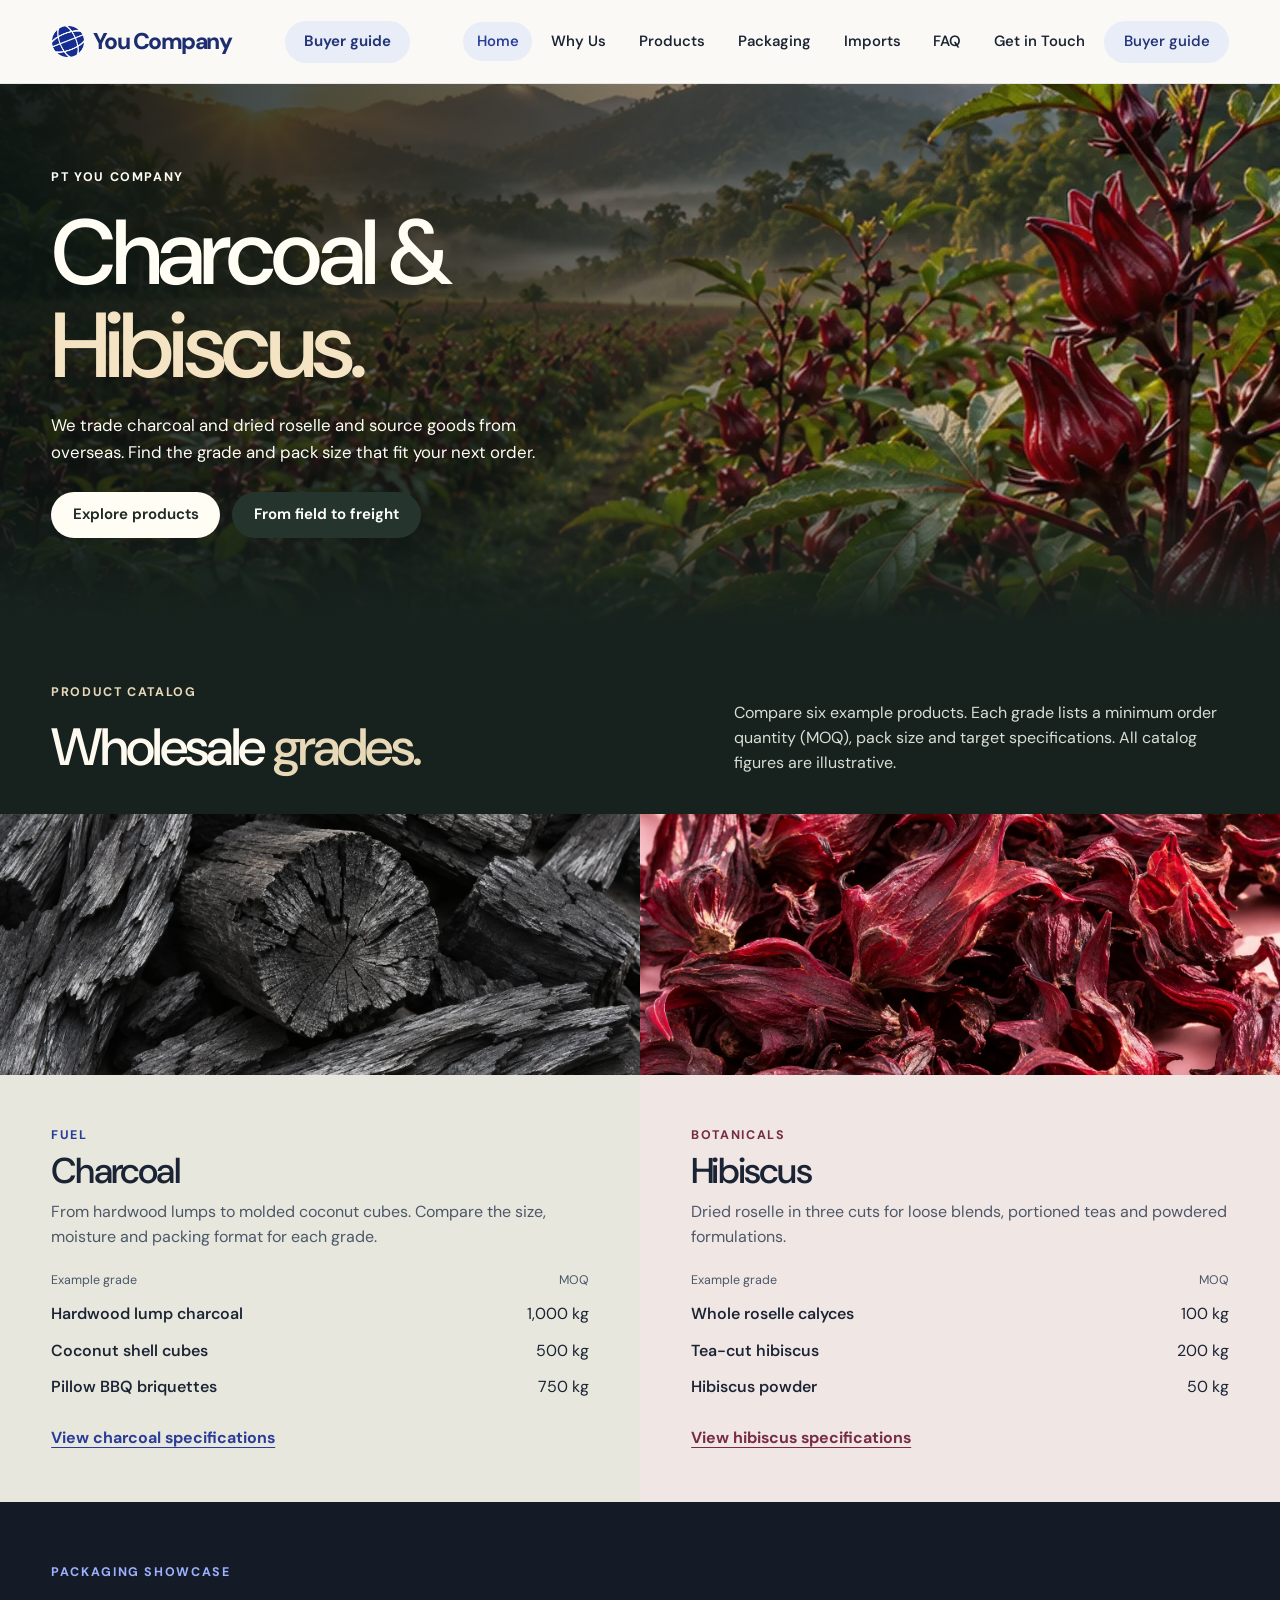
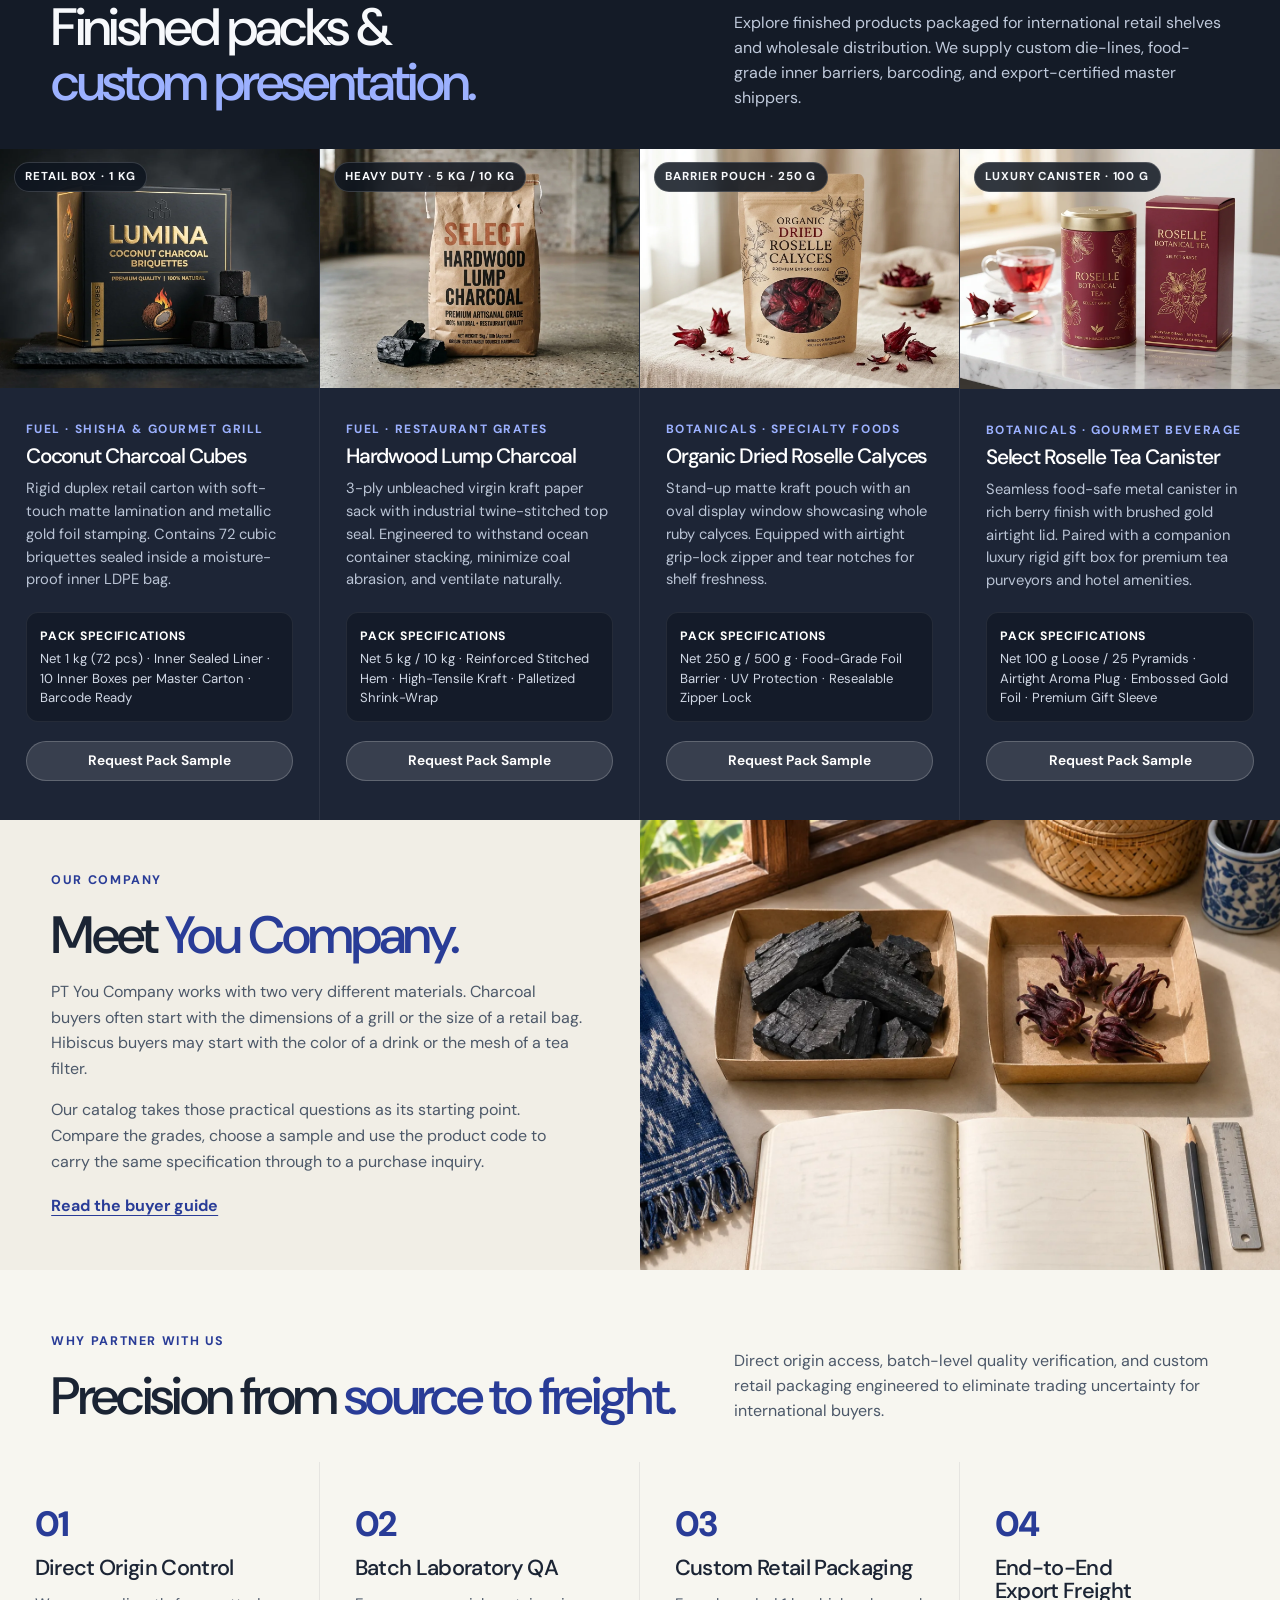
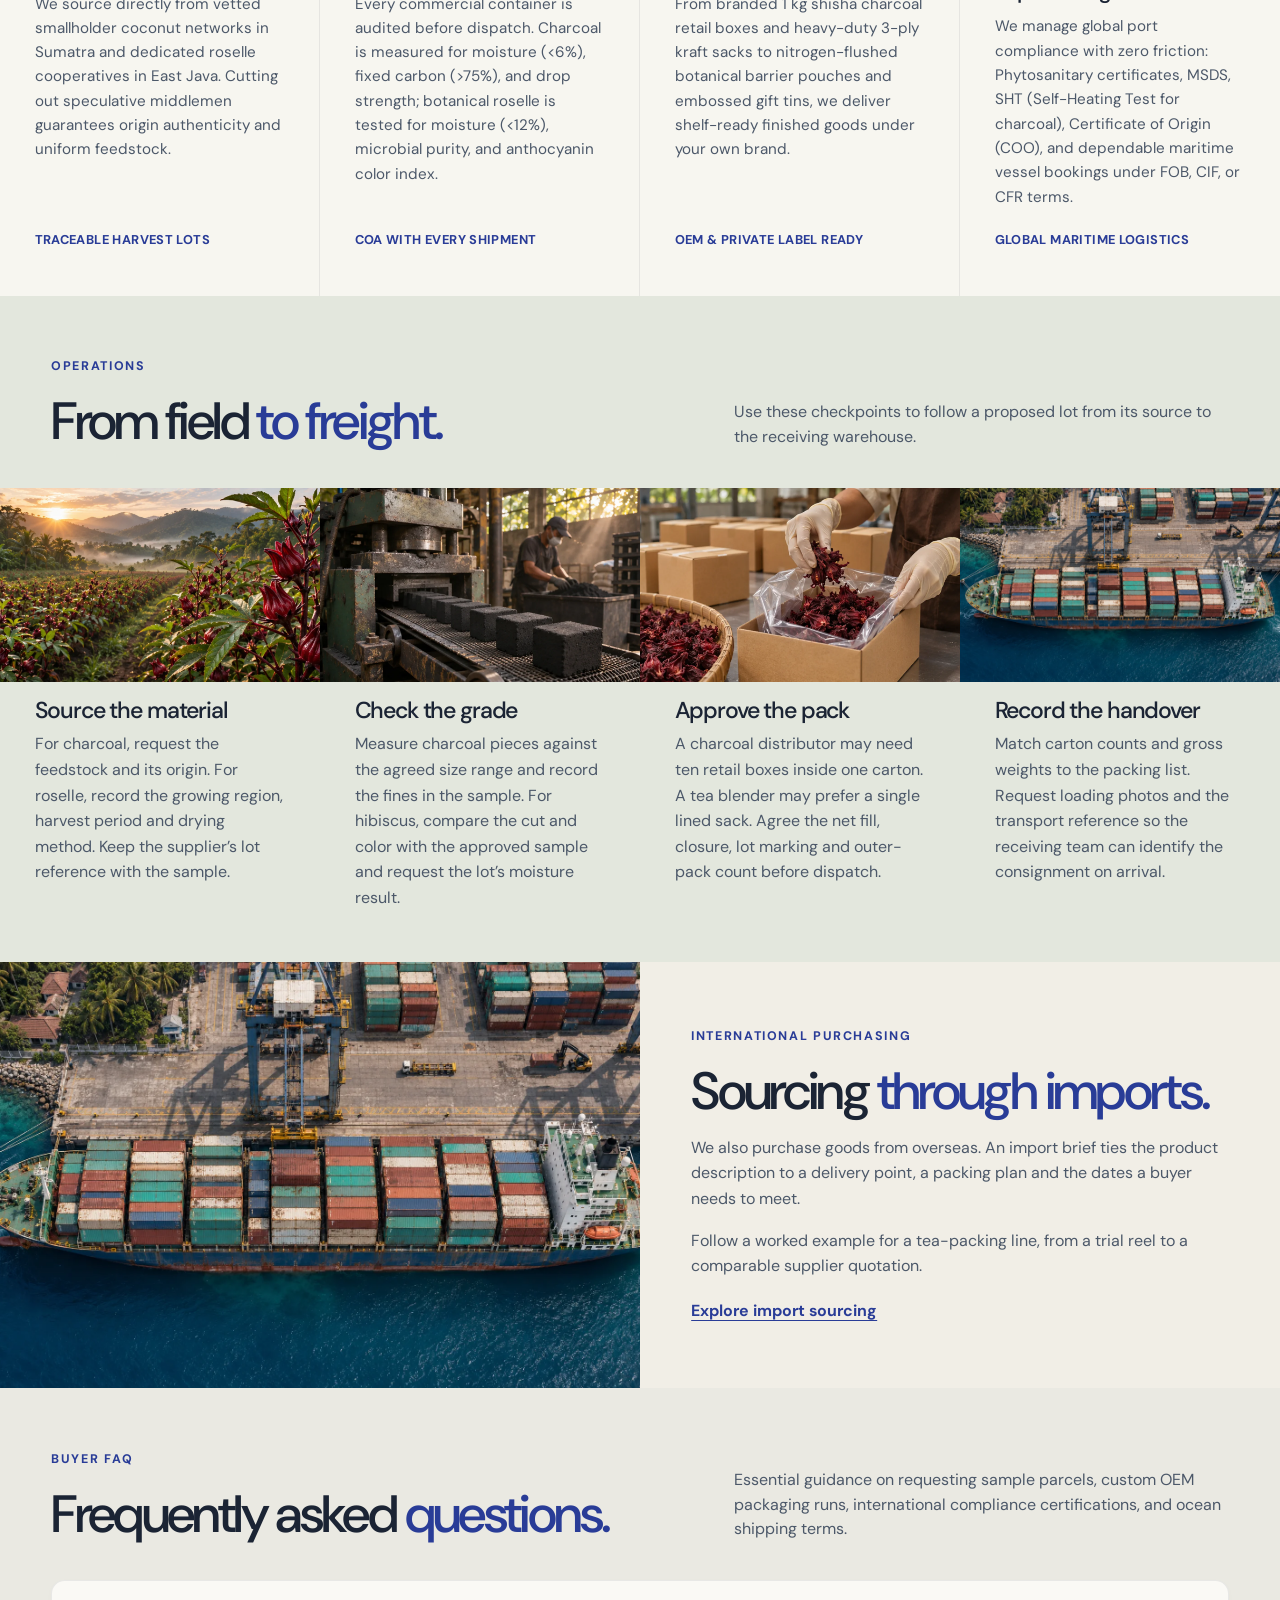
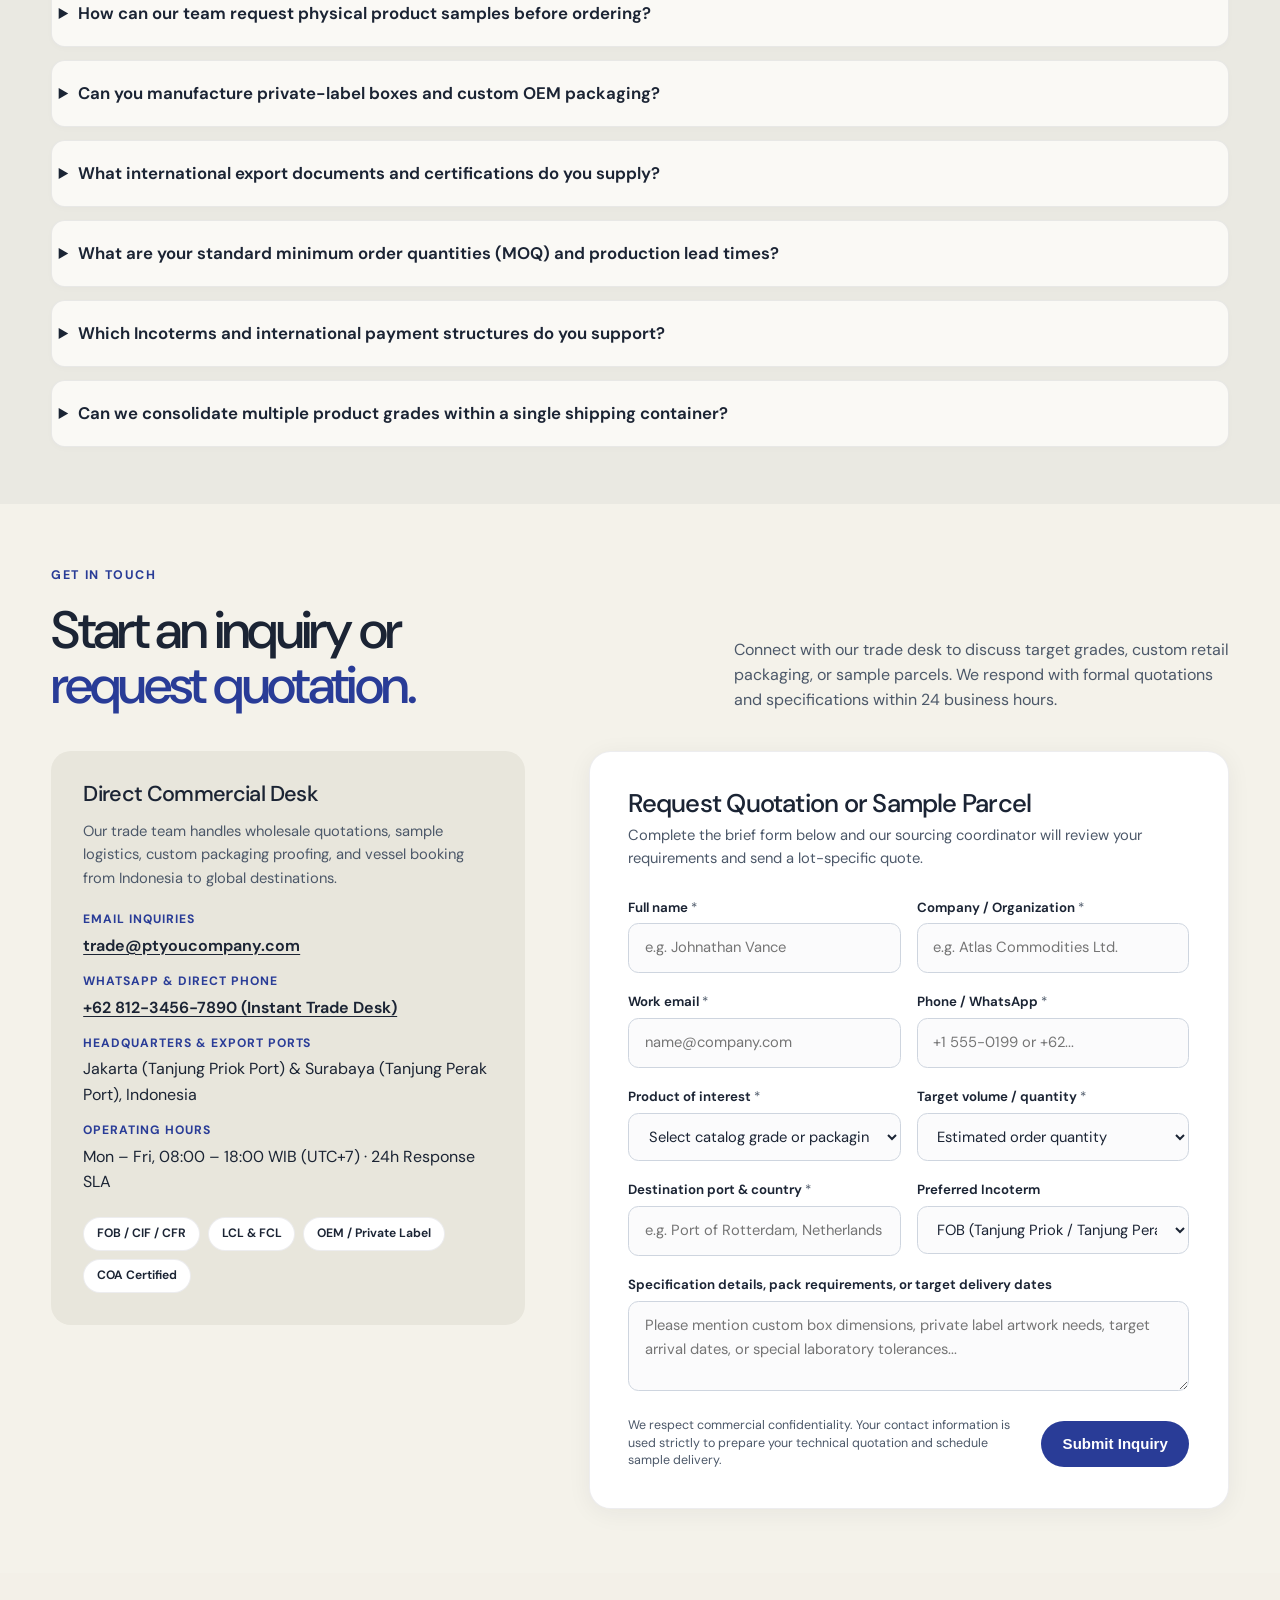
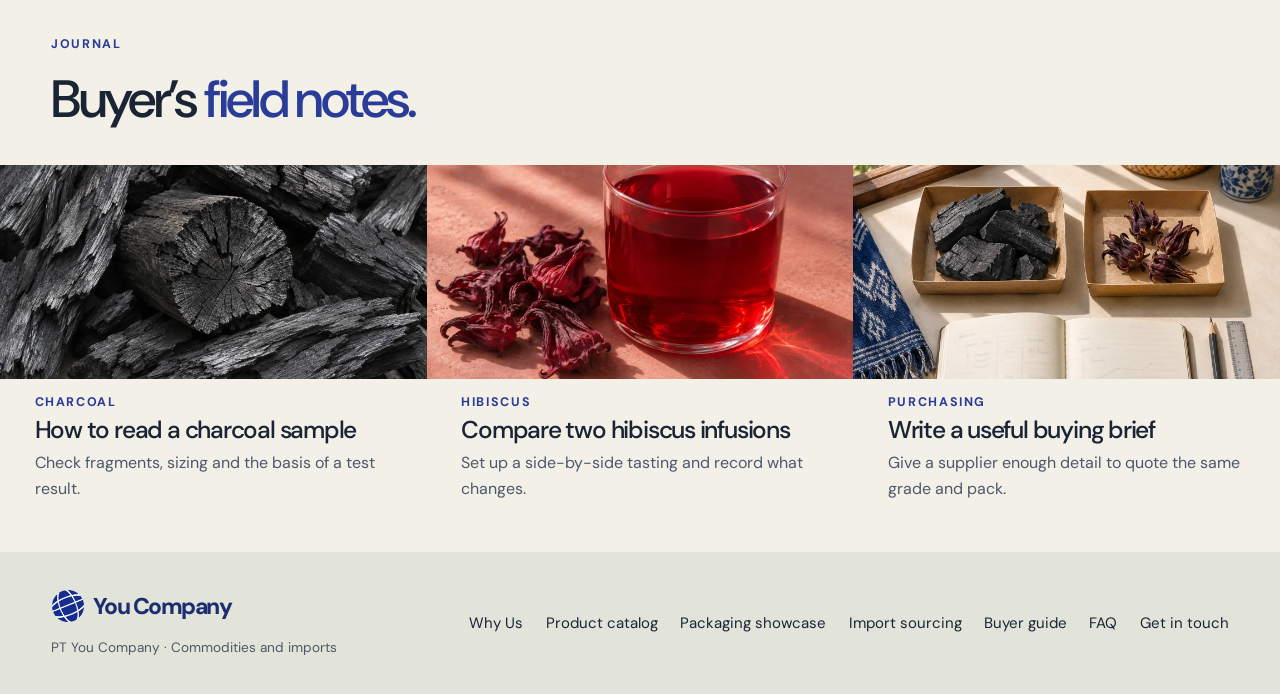
==== commit 6131043b: "fixing" ====
--- a/index.html
+++ b/index.html
@@ -10,7 +10,7 @@
     <meta http-equiv="Cache-Control" content="no-cache, no-store, must-revalidate">
   <meta http-equiv="Pragma" content="no-cache">
   <meta http-equiv="Expires" content="0">
-  <link rel="stylesheet" href="styles.css?v=2.1.0">
+  <link rel="stylesheet" href="styles.css?v=2.1.1">
 </head>
 <body class="home">
   <a class="skip" href="#utama">Skip to content</a>
--- a/styles.css
+++ b/styles.css
@@ -190,9 +190,6 @@
 .home #jurnal { background: #f3f0e8; }
 .home footer { margin: 0; }
 .home .footer-inner { width: 100%; padding: 2.2rem var(--gutter); border-radius: 0; background: #e2e4da; }
-  .home .feature > img { min-height: 0; height: auto; }
-  .home .film-hero::after { background-image: linear-gradient(0deg, var(--forest), transparent 25%), linear-gradient(90deg, rgba(10,19,17,.82), rgba(10,19,17,.56)); }
-}
 
 /* --- Why Your Company / Strategic Advantages --- */
 .why-grid {
@@ -575,6 +572,12 @@
   padding: 0.95rem 1.15rem;
   background: #e7f4eb;
   border: 1px solid #b5e0c2;
+  border-radius: 0.65rem;
+  color: #175e2e;
+  font-size: 0.88rem;
+  font-weight: 550;
+  line-height: 1.5;
+}
 
 
 /* ==========================================================================
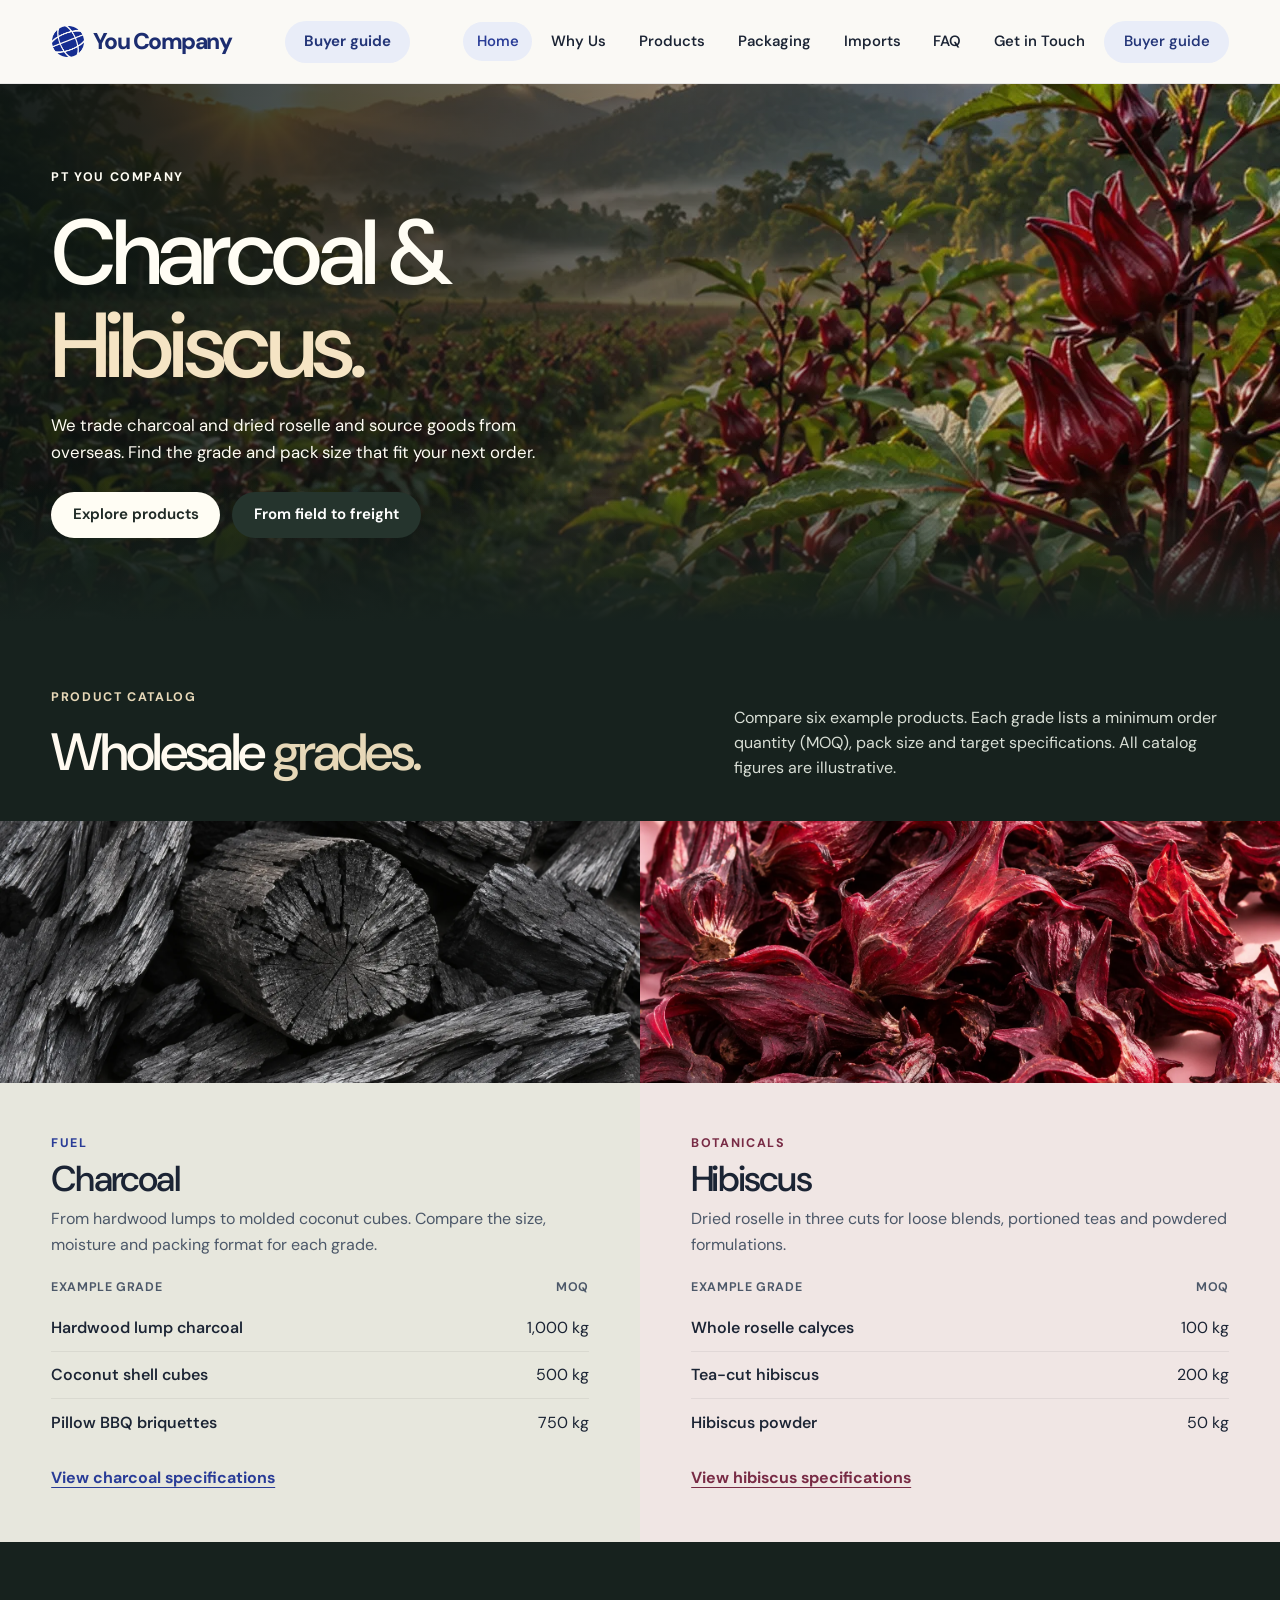
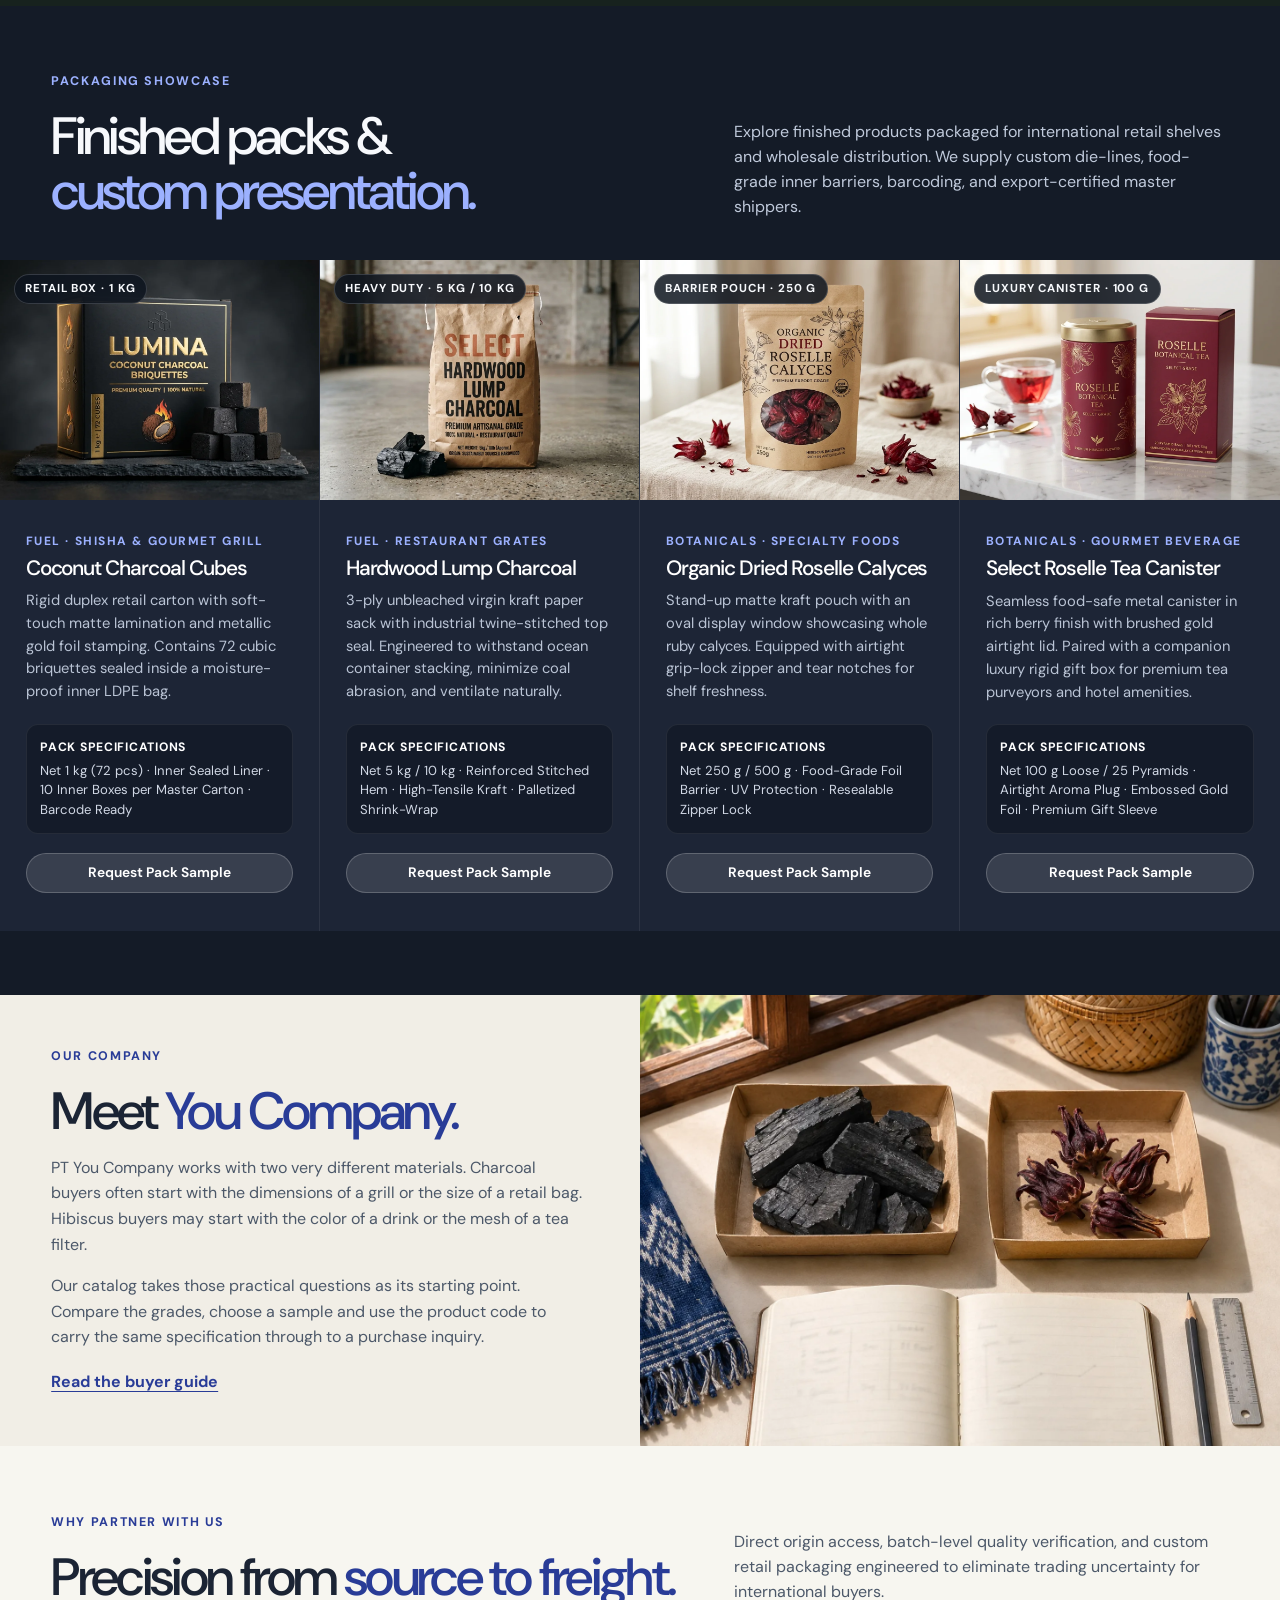
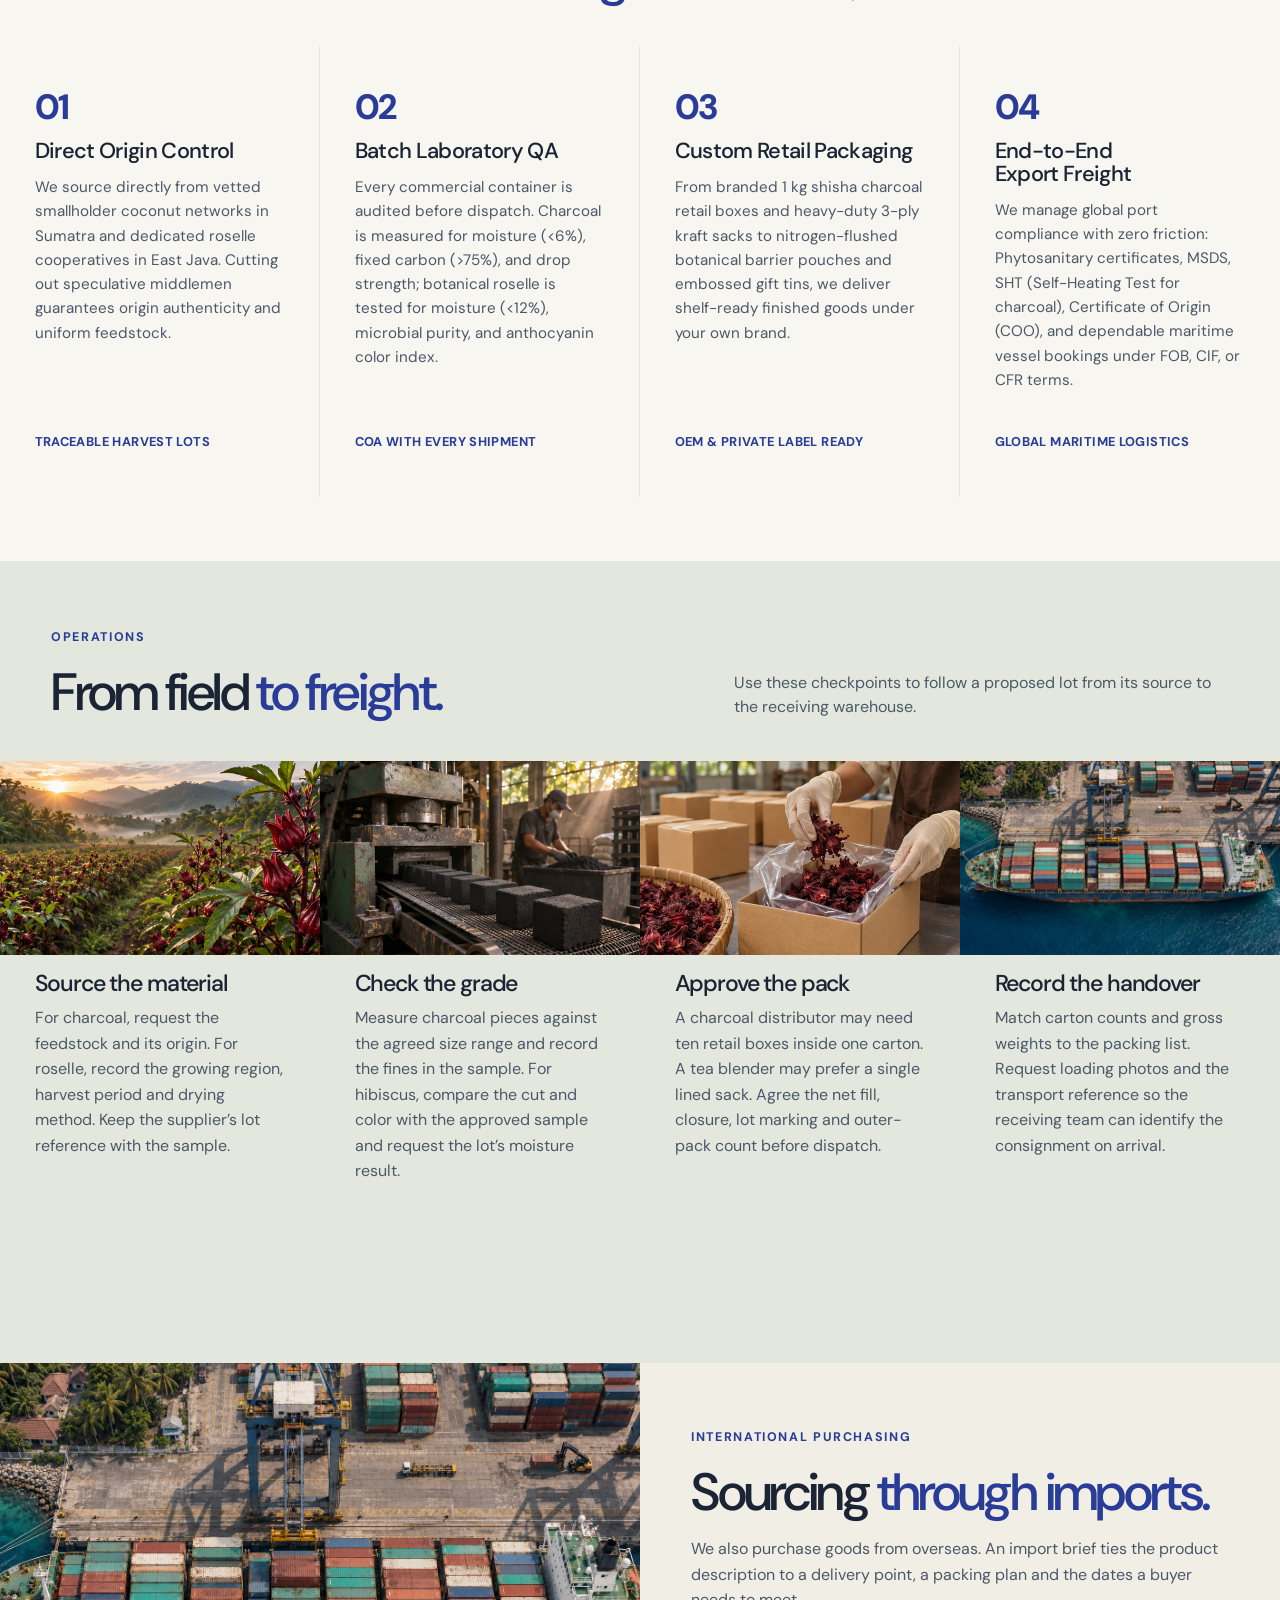
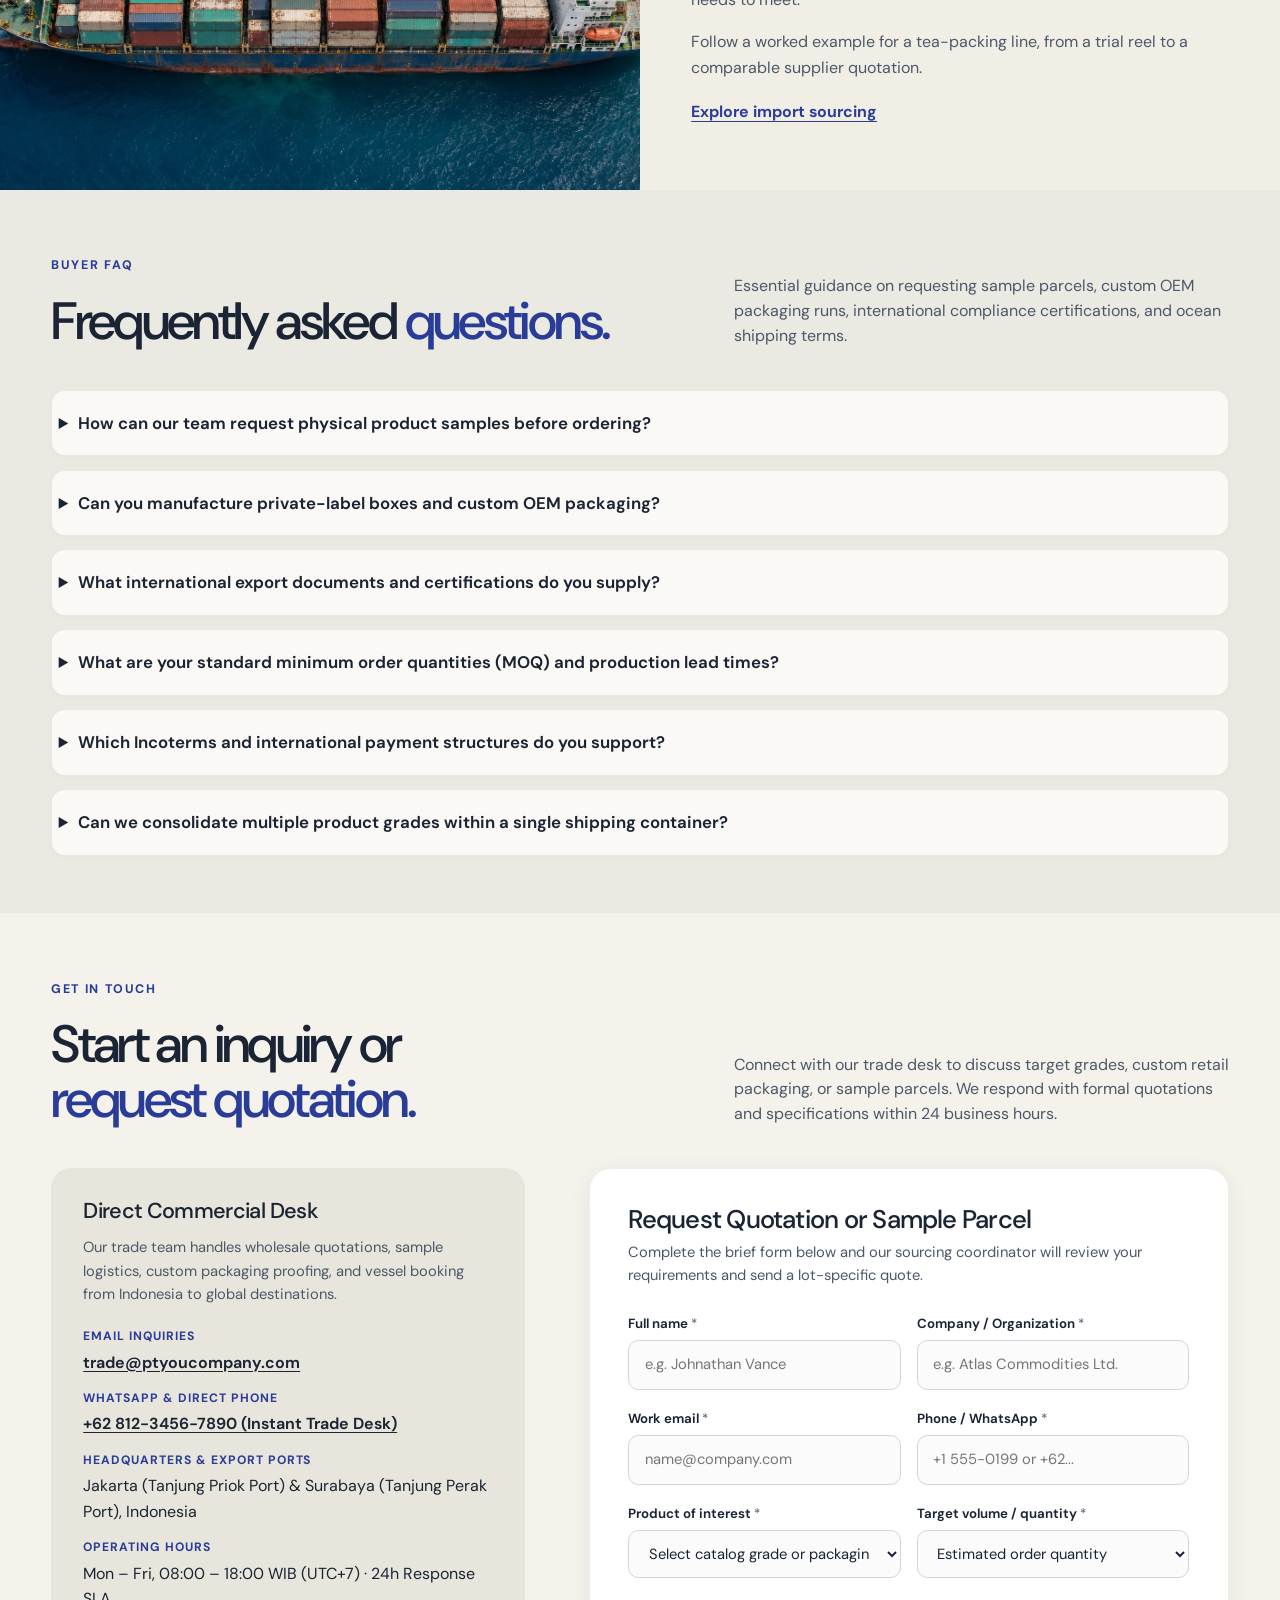
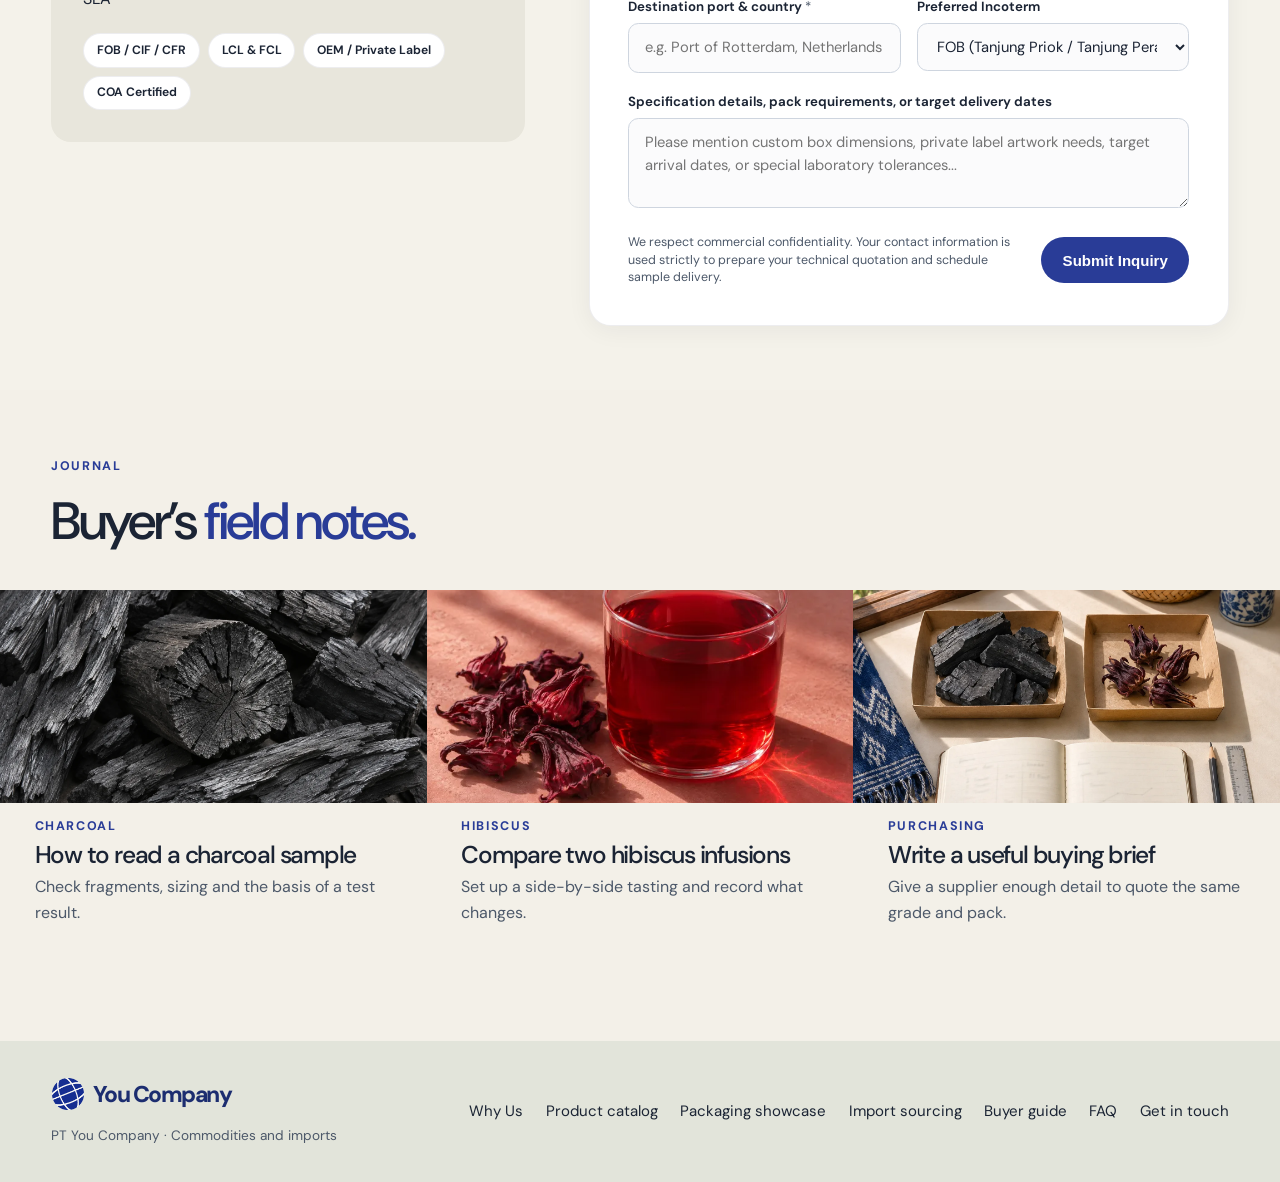
==== commit 89845b0e: "style: balance vertical spacing and micro-margins across sections" ====
--- a/index.html
+++ b/index.html
@@ -10,7 +10,7 @@
     <meta http-equiv="Cache-Control" content="no-cache, no-store, must-revalidate">
   <meta http-equiv="Pragma" content="no-cache">
   <meta http-equiv="Expires" content="0">
-  <link rel="stylesheet" href="styles.css?v=2.1.1">
+  <link rel="stylesheet" href="styles.css?v=2.1.2">
 </head>
 <body class="home">
   <a class="skip" href="#utama">Skip to content</a>
--- a/styles.css
+++ b/styles.css
@@ -87,9 +87,10 @@
 .family-copy h3 { font-size: clamp(2rem, 2.8vw, 3rem); margin-bottom: .55rem; }
 .family-copy > p:not(.label, .list-key), .feature-copy > p:not(.label), .journal-card > p:last-child { color: var(--muted); }
 .list-key, .grade-list li { display: flex; justify-content: space-between; gap: 1rem; align-items: baseline; }
-.list-key { font-size: .78rem; color: var(--muted); margin: 1.3rem 0 .3rem; }
+.list-key { font-size: .78rem; color: var(--muted); margin: 1.3rem 0 .4rem; text-transform: uppercase; letter-spacing: 0.05em; font-weight: 650; }
 .grade-list { list-style: none; padding: 0; }
-.grade-list li { padding-block: .35rem; }
+.grade-list li { padding-block: .65rem; border-bottom: 1px solid rgba(27, 36, 52, 0.07); }
+.grade-list li:last-child { border-bottom: none; }
 .grade-list li a { font-weight: 570; }
 .grade-list li span { white-space: nowrap; font-variant-numeric: tabular-nums; }
 .inline-link, .grade-list a:hover, .family h3 a:hover, .reading a:not(.button) { color: var(--blue); text-decoration: underline; text-underline-offset: .22em; }
@@ -173,8 +174,8 @@
                     linear-gradient(90deg, rgba(10,19,17,.88), rgba(13,22,19,.67) 36%, rgba(12,20,17,.18) 78%);
 }
 .home .section { width: 100%; margin: 0; padding: 0; }
-.home .section-heading { padding: clamp(2.5rem, 4.8vw, 5rem) var(--gutter) clamp(1.7rem, 3vw, 3rem); margin: 0; }
-.home #produk { background: var(--forest); color: #fffaf0; }
+.home .section-heading { padding: clamp(3rem, 5.2vw, 5.5rem) var(--gutter) clamp(1.8rem, 3.2vw, 3.2rem); margin: 0; }
+.home #produk { background: var(--forest); color: #fffaf0; padding-bottom: clamp(2.5rem, 5vw, 4.5rem); }
 .home #produk .section-heading :is(.label, em) { color: #e7d8b8; }
 .home #produk .section-heading > p { color: #d8ded5; }
 .home .families, .home .feature, .home .operation-grid, .home .journal-grid { gap: 0; }
@@ -186,8 +187,8 @@
 .home .feature > img { height: 100%; min-height: 22rem; }
 .home .operation-grid article, .home .journal-card { padding-bottom: clamp(2rem, 4vw, 4rem); }
 .home .operation-grid article > :not(img), .home .journal-card > :not(img) { margin-inline: clamp(1.25rem, 2.7vw, 3.3rem); }
-.home .operation-grid, .home #operations { background: #e3e7dd; }
-.home #jurnal { background: #f3f0e8; }
+.home .operation-grid, .home #operations { background: #e3e7dd; padding-bottom: clamp(2.5rem, 5vw, 4.5rem); }
+.home #jurnal { background: #f3f0e8; padding-bottom: clamp(2.5rem, 5vw, 4.5rem); }
 .home footer { margin: 0; }
 .home .footer-inner { width: 100%; padding: 2.2rem var(--gutter); border-radius: 0; background: #e2e4da; }
 
@@ -199,6 +200,7 @@
 }
 .home #why-us {
   background: #f7f6f0;
+  padding-bottom: clamp(2.5rem, 5vw, 4.5rem);
 }
 .home .why-grid {
   gap: 0;
@@ -232,6 +234,7 @@
   color: var(--muted);
   font-size: 0.95rem;
   line-height: 1.6;
+  margin-bottom: 1.15rem;
 }
 .why-card .why-spec-pill {
   margin-top: auto;
@@ -247,6 +250,7 @@
 .home #kemasan {
   background: #141b27;
   color: #f7f9fc;
+  padding-bottom: clamp(2.5rem, 5vw, 4.5rem);
 }
 .home #kemasan .section-heading :is(.label, em) {
   color: #9cb1ff;
@@ -817,13 +821,23 @@
     background-image: linear-gradient(0deg, var(--forest), transparent 25%),
                       linear-gradient(90deg, rgba(10,19,17,.86), rgba(10,19,17,.66));
   }
+  .home .section-heading {
+    padding: 2.85rem var(--gutter, 1.25rem) 1.65rem;
+  }
+  .home #produk,
+  .home #kemasan,
+  .home #why-us,
+  .home #operations,
+  .home #jurnal {
+    padding-bottom: 2.85rem;
+  }
   .why-grid, .packaging-grid {
     grid-template-columns: 1fr;
   }
   .home .why-card {
     border-right: none;
     border-bottom: 1px solid rgba(27, 36, 52, 0.08);
-    padding: 1.6rem var(--gutter, 1.25rem);
+    padding: 1.85rem var(--gutter, 1.25rem);
   }
   .home .why-card:last-child {
     border-bottom: none;
@@ -836,26 +850,26 @@
     border-bottom: none;
   }
   .pack-copy {
-    padding: 1.35rem var(--gutter, 1.25rem) 1.85rem;
+    padding: 1.65rem var(--gutter, 1.25rem) 2.15rem;
   }
   .faq-grid {
-    gap: 0.85rem;
-    padding: 0 var(--gutter, 1.25rem) 3rem;
+    gap: 1rem;
+    padding: 0 var(--gutter, 1.25rem) 3.5rem;
   }
   .faq-item {
-    padding: 1.15rem 1.25rem;
+    padding: 1.25rem 1.35rem;
     border-radius: 0.85rem;
   }
   .contact-wrap {
-    gap: 1.75rem;
-    padding: 0 var(--gutter, 1.25rem) 3.5rem;
+    gap: 2rem;
+    padding: 0 var(--gutter, 1.25rem) 4rem;
   }
   .contact-info-block {
-    padding: 1.35rem 1.25rem;
+    padding: 1.5rem 1.35rem;
     border-radius: 1rem;
   }
   .contact-form-panel {
-    padding: 1.35rem 1.15rem;
+    padding: 1.5rem 1.35rem;
     border-radius: 1rem;
   }
 }
